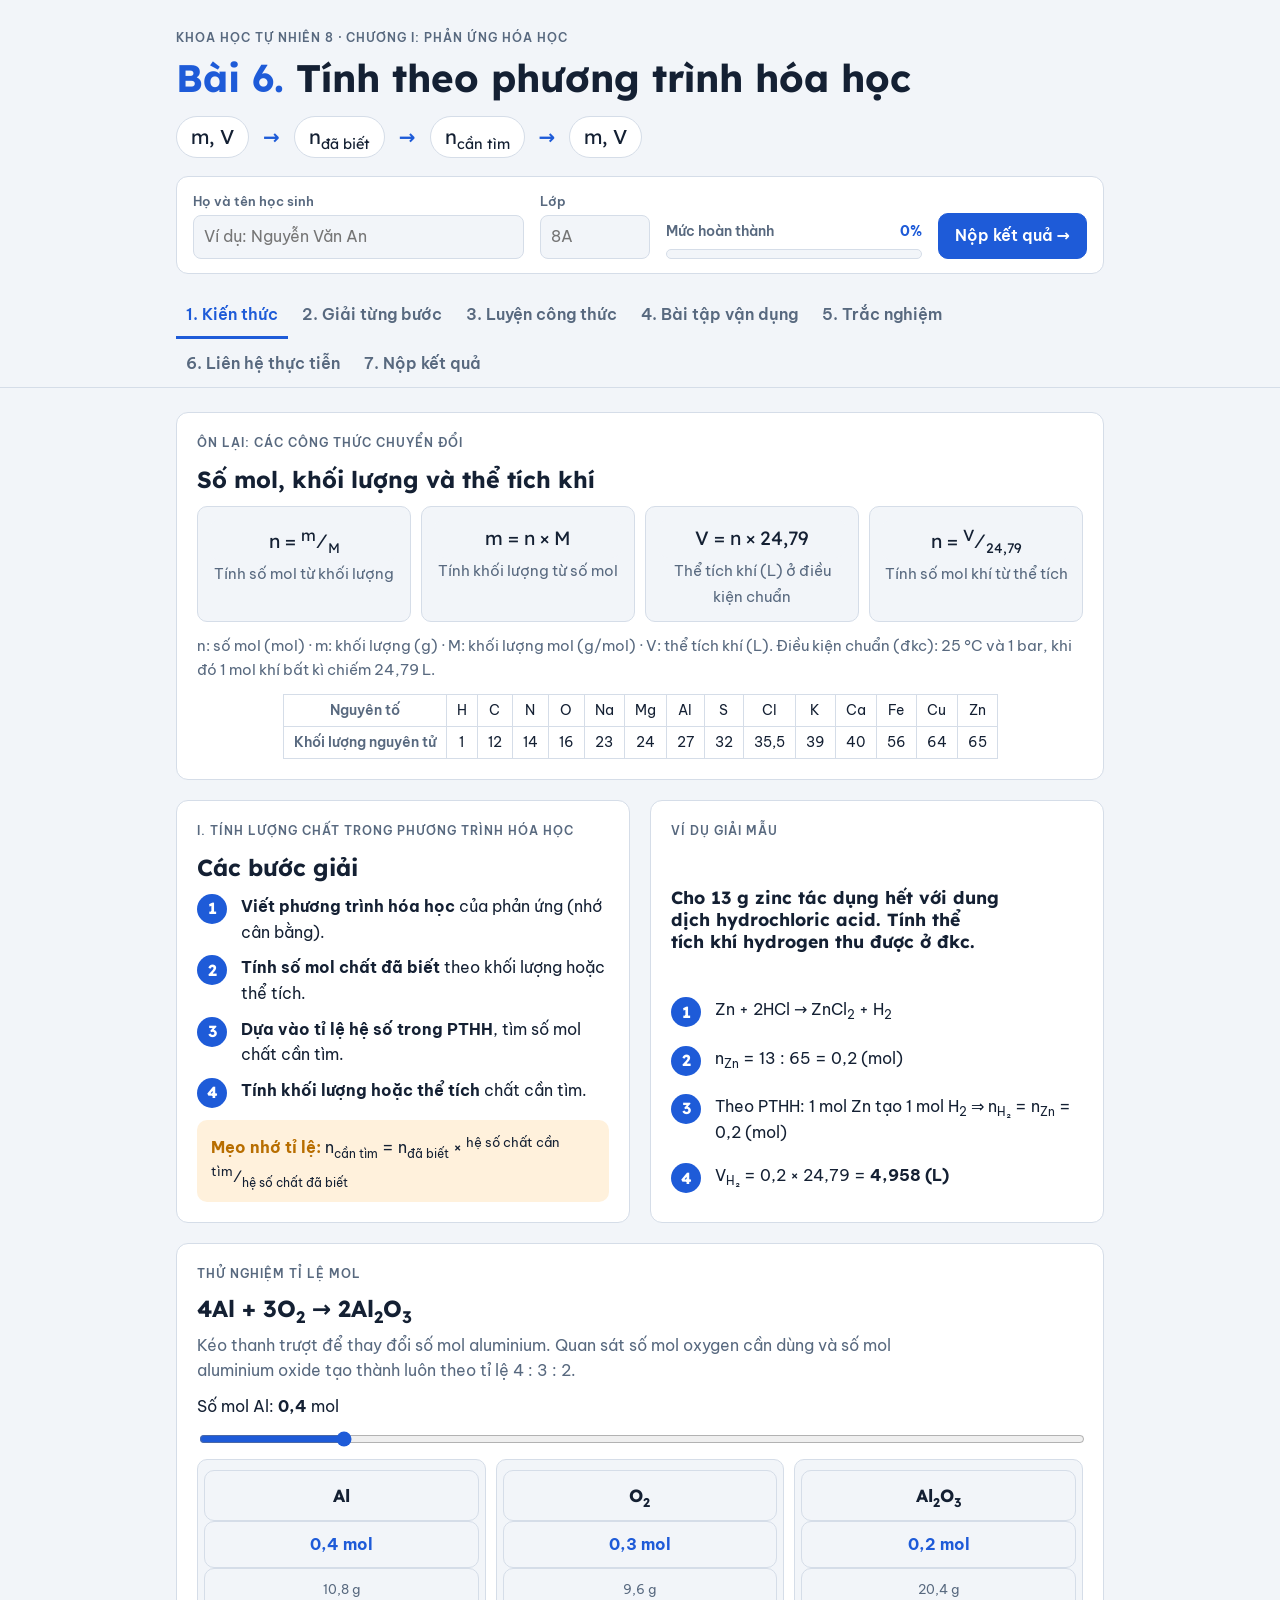
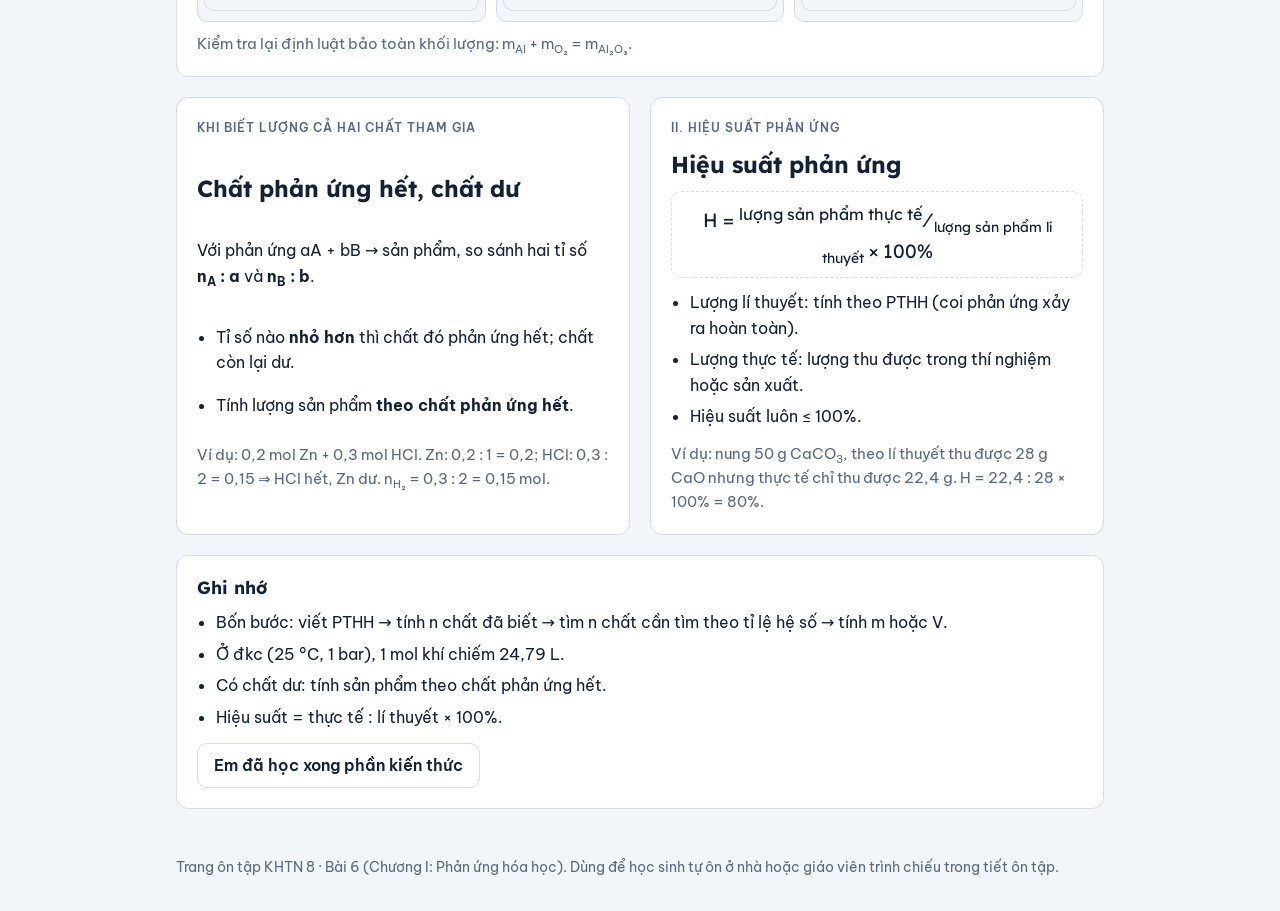
==== index.html @ cc3c2bf4 "Create index.html" ====
<!doctype html><html><head><meta charset=utf8><meta name=viewport content="width=device-width,initial-scale=1,viewport-fit=cover"><style>:root{color-scheme:light;box-sizing:border-box;padding-top:env(safe-area-inset-top,0px);padding-bottom:env(safe-area-inset-bottom,0px)}html{scroll-padding-top:env(safe-area-inset-top,0px)}body{margin:0;padding:0;font:14px -apple-system,BlinkMacSystemFont,sans-serif;background:#faf9f5;color:#141413}img{max-width:100%}[hidden]:not([hidden=until-found i]){display:none!important}</style></head><body>
<title>Bài 6 · Tính theo PTHH - Github by Khoi</title>
<link rel="preconnect" href="https://fonts.googleapis.com">
<link rel="preconnect" href="https://fonts.gstatic.com" crossorigin>
<link rel="stylesheet" href="https://fonts.googleapis.com/css2?family=Be+Vietnam+Pro:wght@400;500;600;700&family=Lexend:wght@500;600;700&display=swap">
<style>
/* Layout: sổ ôn tập dạng tab — đầu trang tên bài, thanh tab dính, mỗi tab một hoạt động */
:root{
  --bg:#F2F5F9; --surface:#FFFFFF; --ink:#142033; --muted:#58697F; --line:#D5DDE8;
  --accent:#1E5BD8; --accent-ink:#FFFFFF; --accent-soft:#E2EBFD;
  --amber:#B86E00; --amber-soft:#FFF1DC;
  --good:#1D7F4F; --good-soft:#E1F4EA; --bad:#BF3328; --bad-soft:#FBE6E3;
  --liquid:#CFE2F8; --liquid2:#D9F0E4; --ppt:#FFFFFF; --glass:#8FA2BB; --metal:#44546B; --screen:#0E2A1C; --digit:#6CF0A4;
  --h:#E8EEF7; --o:#E2463A; --hx:#142033;
  --font-display:"Lexend", "Be Vietnam Pro", system-ui, sans-serif;
  --font-body:"Be Vietnam Pro", system-ui, -apple-system, "Segoe UI", Roboto, sans-serif;
  --r:12px;
}
@media (prefers-color-scheme: dark){:root:not([data-theme="light"]){
  --bg:#0F1621; --surface:#172131; --ink:#E5ECF5; --muted:#94A4BA; --line:#2A3850;
  --accent:#7BA3FF; --accent-ink:#0F1621; --accent-soft:#1D2B48;
  --amber:#F2A93E; --amber-soft:#3A2C14;
  --good:#52CC8E; --good-soft:#15302A; --bad:#FF8073; --bad-soft:#3B1F20;
  --liquid:#2E4B73; --liquid2:#2D5546; --ppt:#E8EEF7; --glass:#6E83A0; --metal:#8193AD; --screen:#06140D; --digit:#6CF0A4;
  --h:#E8EEF7; --o:#FF6B5E; --hx:#0F1621; color-scheme:dark}}
:root[data-theme="dark"]{
  --bg:#0F1621; --surface:#172131; --ink:#E5ECF5; --muted:#94A4BA; --line:#2A3850;
  --accent:#7BA3FF; --accent-ink:#0F1621; --accent-soft:#1D2B48;
  --amber:#F2A93E; --amber-soft:#3A2C14;
  --good:#52CC8E; --good-soft:#15302A; --bad:#FF8073; --bad-soft:#3B1F20;
  --liquid:#2E4B73; --liquid2:#2D5546; --ppt:#E8EEF7; --glass:#6E83A0; --metal:#8193AD; --screen:#06140D; --digit:#6CF0A4;
  --h:#E8EEF7; --o:#FF6B5E; --hx:#0F1621; color-scheme:dark}

*{box-sizing:border-box}
body{background:var(--bg);color:var(--ink);font-family:var(--font-body);font-size:16px;line-height:1.6}
.wrap{max-width:960px;margin:0 auto;padding-inline:16px}
h1,h2,h3{font-family:var(--font-display);line-height:1.25;text-wrap:balance;margin:0}
h2{font-size:1.45rem}
h3{font-size:1.1rem}
p{margin:0}
sub{font-size:.72em;line-height:0}
button{font:inherit;cursor:pointer}
:focus-visible{outline:3px solid var(--accent);outline-offset:2px;border-radius:6px}

/* header */
header.top{padding-block:28px 18px}
.eyebrow{font-size:.78rem;letter-spacing:.08em;text-transform:uppercase;color:var(--muted);font-weight:600}
header.top h1{font-size:clamp(1.6rem,4.5vw,2.4rem);margin-top:6px}
header.top h1 .lesson{color:var(--accent)}
.law{margin-top:14px;display:flex;flex-wrap:wrap;align-items:center;gap:10px 14px;font-family:var(--font-display);font-size:clamp(1rem,3vw,1.25rem)}
.law .chip{background:var(--surface);border:1px solid var(--line);border-radius:999px;padding:4px 14px}
.law .eq{color:var(--accent);font-weight:700}

/* tabs */
nav.tabs{position:sticky;top:env(safe-area-inset-top,0px);z-index:5;background:var(--bg);border-bottom:1px solid var(--line)}
nav.tabs .wrap{display:flex;flex-wrap:wrap;gap:2px 4px}
nav.tabs button{flex:none;background:none;border:0;border-bottom:3px solid transparent;color:var(--muted);padding:10px 10px 8px;font-weight:600;white-space:nowrap}
nav.tabs button[aria-selected="true"]{color:var(--accent);border-bottom-color:var(--accent)}
main{padding-block:24px 48px}
section.panel{display:grid;gap:20px}
.card{background:var(--surface);border:1px solid var(--line);border-radius:var(--r);padding:20px;display:grid;gap:12px;min-width:0}
.lead{color:var(--muted);max-width:68ch}
.grid2{display:grid;grid-template-columns:repeat(auto-fit,minmax(min(100%,300px),1fr));gap:20px}
.statement{background:var(--accent-soft);border-radius:var(--r);padding:16px 18px;font-weight:600;font-size:1.05rem}
.formula{font-family:var(--font-display);font-size:1.2rem;text-align:center;padding:10px;border:1px dashed var(--line);border-radius:10px}
ol.steps{margin:0;padding:0;list-style:none;display:grid;gap:10px;counter-reset:s}
ol.steps li{counter-increment:s;display:grid;grid-template-columns:34px 1fr;gap:10px;align-items:start}
ol.steps li::before{content:counter(s);width:30px;height:30px;border-radius:50%;background:var(--accent);color:var(--accent-ink);display:grid;place-items:center;font-weight:700;font-family:var(--font-display)}
.note{background:var(--amber-soft);border-radius:10px;padding:12px 14px}
.note b{color:var(--amber)}
ul.clean{margin:0;padding-left:1.2em;display:grid;gap:6px}
.tag{display:inline-block;font-size:.72rem;font-weight:700;letter-spacing:.05em;text-transform:uppercase;padding:2px 8px;border-radius:999px;background:var(--accent-soft);color:var(--accent)}
.tag.th{background:var(--amber-soft);color:var(--amber)}
.tag.vd{background:var(--bad-soft);color:var(--bad)}

/* molecules */
.react{display:flex;flex-wrap:wrap;align-items:center;justify-content:center;gap:10px 14px;padding:8px 0}
.mol{display:inline-flex;align-items:center}
.atom{width:30px;height:30px;border-radius:50%;display:grid;place-items:center;font-weight:700;font-size:.8rem;border:2px solid var(--ink);margin-left:-6px}
.atom:first-child{margin-left:0}
.atom.H{background:var(--h);color:var(--hx)}
.atom.O{background:var(--o);color:#fff;width:38px;height:38px}
.op{font-family:var(--font-display);font-size:1.4rem;color:var(--muted)}
.counts{display:flex;justify-content:center;gap:24px;flex-wrap:wrap;font-size:.95rem;color:var(--muted)}
.counts b{color:var(--ink)}

/* buttons */
.btn{border:1px solid var(--line);background:var(--surface);color:var(--ink);border-radius:10px;padding:9px 16px;font-weight:600}
.btn:hover{border-color:var(--accent)}
.btn.primary{background:var(--accent);border-color:var(--accent);color:var(--accent-ink)}
.btn:disabled{opacity:.5;cursor:default}
.row{display:flex;flex-wrap:wrap;gap:10px;align-items:center}
.seg{display:flex;flex-wrap:wrap;gap:8px}
.seg button{border:1px solid var(--line);background:var(--surface);color:var(--ink);border-radius:999px;padding:7px 14px;font-weight:600;font-size:.92rem}
.seg button[aria-pressed="true"]{background:var(--accent);border-color:var(--accent);color:var(--accent-ink)}

/* lab */
.lab svg{width:100%;height:auto;max-width:560px;display:block;margin:0 auto}
.result{border-radius:10px;padding:12px 14px;background:var(--bg);border:1px solid var(--line)}
.result.show{background:var(--good-soft);border-color:transparent}
@keyframes rise{from{transform:translateY(0);opacity:.9}to{transform:translateY(-150px);opacity:0}}
@keyframes risein{from{transform:translateY(0);opacity:.9}to{transform:translateY(-62px);opacity:.2}}
.bub{animation:rise 1.6s ease-in infinite}
.bubin{animation:risein 1.4s ease-in infinite}

/* balancing */
.eqlist{display:flex;flex-wrap:wrap;gap:6px}
.eqlist button{min-width:40px;border:1px solid var(--line);background:var(--surface);color:var(--ink);border-radius:8px;padding:5px 10px;font-weight:600;font-variant-numeric:tabular-nums}
.eqlist button.cur{border-color:var(--accent);color:var(--accent);box-shadow:inset 0 0 0 1px var(--accent)}
.eqlist button.done{background:var(--good-soft);border-color:var(--good);color:var(--good)}
.equation{display:flex;flex-wrap:wrap;align-items:center;justify-content:center;gap:8px 10px;font-family:var(--font-display);font-size:clamp(1.15rem,3.6vw,1.6rem);padding:14px 0;overflow-x:auto}
.species{display:inline-flex;align-items:center;gap:4px}
.equation input{width:2.3em;height:1.9em;text-align:center;font:inherit;font-size:.9em;border:2px solid var(--line);border-radius:8px;background:var(--bg);color:var(--accent);font-weight:700}
.equation input:focus{border-color:var(--accent);outline:none}
.table-wrap{overflow-x:auto}
table.atoms{border-collapse:collapse;width:100%;max-width:440px;margin:0 auto;font-variant-numeric:tabular-nums}
table.atoms th,table.atoms td{border-bottom:1px solid var(--line);padding:6px 10px;text-align:center}
table.atoms th{font-size:.8rem;text-transform:uppercase;letter-spacing:.05em;color:var(--muted)}
td.ok{color:var(--good);font-weight:700}
td.no{color:var(--bad);font-weight:700}
.msg{border-radius:10px;padding:10px 14px;font-weight:500}
.msg.good{background:var(--good-soft);color:var(--good)}
.msg.bad{background:var(--bad-soft);color:var(--bad)}
.msg.info{background:var(--amber-soft);color:var(--amber)}

/* problems & quiz */
.prob{display:grid;gap:10px;padding-block:14px;border-top:1px solid var(--line)}
.prob:first-of-type{border-top:0;padding-top:0}
.prob input{width:7em;padding:8px 10px;border:1px solid var(--line);border-radius:8px;background:var(--bg);color:var(--ink);font:inherit}
.q{display:grid;gap:10px;padding-block:16px;border-top:1px solid var(--line)}
.q:first-child{border-top:0;padding-top:0}
.q .qh{display:flex;gap:10px;align-items:baseline;flex-wrap:wrap}
.q .num{font-family:var(--font-display);font-weight:700;color:var(--accent)}
.opts{display:grid;gap:8px}
.opts label{display:flex;gap:10px;align-items:flex-start;border:1px solid var(--line);border-radius:10px;padding:9px 12px;cursor:pointer;background:var(--bg)}
.opts label:hover{border-color:var(--accent)}
.opts input{margin-top:5px;accent-color:var(--accent)}
.opts label.right{border-color:var(--good);background:var(--good-soft)}
.opts label.wrong{border-color:var(--bad);background:var(--bad-soft)}
.explain{font-size:.94rem;color:var(--muted)}
.score{display:flex;align-items:center;gap:16px;flex-wrap:wrap}
.score .big{font-family:var(--font-display);font-size:2.4rem;font-weight:700;color:var(--accent);font-variant-numeric:tabular-nums}
details{border:1px solid var(--line);border-radius:10px;background:var(--surface);padding:12px 16px}
details summary{cursor:pointer;font-weight:600}
details p{margin-top:8px;color:var(--muted)}
footer{color:var(--muted);font-size:.85rem;padding-block:0 32px}

/* student bar */
.student{margin-top:18px;display:flex;flex-wrap:wrap;gap:12px 16px;align-items:end;background:var(--surface);border:1px solid var(--line);border-radius:var(--r);padding:14px 16px}
.field{display:grid;gap:4px;min-width:0}
.field label{font-size:.8rem;font-weight:600;color:var(--muted)}
.field input,.field select,textarea{font:inherit;padding:8px 10px;border:1px solid var(--line);border-radius:8px;background:var(--bg);color:var(--ink)}
.field.name{flex:2 1 220px}.field.name input{width:100%}
.field.cls{flex:0 1 110px}.field.cls input{width:100%}
.meter{flex:1 1 200px;display:grid;gap:6px}
.meter .lbl{display:flex;justify-content:space-between;font-size:.85rem;color:var(--muted);font-weight:600}
.meter .lbl b{color:var(--accent);font-variant-numeric:tabular-nums}
.bar{height:10px;border-radius:999px;background:var(--bg);border:1px solid var(--line);overflow:hidden}
.bar i{display:block;height:100%;width:0;background:var(--accent);border-radius:999px;transition:width .4s}
.prog{display:grid;gap:8px}
.prog .it{display:grid;grid-template-columns:minmax(0,1fr) auto;gap:4px 12px;align-items:center}
.prog .it .bar{grid-column:1/-1;height:7px}
.prog .it span:last-of-type{font-variant-numeric:tabular-nums;color:var(--muted);font-weight:600}
.codebox{font-family:ui-monospace,Menlo,Consolas,monospace;font-size:.85rem;word-break:break-all;background:var(--bg);border:1px dashed var(--accent);border-radius:10px;padding:12px}
.donebtn{justify-self:start}
.donebtn.on{background:var(--good-soft);border-color:var(--good);color:var(--good)}

/* teacher */
.tiles{display:grid;grid-template-columns:repeat(auto-fit,minmax(140px,1fr));gap:12px}
.tile{border:1px solid var(--line);border-radius:10px;padding:12px 14px;background:var(--bg)}
.tile .v{font-family:var(--font-display);font-size:1.6rem;font-weight:700;font-variant-numeric:tabular-nums}
.tile .k{font-size:.8rem;color:var(--muted);font-weight:600}
table.res{border-collapse:collapse;width:100%;min-width:760px;font-variant-numeric:tabular-nums;font-size:.92rem}
table.res th,table.res td{border-bottom:1px solid var(--line);padding:8px 8px;text-align:left;vertical-align:middle}
table.res th{font-size:.75rem;text-transform:uppercase;letter-spacing:.05em;color:var(--muted)}
table.res td.n{text-align:right}
.pill{display:inline-block;border-radius:999px;padding:1px 9px;font-size:.8rem;font-weight:700}
.pill.g{background:var(--good-soft);color:var(--good)}
.pill.m{background:var(--amber-soft);color:var(--amber)}
.pill.b{background:var(--bad-soft);color:var(--bad)}
.minibar{display:inline-block;width:60px;height:6px;border-radius:999px;background:var(--line);vertical-align:middle;margin-right:6px;overflow:hidden}
.minibar i{display:block;height:100%;background:var(--accent)}
textarea{width:100%;min-height:110px;resize:vertical}
.linkbtn{background:none;border:0;color:var(--bad);font-weight:600;padding:2px 4px}

.bonusrows{display:grid;gap:8px}
.bonusrows input{width:5em;padding:7px 10px;border:1px solid var(--line);border-radius:8px;background:var(--bg);color:var(--ink);font:inherit;text-align:center}
nav.tabs button.teacher{color:var(--amber)}
@media (prefers-reduced-motion:reduce){.bub,.bubin{animation-duration:4s}}
</style>
<style>
.ratio{display:grid;gap:10px}
.ratio input[type=range]{width:100%;accent-color:var(--accent)}
.rgrid{display:grid;grid-template-columns:repeat(3,minmax(0,1fr));gap:10px;text-align:center}
.rgrid div{border:1px solid var(--line);border-radius:10px;padding:10px 6px;background:var(--bg)}
.rgrid .f{font-family:var(--font-display);font-weight:700;font-size:1.1rem}
.rgrid .v{font-variant-numeric:tabular-nums;color:var(--accent);font-weight:700}
.rgrid .s{font-size:.82rem;color:var(--muted)}
.ftable{display:grid;grid-template-columns:repeat(auto-fit,minmax(min(100%,190px),1fr));gap:10px}
.ftable div{border:1px solid var(--line);border-radius:10px;padding:12px;text-align:center;background:var(--bg)}
.ftable .formula{border:0;padding:4px}
.gsteps{display:grid;gap:10px}
.gstep{display:grid;gap:8px;border:1px solid var(--line);border-radius:10px;padding:12px 14px;background:var(--bg)}
.gstep.ok{border-color:var(--good);background:var(--good-soft)}
.gstep .lbl{font-weight:600}
.gstep input{width:7em;padding:7px 10px;border:1px solid var(--line);border-radius:8px;background:var(--surface);color:var(--ink);font:inherit}
.drill{font-family:var(--font-display);font-size:clamp(1.05rem,3vw,1.3rem);text-align:center;padding:10px 0}
.drill input{width:7em;padding:8px 10px;border:2px solid var(--line);border-radius:8px;background:var(--bg);color:var(--accent);font:inherit;font-weight:700;text-align:center}
.mtable{border-collapse:collapse;font-variant-numeric:tabular-nums;font-size:.9rem;margin:0 auto}
.mtable td,.mtable th{border:1px solid var(--line);padding:4px 10px;text-align:center}
.mtable th{color:var(--muted);font-weight:600}
</style>

<header class="top wrap">
  <div class="eyebrow">Khoa học tự nhiên 8 · Chương I: Phản ứng hóa học</div>
  <h1><span class="lesson">Bài 6.</span> Tính theo phương trình hóa học</h1>
  <div class="law"><span class="chip">m, V</span><span class="eq">→</span><span class="chip">n<sub>đã biết</sub></span><span class="eq">→</span><span class="chip">n<sub>cần tìm</sub></span><span class="eq">→</span><span class="chip">m, V</span></div>
  <div class="student" id="studentBar">
    <div class="field name"><label for="stName">Họ và tên học sinh</label><input id="stName" autocomplete="off" placeholder="Ví dụ: Nguyễn Văn An" maxlength="60"></div>
    <div class="field cls"><label for="stClass">Lớp</label><input id="stClass" autocomplete="off" placeholder="8A" maxlength="10"></div>
    <div class="meter"><div class="lbl"><span>Mức hoàn thành</span><b id="pctTop">0%</b></div><div class="bar"><i id="barTop"></i></div></div>
    <button class="btn primary" id="goSubmit">Nộp kết quả →</button>
  </div>
</header>

<nav class="tabs" aria-label="Các phần ôn tập">
  <div class="wrap" role="tablist">
    <button role="tab" data-tab="kienthuc" aria-selected="true">1. Kiến thức</button>
    <button role="tab" data-tab="tungbuoc" aria-selected="false">2. Giải từng bước</button>
    <button role="tab" data-tab="congthuc" aria-selected="false">3. Luyện công thức</button>
    <button role="tab" data-tab="baitap" aria-selected="false">4. Bài tập vận dụng</button>
    <button role="tab" data-tab="tracnghiem" aria-selected="false">5. Trắc nghiệm</button>
    <button role="tab" data-tab="thuctien" aria-selected="false">6. Liên hệ thực tiễn</button>
    <button role="tab" data-tab="nopbai" aria-selected="false">7. Nộp kết quả</button>
    <button role="tab" data-tab="giaovien" aria-selected="false" class="teacher" id="teacherTab" hidden>Giáo viên</button>
  </div>
</nav>

<main class="wrap">

<!-- 1. KIẾN THỨC -->
<section class="panel" id="p-kienthuc">
  <div class="card">
    <span class="eyebrow">Ôn lại: các công thức chuyển đổi</span>
    <h2>Số mol, khối lượng và thể tích khí</h2>
    <div class="ftable">
      <div><div class="formula">n = <sup>m</sup>⁄<sub>M</sub></div><span class="explain">Tính số mol từ khối lượng</span></div>
      <div><div class="formula">m = n × M</div><span class="explain">Tính khối lượng từ số mol</span></div>
      <div><div class="formula">V = n × 24,79</div><span class="explain">Thể tích khí (L) ở điều kiện chuẩn</span></div>
      <div><div class="formula">n = <sup>V</sup>⁄<sub>24,79</sub></div><span class="explain">Tính số mol khí từ thể tích</span></div>
    </div>
    <p class="explain">n: số mol (mol) · m: khối lượng (g) · M: khối lượng mol (g/mol) · V: thể tích khí (L). Điều kiện chuẩn (đkc): 25 °C và 1 bar, khi đó 1 mol khí bất kì chiếm 24,79 L.</p>
    <div class="table-wrap"><table class="mtable"><tr><th>Nguyên tố</th><td>H</td><td>C</td><td>N</td><td>O</td><td>Na</td><td>Mg</td><td>Al</td><td>S</td><td>Cl</td><td>K</td><td>Ca</td><td>Fe</td><td>Cu</td><td>Zn</td></tr><tr><th>Khối lượng nguyên tử</th><td>1</td><td>12</td><td>14</td><td>16</td><td>23</td><td>24</td><td>27</td><td>32</td><td>35,5</td><td>39</td><td>40</td><td>56</td><td>64</td><td>65</td></tr></table></div>
  </div>

  <div class="grid2">
    <div class="card">
      <span class="eyebrow">I. Tính lượng chất trong phương trình hóa học</span>
      <h2>Các bước giải</h2>
      <ol class="steps">
        <li><div><b>Viết phương trình hóa học</b> của phản ứng (nhớ cân bằng).</div></li>
        <li><div><b>Tính số mol chất đã biết</b> theo khối lượng hoặc thể tích.</div></li>
        <li><div><b>Dựa vào tỉ lệ hệ số trong PTHH</b>, tìm số mol chất cần tìm.</div></li>
        <li><div><b>Tính khối lượng hoặc thể tích</b> chất cần tìm.</div></li>
      </ol>
      <div class="note"><b>Mẹo nhớ tỉ lệ:</b> n<sub>cần tìm</sub> = n<sub>đã biết</sub> × <sup>hệ số chất cần tìm</sup>⁄<sub>hệ số chất đã biết</sub></div>
    </div>
    <div class="card">
      <span class="eyebrow">Ví dụ giải mẫu</span>
      <h3>Cho 13 g zinc tác dụng hết với dung dịch hydrochloric acid. Tính thể tích khí hydrogen thu được ở đkc.</h3>
      <ol class="steps">
        <li><div>Zn + 2HCl → ZnCl<sub>2</sub> + H<sub>2</sub></div></li>
        <li><div>n<sub>Zn</sub> = 13 : 65 = 0,2 (mol)</div></li>
        <li><div>Theo PTHH: 1 mol Zn tạo 1 mol H<sub>2</sub> ⇒ n<sub>H₂</sub> = n<sub>Zn</sub> = 0,2 (mol)</div></li>
        <li><div>V<sub>H₂</sub> = 0,2 × 24,79 = <b>4,958 (L)</b></div></li>
      </ol>
    </div>
  </div>

  <div class="card ratio">
    <span class="eyebrow">Thử nghiệm tỉ lệ mol</span>
    <h2>4Al + 3O<sub>2</sub> → 2Al<sub>2</sub>O<sub>3</sub></h2>
    <p class="lead">Kéo thanh trượt để thay đổi số mol aluminium. Quan sát số mol oxygen cần dùng và số mol aluminium oxide tạo thành luôn theo tỉ lệ 4 : 3 : 2.</p>
    <label for="alRange">Số mol Al: <b id="alVal">0,4</b> mol</label>
    <input type="range" id="alRange" min="1" max="20" value="4">
    <div class="rgrid">
      <div><div class="f">Al</div><div class="v" id="rAl"></div><div class="s" id="mAl"></div></div>
      <div><div class="f">O<sub>2</sub></div><div class="v" id="rO2"></div><div class="s" id="mO2"></div></div>
      <div><div class="f">Al<sub>2</sub>O<sub>3</sub></div><div class="v" id="rAl2O3"></div><div class="s" id="mAl2O3"></div></div>
    </div>
    <p class="explain">Kiểm tra lại định luật bảo toàn khối lượng: m<sub>Al</sub> + m<sub>O₂</sub> = m<sub>Al₂O₃</sub>.</p>
  </div>

  <div class="grid2">
    <div class="card">
      <span class="eyebrow">Khi biết lượng cả hai chất tham gia</span>
      <h2>Chất phản ứng hết, chất dư</h2>
      <p>Với phản ứng aA + bB → sản phẩm, so sánh hai tỉ số <b>n<sub>A</sub> : a</b> và <b>n<sub>B</sub> : b</b>.</p>
      <ul class="clean">
        <li>Tỉ số nào <b>nhỏ hơn</b> thì chất đó phản ứng hết; chất còn lại dư.</li>
        <li>Tính lượng sản phẩm <b>theo chất phản ứng hết</b>.</li>
      </ul>
      <p class="explain">Ví dụ: 0,2 mol Zn + 0,3 mol HCl. Zn: 0,2 : 1 = 0,2; HCl: 0,3 : 2 = 0,15 ⇒ HCl hết, Zn dư. n<sub>H₂</sub> = 0,3 : 2 = 0,15 mol.</p>
    </div>
    <div class="card">
      <span class="eyebrow">II. Hiệu suất phản ứng</span>
      <h2>Hiệu suất phản ứng</h2>
      <div class="formula">H = <sup>lượng sản phẩm thực tế</sup>⁄<sub>lượng sản phẩm lí thuyết</sub> × 100%</div>
      <ul class="clean">
        <li>Lượng lí thuyết: tính theo PTHH (coi phản ứng xảy ra hoàn toàn).</li>
        <li>Lượng thực tế: lượng thu được trong thí nghiệm hoặc sản xuất.</li>
        <li>Hiệu suất luôn ≤ 100%.</li>
      </ul>
      <p class="explain">Ví dụ: nung 50 g CaCO<sub>3</sub>, theo lí thuyết thu được 28 g CaO nhưng thực tế chỉ thu được 22,4 g. H = 22,4 : 28 × 100% = 80%.</p>
    </div>
  </div>

  <div class="card">
    <h3>Ghi nhớ</h3>
    <ul class="clean">
      <li>Bốn bước: viết PTHH → tính n chất đã biết → tìm n chất cần tìm theo tỉ lệ hệ số → tính m hoặc V.</li>
      <li>Ở đkc (25 °C, 1 bar), 1 mol khí chiếm 24,79 L.</li>
      <li>Có chất dư: tính sản phẩm theo chất phản ứng hết.</li>
      <li>Hiệu suất = thực tế : lí thuyết × 100%.</li>
    </ul>
    <button class="btn donebtn" id="ktDone">Em đã học xong phần kiến thức</button>
  </div>
</section>

<!-- 2. GIẢI TỪNG BƯỚC -->
<section class="panel" id="p-tungbuoc" hidden>
  <div class="card">
    <h2>Giải từng bước có hướng dẫn</h2>
    <p class="lead">Làm lần lượt từng bước. Mỗi bước đúng thì bước tiếp theo mới mở ra. Làm đúng hết các bước là hoàn thành bài.</p>
    <div class="eqlist" id="gList"></div>
  </div>
  <div class="card">
    <div class="row" style="justify-content:space-between"><b id="gTitle"></b><span class="explain" id="gPos"></span></div>
    <p id="gText"></p>
    <div class="formula" id="gEq"></div>
    <div class="gsteps" id="gSteps"></div>
    <div class="row"><button class="btn" id="gNext">Bài tiếp →</button></div>
  </div>
</section>

<!-- 3. LUYỆN CÔNG THỨC -->
<section class="panel" id="p-congthuc" hidden>
  <div class="card">
    <h2>Luyện công thức n, m, V</h2>
    <p class="lead">Mỗi lượt máy ra một câu ngẫu nhiên. Làm đúng 10 câu là hoàn thành phần này. Dùng bảng khối lượng nguyên tử ở phần Kiến thức để tính khối lượng mol.</p>
    <div class="row"><span class="tag" id="drillCount">Đúng 0/10</span></div>
    <div class="drill" id="drillQ"></div>
    <div class="row" style="justify-content:center"><input id="drillA" inputmode="decimal" autocomplete="off" aria-label="Đáp số" style="width:8em;padding:8px 10px;border:2px solid var(--line);border-radius:8px;background:var(--bg);color:var(--accent);font:inherit;font-weight:700;text-align:center"><span id="drillU"></span></div>
    <div class="row" style="justify-content:center"><button class="btn primary" id="drillCheck">Kiểm tra</button><button class="btn" id="drillHint">Gợi ý</button><button class="btn" id="drillNew">Câu khác</button></div>
    <div id="drillMsg" hidden></div>
  </div>
</section>

<!-- 4. BÀI TẬP -->
<section class="panel" id="p-baitap" hidden>
  <div class="card">
    <h2>Bài tập vận dụng</h2>
    <p class="lead">Giải ra giấy theo bốn bước rồi nhập đáp số (dùng dấu phẩy hoặc dấu chấm đều được). Kết quả thể tích làm tròn đến 2 chữ số thập phân.</p>
    <p class="note"><b>Lưu ý:</b> bài nào em bấm "Xem lời giải" trước khi tự làm đúng sẽ không được tính điểm.</p>
    <div id="probs"></div>
  </div>
</section>

<!-- 5. TRẮC NGHIỆM -->
<section class="panel" id="p-tracnghiem" hidden>
  <div class="card">
    <h2>Trắc nghiệm</h2>
    <p class="lead">13 câu theo ba mức: <span class="tag">Nhận biết</span> <span class="tag th">Thông hiểu</span> <span class="tag vd">Vận dụng</span>. Chọn đáp án rồi bấm <b>Nộp bài</b> ở cuối. <b>Chỉ lần nộp đầu tiên được tính điểm</b>, sau đó em có thể luyện lại thoải mái.</p>
  </div>
  <div class="card" id="quiz"></div>
  <div class="card">
    <div class="score"><button class="btn primary" id="submitQuiz">Nộp bài</button><button class="btn" id="resetQuiz" hidden>Luyện lại (không tính điểm)</button><span id="scoreOut" class="explain">Chưa nộp bài.</span></div>
  </div>
</section>

<!-- 6. THỰC TIỄN -->
<section class="panel" id="p-thuctien" hidden>
  <div class="card">
    <h2>Liên hệ thực tiễn</h2>
    <p class="lead">Suy nghĩ câu trả lời trước, rồi bấm vào từng câu hỏi để xem giải thích.</p>
  </div>
  <details><summary>Vì sao các nhà máy phải tính theo phương trình hóa học trước khi sản xuất?</summary><p>Để biết cần bao nhiêu nguyên liệu cho một lượng sản phẩm mong muốn. Ví dụ lò vôi tính được: muốn có 56 tấn vôi sống CaO thì cần nung 100 tấn đá vôi CaCO<sub>3</sub> (theo lí thuyết). Tính trước giúp tiết kiệm nguyên liệu, chi phí và hạn chế chất thải.</p></details>
  <details><summary>Vì sao trong thực tế hiệu suất phản ứng thường nhỏ hơn 100%?</summary><p>Phản ứng có thể xảy ra không hoàn toàn, nguyên liệu có lẫn tạp chất, có phản ứng phụ tạo chất khác, và sản phẩm bị hao hụt khi thu gom, lọc, chuyển bình.</p></details>
  <details><summary>Túi khí ô tô bung ra trong tích tắc nhờ phản ứng nào? Người ta tính lượng hóa chất thế nào?</summary><p>Túi khí chứa sodium azide, khi va chạm bị phân hủy rất nhanh: 2NaN<sub>3</sub> → 2Na + 3N<sub>2</sub>. Khí nitrogen làm phồng túi. Nhà sản xuất tính theo PTHH để có lượng NaN<sub>3</sub> vừa đủ tạo ra thể tích khí cần thiết: quá ít túi không đủ căng, quá nhiều túi có thể bị nổ.</p></details>
  <details><summary>Khi đun bếp, nếu thiếu không khí thì ngọn lửa có màu vàng, nhiều muội. Vì sao?</summary><p>Theo PTHH, nhiên liệu cần một lượng oxygen nhất định để cháy hoàn toàn thành carbon dioxide và nước. Thiếu oxygen thì nhiên liệu cháy không hoàn toàn, sinh muội than (carbon) và có thể sinh khí carbon monoxide rất độc. Vì vậy cần đun bếp ở nơi thoáng khí.</p></details>
  <details><summary>Vì sao khi đốt than trong lò công nghiệp, người ta thường thổi dư không khí?</summary><p>Để than (chất cần sử dụng hết) phản ứng hết, cháy hoàn toàn, tỏa nhiều nhiệt và ít tạo khí carbon monoxide. Oxygen trong không khí là chất dư, có sẵn và không tốn tiền mua.</p></details>
</section>

<!-- 7. NỘP KẾT QUẢ -->
<section class="panel" id="p-nopbai" hidden>
  <div class="grid2">
    <div class="card">
      <h2>Mức hoàn thành của em</h2>
      <p class="lead">Chỉ tính phần em <b>tự làm đúng</b>: không tính câu đã xem đáp án hoặc lời giải trước, trắc nghiệm tính lần nộp đầu. Kết quả được lưu trên máy em đang dùng. Hãy dùng cùng một máy và trình duyệt cho đến khi nộp kết quả.</p>
      <div class="prog" id="progList"></div>
    </div>
    <div class="card">
      <h2>Gửi kết quả cho giáo viên</h2>
      <ol class="steps">
        <li><div>Điền <b>họ tên</b> và <b>lớp</b> ở đầu trang.</div></li>
        <li><div>Bấm <b>Tạo mã kết quả</b>.</div></li>
        <li><div>Bấm <b>Sao chép mã</b> rồi gửi mã cho giáo viên qua nhóm lớp hoặc theo cách thầy cô hướng dẫn.</div></li>
      </ol>
      <div class="row"><button class="btn primary" id="makeCode">Tạo mã kết quả</button><button class="btn" id="copyCode" hidden>Sao chép mã</button></div>
      <div id="codeMsg" hidden></div>
      <div class="codebox" id="codeBox" hidden></div>
      <p class="explain">Lưu ý: nếu em xóa tiến độ để làm lại, giáo viên sẽ thấy điều đó trong bảng kết quả. Mã chứa họ tên, lớp và kết quả các phần. Em có thể làm thêm rồi tạo mã mới; giáo viên sẽ giữ lại lần gửi mới nhất.</p>
      <div class="row"><button class="btn" id="resetAll">Xóa tiến độ trên máy này</button></div>
    </div>
  </div>
</section>

<!-- GIÁO VIÊN -->
<section class="panel" id="p-giaovien" hidden>
  <div class="card">
    <h2>Bảng theo dõi của giáo viên</h2>
    <p class="lead">Mục này chỉ hiện với giáo viên (chủ trang). Dán các mã học sinh gửi vào ô dưới (dán nguyên đoạn tin nhắn cũng được, trang tự lọc ra các mã), rồi bấm <b>Thêm kết quả</b>.</p>
    <textarea id="pasteBox" aria-label="Dán mã kết quả của học sinh" placeholder="Dán mã dạng KHTN8B6-…"></textarea>
    <div class="row"><button class="btn primary" id="addCodes">Thêm kết quả</button><span class="explain" id="addMsg"></span></div>
    <p class="explain" id="dbNote"></p>
  </div>
  <div class="card">
    <h3>Quy đổi điểm cộng</h3>
    <p class="explain">Học sinh đạt từ mức phần trăm nào thì được cộng bao nhiêu điểm. Dòng nào để trống sẽ được bỏ qua. Học sinh không đạt mức nào thì điểm cộng là 0.</p>
    <div class="bonusrows">
      <div class="row"><label for="bm0">Từ</label><input id="bm0" inputmode="numeric" autocomplete="off"><span>% trở lên → cộng</span><input id="bp0" inputmode="decimal" autocomplete="off" aria-label="Điểm cộng mức 1"><span>điểm</span></div>
      <div class="row"><label for="bm1">Từ</label><input id="bm1" inputmode="numeric" autocomplete="off"><span>% trở lên → cộng</span><input id="bp1" inputmode="decimal" autocomplete="off" aria-label="Điểm cộng mức 2"><span>điểm</span></div>
      <div class="row"><label for="bm2">Từ</label><input id="bm2" inputmode="numeric" autocomplete="off"><span>% trở lên → cộng</span><input id="bp2" inputmode="decimal" autocomplete="off" aria-label="Điểm cộng mức 3"><span>điểm</span></div>
    </div>
    <div class="row"><button class="btn primary" id="saveBonus">Lưu mức quy đổi</button><span class="explain" id="bonusMsg"></span></div>
  </div>
  <div class="card">
    <div class="row" style="justify-content:space-between">
      <div class="field"><label for="clsFilter">Lọc theo lớp</label><select id="clsFilter"><option value="">Tất cả các lớp</option></select></div>
      <button class="btn" id="exportCsv">Tải bảng điểm (CSV)</button>
    </div>
    <div class="tiles" id="tiles"></div>
    <div class="table-wrap"><table class="res" id="resTable"></table></div>
    <span class="explain" id="exportMsg"></span>
  </div>
</section>

</main>
<footer class="wrap">Trang ôn tập KHTN 8 · Bài 6 (Chương I: Phản ứng hóa học). Dùng để học sinh tự ôn ở nhà hoặc giáo viên trình chiếu trong tiết ôn tập.</footer>

<script>
(function(){
const $=s=>document.querySelector(s);
const reduce=window.matchMedia&&matchMedia('(prefers-reduced-motion: reduce)').matches;
const esc=s=>String(s).replace(/[&<>"']/g,c=>({'&':'&amp;','<':'&lt;','>':'&gt;','"':'&quot;',"'":'&#39;'}[c]));
const vn=(x,d)=>{let s=(Math.round(x*Math.pow(10,d))/Math.pow(10,d)).toString();return s.replace('.',',');};
const num=s=>parseFloat(String(s).trim().replace(',','.'));
const near=(v,a)=>Math.abs(v-a)<=Math.max(0.006,Math.abs(a)*0.005);

/* ---------- tiến độ ---------- */
const KEY='khtn8-b6-progress-v1';
const blank=()=>({name:'',cls:'',kt:false,guided:[],drill:0,probs:[],quizBest:-1,quizTries:0,quizFirst:-1,probsSeen:[],real:[],min:0,dev:'',rs:0});
let S=blank();
try{const raw=localStorage.getItem(KEY);if(raw)S=Object.assign(blank(),JSON.parse(raw));}catch(e){}
if(!S.dev)S.dev=Math.random().toString(36).slice(2,10);
if(S.quizTries>0&&S.quizFirst<0)S.quizFirst=S.quizBest;
const N_G=4,N_D=10,N_PROB=6,N_Q=13,N_REAL=5;
function parts(){return [
  {k:'Kiến thức và thực tiễn',v:(S.kt?1:0)+S.real.length,t:1+N_REAL,w:5,txt:(S.kt?'Đã học · ':'')+S.real.length+'/'+N_REAL+' câu thực tiễn'},
  {k:'Giải từng bước',v:S.guided.length,t:N_G,w:20,txt:S.guided.length+'/'+N_G+' bài'},
  {k:'Luyện công thức',v:Math.min(S.drill,N_D),t:N_D,w:10,txt:S.drill+'/'+N_D+' câu đúng'},
  {k:'Bài tập vận dụng (tự làm đúng)',v:S.probs.length,t:N_PROB,w:25,txt:S.probs.length+'/'+N_PROB+' bài'},
  {k:'Trắc nghiệm (lần nộp đầu)',v:Math.max(0,S.quizFirst),t:N_Q,w:40,txt:S.quizFirst<0?'Chưa làm':S.quizFirst+'/'+N_Q+' câu đúng'}
];}
const pctOf=p=>Math.round(p.reduce((a,x)=>a+x.w*Math.min(1,x.v/x.t),0));
function renderProg(){
  $('#progList').innerHTML=parts().map(p=>`<div class="it"><span>${p.k}</span><span>${p.txt}</span><div class="bar"><i style="width:${Math.round(100*Math.min(1,p.v/p.t))}%"></i></div></div>`).join('')+
   `<div class="it"><span>Thời gian ôn tập</span><span>${Math.round(S.min)} phút</span></div>`;
}
function save(){
  try{localStorage.setItem(KEY,JSON.stringify(S));}catch(e){}
  const pc=pctOf(parts());$('#pctTop').textContent=pc+'%';$('#barTop').style.width=pc+'%';renderProg();
}
const addOnce=(arr,v)=>{if(!arr.includes(v)){arr.push(v);return true}return false};
let lastAct=Date.now();
['click','keydown','input','scroll','touchstart'].forEach(ev=>addEventListener(ev,()=>{lastAct=Date.now()},{passive:true}));
setInterval(()=>{if(document.visibilityState==='visible'&&Date.now()-lastAct<120000){S.min+=0.5;save();}},30000);

/* ---------- tabs ---------- */
const tabs=[...document.querySelectorAll('[role=tab]')];
function show(id){
  if(!document.getElementById('p-'+id)||(id==='giaovien'&&$('#teacherTab').hidden)) id='kienthuc';
  tabs.forEach(t=>t.setAttribute('aria-selected',t.dataset.tab===id));
  document.querySelectorAll('section.panel').forEach(p=>p.hidden=p.id!=='p-'+id);
  try{history.replaceState(null,'','#'+id)}catch(e){}
}
tabs.forEach(t=>t.addEventListener('click',()=>{show(t.dataset.tab);window.scrollTo({top:0})}));
show((location.hash||'').slice(1)||'kienthuc');
$('#goSubmit').addEventListener('click',()=>{show('nopbai');document.querySelector('nav.tabs').scrollIntoView({behavior:reduce?'auto':'smooth'});});

/* ---------- tỉ lệ mol ---------- */
function ratio(){const n=+$('#alRange').value/10;
  $('#alVal').textContent=vn(n,1);
  const o=n*3/4,p=n/2;
  $('#rAl').textContent=vn(n,3)+' mol';$('#mAl').textContent=vn(n*27,3)+' g';
  $('#rO2').textContent=vn(o,3)+' mol';$('#mO2').textContent=vn(o*32,3)+' g';
  $('#rAl2O3').textContent=vn(p,3)+' mol';$('#mAl2O3').textContent=vn(p*102,3)+' g';}
$('#alRange').addEventListener('input',ratio);ratio();

/* ---------- giải từng bước ---------- */
const G=[
  {t:'Cho 6,5 g zinc (Zn) tác dụng hết với dung dịch hydrochloric acid. Tính khối lượng zinc chloride (ZnCl₂) tạo thành.',eq:'Zn + 2HCl → ZnCl<sub>2</sub> + H<sub>2</sub>',
   s:[{l:'Bước 2: Tính số mol Zn.',a:0.1,u:'mol',h:'n = m : M = 6,5 : 65'},
      {l:'Bước 3: Theo PTHH, tính số mol ZnCl₂.',a:0.1,u:'mol',h:'Hệ số của Zn và ZnCl₂ đều bằng 1, nên số mol bằng nhau.'},
      {l:'Bước 4: Tính khối lượng ZnCl₂.',a:13.6,u:'g',h:'M(ZnCl₂) = 65 + 2 × 35,5 = 136 g/mol; m = n × M'}]},
  {t:'Đốt cháy hoàn toàn 4,8 g magnesium (Mg) trong oxygen. Tính khối lượng magnesium oxide (MgO) thu được.',eq:'2Mg + O<sub>2</sub> → 2MgO',
   s:[{l:'Bước 2: Tính số mol Mg.',a:0.2,u:'mol',h:'n = 4,8 : 24'},
      {l:'Bước 3: Theo PTHH, tính số mol MgO.',a:0.2,u:'mol',h:'Tỉ lệ Mg : MgO = 2 : 2 = 1 : 1'},
      {l:'Bước 4: Tính khối lượng MgO.',a:8,u:'g',h:'M(MgO) = 24 + 16 = 40 g/mol'}]},
  {t:'Nung 25 g đá vôi (CaCO₃) đến khi phản ứng hoàn toàn. Tính thể tích khí carbon dioxide (CO₂) sinh ra ở đkc.',eq:'CaCO<sub>3</sub> → CaO + CO<sub>2</sub>',
   s:[{l:'Bước 2: Tính số mol CaCO₃.',a:0.25,u:'mol',h:'M(CaCO₃) = 40 + 12 + 3 × 16 = 100 g/mol'},
      {l:'Bước 3: Theo PTHH, tính số mol CO₂.',a:0.25,u:'mol',h:'Tỉ lệ CaCO₃ : CO₂ = 1 : 1'},
      {l:'Bước 4: Tính thể tích CO₂ ở đkc.',a:6.1975,u:'L',h:'V = n × 24,79 (làm tròn 2 chữ số thập phân: 6,20 L)'}]},
  {t:'Đốt cháy hoàn toàn 5,4 g aluminium (Al) trong oxygen. Tính khối lượng aluminium oxide (Al₂O₃) tạo thành.',eq:'4Al + 3O<sub>2</sub> → 2Al<sub>2</sub>O<sub>3</sub>',
   s:[{l:'Bước 2: Tính số mol Al.',a:0.2,u:'mol',h:'n = 5,4 : 27'},
      {l:'Bước 3: Theo PTHH, tính số mol Al₂O₃.',a:0.1,u:'mol',h:'Tỉ lệ Al : Al₂O₃ = 4 : 2, nên n(Al₂O₃) = n(Al) × 2 : 4'},
      {l:'Bước 4: Tính khối lượng Al₂O₃.',a:10.2,u:'g',h:'M(Al₂O₃) = 2 × 27 + 3 × 16 = 102 g/mol'}]}
];
let gi=0,gstep=0;
function renderGList(){
  $('#gList').innerHTML=G.map((g,i)=>`<button data-i="${i}" class="${i===gi?'cur':''} ${S.guided.includes(i)?'done':''}" aria-label="Bài ${i+1}">${i+1}</button>`).join('');
  $('#gList').querySelectorAll('button').forEach(b=>b.onclick=()=>{gi=+b.dataset.i;gstep=0;renderG();});
}
function renderG(){
  renderGList();const g=G[gi];
  $('#gTitle').textContent='Bài '+(gi+1);$('#gPos').textContent=`Hoàn thành ${S.guided.length}/${N_G} bài`;
  $('#gText').textContent=g.t;$('#gEq').innerHTML='Bước 1: '+g.eq;
  $('#gSteps').innerHTML=g.s.map((s,k)=>`<div class="gstep ${k<gstep?'ok':''}" ${k>gstep?'hidden':''}>
    <span class="lbl">${s.l}</span>
    <div class="row"><input id="gs${k}" inputmode="decimal" autocomplete="off" aria-label="${s.l}" ${k<gstep?`value="${vn(s.a,4)}" disabled`:''}><span>${s.u}</span>
    ${k<gstep?'<span class="pill g">Đúng</span>':`<button class="btn primary" data-k="${k}" data-a="chk">Kiểm tra</button><button class="btn" data-k="${k}" data-a="hint">Gợi ý</button>`}</div>
    <div id="gm${k}" hidden></div></div>`).join('')+(gstep>=g.s.length?'<div class="msg good">Hoàn thành bài này. Em đã giải đúng cả 4 bước.</div>':'');
  const inp=$('#gs'+gstep);if(inp&&document.activeElement&&document.activeElement.closest&&document.activeElement.closest('#gSteps'))inp.focus();
}
$('#gSteps').addEventListener('click',ev=>{
  const b=ev.target.closest('button[data-a]');if(!b)return;const k=+b.dataset.k,s=G[gi].s[k],m=$('#gm'+k);m.hidden=false;
  if(b.dataset.a==='hint'){m.className='msg info';m.textContent='Gợi ý: '+s.h;return;}
  const v=num($('#gs'+k).value);
  if(isNaN(v)){m.className='msg bad';m.textContent='Em hãy nhập một số.';return;}
  if(near(v,s.a)){gstep=k+1;if(gstep>=G[gi].s.length&&addOnce(S.guided,gi))save();renderG();const nx=$('#gs'+gstep);if(nx)nx.focus();}
  else{m.className='msg bad';m.textContent='Chưa đúng. Em kiểm tra lại phép tính hoặc bấm Gợi ý.';}
});
$('#gNext').onclick=()=>{gi=(gi+1)%G.length;gstep=0;renderG();};
renderG();

/* ---------- luyện công thức ---------- */
const SUB=f=>f.replace(/(\d+)/g,'<sub>$1</sub>');
const SOLIDS=[['H2O',18,'nước'],['NaCl',58.5,'sodium chloride'],['CaCO3',100,'calcium carbonate'],['Fe',56,'iron'],['Cu',64,'copper'],['Al',27,'aluminium'],['Mg',24,'magnesium'],['Zn',65,'zinc'],['NaOH',40,'sodium hydroxide'],['H2SO4',98,'sulfuric acid'],['CuO',80,'copper(II) oxide'],['MgO',40,'magnesium oxide']];
const GASES=[['O2',32,'oxygen'],['H2',2,'hydrogen'],['CO2',44,'carbon dioxide'],['N2',28,'nitrogen'],['CH4',16,'methane']];
const NS=[0.05,0.1,0.15,0.2,0.25,0.3,0.4,0.5,0.6,0.75,1.5,2];
const pick=a=>a[Math.floor(Math.random()*a.length)];
let D=null;
function newDrill(){
  const type=Math.floor(Math.random()*5),n=pick(NS);
  if(type<=1){const [f,M,nm]=pick(SOLIDS);
    if(type===0)D={q:`Tính số mol của <b>${vn(n*M,3)} g</b> ${SUB(f)} (${nm}).`,a:n,u:'mol',h:`n = m : M; M(${f}) = ${vn(M,1)} g/mol`};
    else D={q:`Tính khối lượng của <b>${vn(n,2)} mol</b> ${SUB(f)} (${nm}).`,a:n*M,u:'g',h:`m = n × M; M(${f}) = ${vn(M,1)} g/mol`};}
  else if(type===2){const [f,M,nm]=pick(GASES);D={q:`Tính thể tích của <b>${vn(n,2)} mol</b> khí ${SUB(f)} (${nm}) ở đkc.`,a:n*24.79,u:'L',h:'V = n × 24,79'};}
  else if(type===3){const [f,M,nm]=pick(GASES);D={q:`Tính số mol của <b>${vn(n*24.79,4)} L</b> khí ${SUB(f)} (${nm}) ở đkc.`,a:n,u:'mol',h:'n = V : 24,79'};}
  else{const [f,M,nm]=pick(GASES);D={q:`Tính thể tích ở đkc của <b>${vn(n*M,3)} g</b> khí ${SUB(f)} (${nm}).`,a:n*24.79,u:'L',h:`Tính n = m : M trước (M(${f}) = ${M} g/mol), rồi V = n × 24,79`};}
  $('#drillQ').innerHTML=D.q;$('#drillU').textContent=D.u;$('#drillA').value='';$('#drillMsg').hidden=true;D.done=false;
}
function drillMsg(t,c){const m=$('#drillMsg');m.hidden=false;m.className='msg '+c;m.innerHTML=t;}
const paintDrill=()=>$('#drillCount').textContent=`Đúng ${S.drill}/${N_D}`+(S.drill>=N_D?' · Hoàn thành':'');
$('#drillCheck').onclick=()=>{
  const v=num($('#drillA').value);if(isNaN(v)){drillMsg('Em hãy nhập một số.','bad');return;}
  if(near(v,D.a)){if(!D.done){D.done=true;S.drill++;save();paintDrill();}drillMsg(`Đúng rồi! Đáp số: ${vn(D.a,4)} ${D.u}. Bấm <b>Câu khác</b> để làm tiếp.`,'good');}
  else drillMsg('Chưa đúng. Em thử lại hoặc bấm Gợi ý.','bad');
};
$('#drillA').addEventListener('keydown',e=>{if(e.key==='Enter')$('#drillCheck').click();});
$('#drillHint').onclick=()=>drillMsg('Gợi ý: '+D.h,'info');
$('#drillNew').onclick=newDrill;
newDrill();paintDrill();

/* ---------- bài tập vận dụng ---------- */
const PROBS=[
  {lv:'th',q:'Cho 2,7 g aluminium tác dụng với dung dịch hydrochloric acid dư: 2Al + 6HCl → 2AlCl₃ + 3H₂. Tính thể tích khí hydrogen thu được ở đkc.',u:'L',a:3.7185,s:'n<sub>Al</sub> = 2,7 : 27 = 0,1 mol ⇒ n<sub>H₂</sub> = 0,1 × 3 : 2 = 0,15 mol ⇒ V = 0,15 × 24,79 = <b>3,72 L</b>.'},
  {lv:'th',q:'Đốt cháy hoàn toàn 3,2 g sulfur trong oxygen: S + O₂ → SO₂. Tính khối lượng sulfur dioxide tạo thành.',u:'g',a:6.4,s:'n<sub>S</sub> = 3,2 : 32 = 0,1 mol ⇒ n<sub>SO₂</sub> = 0,1 mol ⇒ m = 0,1 × 64 = <b>6,4 g</b>.'},
  {lv:'vd',q:'Nhiệt phân potassium chlorate: 2KClO₃ → 2KCl + 3O₂. Tính khối lượng KClO₃ cần dùng để điều chế 7,437 L khí oxygen ở đkc.',u:'g',a:24.5,s:'n<sub>O₂</sub> = 7,437 : 24,79 = 0,3 mol ⇒ n<sub>KClO₃</sub> = 0,3 × 2 : 3 = 0,2 mol. M(KClO₃) = 39 + 35,5 + 48 = 122,5 g/mol ⇒ m = <b>24,5 g</b>.'},
  {lv:'vd',q:'Cho 0,2 mol zinc tác dụng với dung dịch chứa 0,3 mol HCl: Zn + 2HCl → ZnCl₂ + H₂. Tính số mol khí hydrogen thu được.',u:'mol',a:0.15,s:'So sánh: Zn: 0,2 : 1 = 0,2; HCl: 0,3 : 2 = 0,15 ⇒ HCl phản ứng hết, Zn dư. Tính theo HCl: n<sub>H₂</sub> = 0,3 : 2 = <b>0,15 mol</b>.'},
  {lv:'vd',q:'Nung 50 g CaCO₃ thu được 22,4 g CaO: CaCO₃ → CaO + CO₂. Tính hiệu suất của phản ứng (nhập số phần trăm).',u:'%',a:80,s:'n<sub>CaCO₃</sub> = 0,5 mol ⇒ CaO lí thuyết = 0,5 × 56 = 28 g. H = 22,4 : 28 × 100% = <b>80%</b>.'},
  {lv:'vd',q:'Đốt 4,8 g magnesium trong oxygen với hiệu suất 90%: 2Mg + O₂ → 2MgO. Tính khối lượng MgO thực tế thu được.',u:'g',a:7.2,s:'n<sub>Mg</sub> = 0,2 mol ⇒ MgO lí thuyết = 0,2 × 40 = 8 g. Thực tế = 8 × 90% = <b>7,2 g</b>.'}
];
$('#probs').innerHTML=PROBS.map((p,i)=>`<div class="prob">
  <div class="row"><span class="tag ${p.lv}">${p.lv==='th'?'Thông hiểu':'Vận dụng'}</span><b>Bài ${i+1}</b></div>
  <p>${p.q}</p>
  <div class="row"><label for="pa${i}">Đáp số:</label><input id="pa${i}" inputmode="decimal" autocomplete="off"><span>${p.u}</span><button class="btn primary" data-i="${i}" data-act="check">Kiểm tra</button><button class="btn" data-i="${i}" data-act="sol">Xem lời giải</button></div>
  <div id="pm${i}" hidden></div></div>`).join('');
$('#probs').addEventListener('click',ev=>{
  const b=ev.target.closest('button');if(!b)return;const i=+b.dataset.i,p=PROBS[i],out=$('#pm'+i);out.hidden=false;
  if(b.dataset.act==='sol'){if(!S.probs.includes(i)&&addOnce(S.probsSeen,i))save();out.className='msg info';out.innerHTML=p.s+(S.probs.includes(i)?'':'<br><i>Em đã xem lời giải nên bài này không được tính điểm.</i>');return;}
  const v=num($('#pa'+i).value);
  if(isNaN(v)){out.className='msg bad';out.textContent='Em hãy nhập một số.';return;}
  if(near(v,p.a)){if(S.probsSeen.includes(i)&&!S.probs.includes(i)){out.className='msg info';out.textContent='Đúng rồi, nhưng em đã xem lời giải trước nên bài này không được tính điểm.';return;}if(addOnce(S.probs,i))save();out.className='msg good';out.innerHTML='Đúng rồi! '+p.s;}
  else{out.className='msg bad';out.textContent='Chưa đúng. Gợi ý: làm theo 4 bước, chú ý tỉ lệ hệ số trong PTHH.';}
});

/* ---------- trắc nghiệm ---------- */
const Q=[
  {lv:'nb',q:'Công thức tính số mol chất khi biết khối lượng là:',o:['n = m × M','n = M : m','n = m : M','n = m + M'],a:2,e:'n = m : M, trong đó m là khối lượng (g), M là khối lượng mol (g/mol).'},
  {lv:'nb',q:'Ở điều kiện chuẩn (25 °C, 1 bar), 1 mol khí bất kì chiếm thể tích là:',o:['22,4 L','24,79 L','24 L','1 L'],a:1,e:'Thể tích mol khí ở đkc là 24,79 L/mol.'},
  {lv:'nb',q:'Bước đầu tiên khi giải bài toán tính theo phương trình hóa học là:',o:['Tính số mol chất đã biết.','Viết phương trình hóa học.','Tính khối lượng chất cần tìm.','Tính hiệu suất.'],a:1,e:'Phải có PTHH đã cân bằng mới biết tỉ lệ số mol giữa các chất.'},
  {lv:'nb',q:'Công thức tính hiệu suất phản ứng là:',o:['H = lí thuyết : thực tế × 100%','H = thực tế : lí thuyết × 100%','H = thực tế × lí thuyết','H = thực tế − lí thuyết'],a:1,e:'H = lượng sản phẩm thực tế : lượng sản phẩm lí thuyết × 100%.'},
  {lv:'th',q:'Theo PTHH 2H<sub>2</sub> + O<sub>2</sub> → 2H<sub>2</sub>O, để đốt cháy hết 0,4 mol H<sub>2</sub> cần bao nhiêu mol O<sub>2</sub>?',o:['0,4 mol','0,8 mol','0,2 mol','0,1 mol'],a:2,e:'Tỉ lệ H₂ : O₂ = 2 : 1 ⇒ n(O₂) = 0,4 : 2 = 0,2 mol.'},
  {lv:'th',q:'Khối lượng của 0,25 mol CaCO<sub>3</sub> là:',o:['25 g','40 g','2,5 g','100 g'],a:0,e:'M(CaCO₃) = 100 g/mol ⇒ m = 0,25 × 100 = 25 g.'},
  {lv:'th',q:'Thể tích của 0,5 mol khí CO<sub>2</sub> ở đkc là:',o:['11,2 L','12,395 L','24,79 L','22 L'],a:1,e:'V = 0,5 × 24,79 = 12,395 L.'},
  {lv:'th',q:'Nhận định nào sau đây về hiệu suất phản ứng là đúng?',o:['Luôn lớn hơn 100%.','Luôn bằng 100%.','Luôn nhỏ hơn hoặc bằng 100%.','Có thể là số âm.'],a:2,e:'Lượng thực tế không thể vượt lượng lí thuyết nên H ≤ 100%.'},
  {lv:'th',q:'Khi một chất tham gia còn dư sau phản ứng, lượng sản phẩm được tính theo:',o:['Chất dư.','Chất phản ứng hết.','Chất có khối lượng lớn hơn.','Trung bình của hai chất.'],a:1,e:'Chất phản ứng hết quyết định lượng sản phẩm tạo thành.'},
  {lv:'vd',q:'Cho 5,6 g iron tác dụng với dung dịch HCl dư: Fe + 2HCl → FeCl<sub>2</sub> + H<sub>2</sub>. Thể tích H<sub>2</sub> thu được ở đkc là:',o:['4,958 L','2,479 L','1,2395 L','24,79 L'],a:1,e:'n(Fe) = 5,6 : 56 = 0,1 mol = n(H₂) ⇒ V = 0,1 × 24,79 = 2,479 L.'},
  {lv:'vd',q:'Đốt cháy hoàn toàn 2,4 g carbon: C + O<sub>2</sub> → CO<sub>2</sub>. Khối lượng CO<sub>2</sub> tạo thành là:',o:['4,4 g','8,8 g','2,4 g','6,4 g'],a:1,e:'n(C) = 2,4 : 12 = 0,2 mol = n(CO₂) ⇒ m = 0,2 × 44 = 8,8 g.'},
  {lv:'vd',q:'Cho 0,3 mol Mg phản ứng với 0,2 mol O<sub>2</sub>: 2Mg + O<sub>2</sub> → 2MgO. Sau phản ứng:',o:['Mg dư 0,1 mol.','O<sub>2</sub> dư 0,05 mol.','O<sub>2</sub> dư 0,1 mol.','Hai chất phản ứng vừa đủ.'],a:1,e:'Mg: 0,3 : 2 = 0,15 < O₂: 0,2 : 1 = 0,2 ⇒ Mg hết. O₂ phản ứng 0,15 mol, dư 0,2 − 0,15 = 0,05 mol.'},
  {lv:'vd',q:'Theo lí thuyết một phản ứng tạo ra 20 g sản phẩm, thực tế thu được 15 g. Hiệu suất phản ứng là:',o:['75%','80%','133%','25%'],a:0,e:'H = 15 : 20 × 100% = 75%.'}
];
const LV={nb:['Nhận biết',''],th:['Thông hiểu','th'],vd:['Vận dụng','vd']};
function renderQuiz(){
  $('#quiz').innerHTML=Q.map((q,i)=>`<div class="q" id="q${i}">
    <div class="qh"><span class="num">Câu ${i+1}.</span><span class="tag ${LV[q.lv][1]}">${LV[q.lv][0]}</span></div>
    <p>${q.q}</p>
    <div class="opts">${q.o.map((o,j)=>`<label><input type="radio" name="q${i}" id="q${i}o${j}" value="${j}"><span><b>${'ABCD'[j]}.</b> ${o}</span></label>`).join('')}</div>
    <p class="explain" hidden></p></div>`).join('');
  const so=$('#scoreOut');so.className='explain';so.innerHTML=S.quizFirst<0?'Chưa nộp bài. Chỉ lần nộp đầu tiên được tính điểm.':`Điểm được tính (lần đầu): <b>${S.quizFirst}/${N_Q}</b>. Lần làm này là luyện lại, không tính điểm.`;
  const sb=$('#submitQuiz');sb.disabled=false;sb.dataset.done='';$('#resetQuiz').hidden=true;submitArm=0;
}
function lockQuiz(lock){document.querySelectorAll('#quiz input').forEach(x=>x.disabled=lock);}
let submitArm=0;
$('#submitQuiz').onclick=()=>{
  const btn=$('#submitQuiz');if(btn.dataset.done==='1')return;
  const first=S.quizFirst<0,out=$('#scoreOut');
  const blankN=Q.filter((q,i)=>!$('#q'+i).querySelector('input:checked')).length;
  if(first&&Date.now()-submitArm>6000){submitArm=Date.now();out.className='msg info';out.innerHTML=(blankN?`Em còn <b>${blankN}</b> câu chưa chọn. `:'')+'Chỉ <b>lần nộp đầu tiên</b> được tính điểm. Bấm <b>Nộp bài</b> lần nữa để xác nhận.';return;}
  let right=0;
  Q.forEach((q,i)=>{const box=$('#q'+i);const sel=box.querySelector('input:checked');
    box.querySelectorAll('label').forEach((l,j)=>{l.classList.remove('right','wrong');if(j===q.a)l.classList.add('right');});
    if(sel){if(+sel.value===q.a)right++;else sel.closest('label').classList.add('wrong');}
    const ex=box.querySelector('.explain');ex.hidden=false;ex.innerHTML='Giải thích: '+q.e;});
  lockQuiz(true);btn.dataset.done='1';btn.disabled=true;$('#resetQuiz').hidden=false;
  S.quizTries++;S.quizBest=Math.max(S.quizBest,right);if(first)S.quizFirst=right;save();
  const d=x=>(x/Q.length*10).toFixed(1).replace('.',',');
  out.className='';
  out.innerHTML=first?`<span class="big">${right}/${Q.length}</span> câu đúng · Điểm: <b>${d(right)}</b> · Đã ghi nhận điểm lần đầu.`
    :`Lần luyện lại: <b>${right}/${Q.length}</b> câu đúng (không tính điểm). Điểm được tính vẫn là lần đầu: <b>${S.quizFirst}/${Q.length}</b>.`;
};
$('#resetQuiz').onclick=()=>{renderQuiz();$('#quiz').scrollIntoView({behavior:reduce?'auto':'smooth'});};
renderQuiz();

/* ---------- mốc tiến độ khác ---------- */
const ktBtn=$('#ktDone');
const paintKt=()=>{ktBtn.classList.toggle('on',S.kt);ktBtn.textContent=S.kt?'✓ Đã học xong phần kiến thức':'Em đã học xong phần kiến thức';};
ktBtn.onclick=()=>{S.kt=!S.kt;save();paintKt();};paintKt();
document.querySelectorAll('#p-thuctien details').forEach((d,i)=>d.addEventListener('toggle',()=>{if(d.open&&addOnce(S.real,i))save();}));
const nameIn=$('#stName'),clsIn=$('#stClass');
nameIn.value=S.name;clsIn.value=S.cls;
nameIn.addEventListener('input',()=>{S.name=nameIn.value;save();});
clsIn.addEventListener('input',()=>{S.cls=clsIn.value.toUpperCase().replace(/\s+/g,'');clsIn.value=S.cls;save();});

/* ---------- mã kết quả ---------- */
const PREFIX='KHTN8B6',SALT='khtn8|bai6|tinh-theo-pthh';
function fnv(str){let h=0x811c9dc5;for(let i=0;i<str.length;i++){h^=str.charCodeAt(i);h=Math.imul(h,0x01000193)>>>0;}return h.toString(16).padStart(8,'0');}
const b64e=s=>btoa(unescape(encodeURIComponent(s))).replace(/\+/g,'-').replace(/\//g,'_').replace(/=+$/,'');
const b64d=s=>{s=s.replace(/-/g,'+').replace(/_/g,'/');while(s.length%4)s+='=';return decodeURIComponent(escape(atob(s)));};
function makeCode(){
  const p={v:2,z:S.rs||0,f:S.quizFirst,s:S.probsSeen.length,x:S.dev,n:S.name.trim().replace(/\s+/g,' '),l:S.cls.trim(),k:S.kt?1:0,g:S.guided.length,w:S.drill,p:S.probs.length,q:S.quizBest,t:S.quizTries,r:S.real.length,m:Math.round(S.min),d:Math.floor(Date.now()/60000)};
  const body=b64e(JSON.stringify(p));return PREFIX+'-'+body+'.'+fnv(SALT+body);
}
function readCode(code){
  const m=new RegExp('^'+PREFIX+'-([A-Za-z0-9_-]+)\\.([0-9a-f]{8})$').exec(code);if(!m)return null;
  if(fnv(SALT+m[1])!==m[2])return null;
  try{const p=JSON.parse(b64d(m[1]));if(!p||typeof p.n!=='string'||typeof p.l!=='string')return null;return p;}catch(e){return null;}
}
function cmsg(t,cls){const m=$('#codeMsg');m.hidden=false;m.className='msg '+cls;m.textContent=t;}
let lastCode='';
$('#makeCode').onclick=()=>{
  if(S.name.trim().length<3){cmsg('Em hãy điền họ và tên ở đầu trang trước khi tạo mã.','bad');nameIn.focus();return;}
  if(!S.cls.trim()){cmsg('Em hãy điền lớp ở đầu trang trước khi tạo mã.','bad');clsIn.focus();return;}
  lastCode=makeCode();$('#codeBox').hidden=false;$('#codeBox').textContent=lastCode;$('#copyCode').hidden=false;
  cmsg(`Đã tạo mã cho ${S.name.trim()} – lớp ${S.cls}. Mức hoàn thành: ${pctOf(parts())}%.`,'good');
};
$('#copyCode').onclick=()=>{
  const sel=()=>{const r=document.createRange();r.selectNodeContents($('#codeBox'));const s=getSelection();s.removeAllRanges();s.addRange(r);};
  try{navigator.clipboard.writeText(lastCode).then(()=>cmsg('Đã sao chép mã. Em dán vào tin nhắn gửi giáo viên nhé.','good'),()=>{sel();cmsg('Mã đã được bôi đen, em nhấn giữ hoặc Ctrl+C để sao chép.','info');});}
  catch(e){sel();cmsg('Mã đã được bôi đen, em nhấn giữ hoặc Ctrl+C để sao chép.','info');}
};
let resetArm=0;
$('#resetAll').onclick=()=>{
  const b=$('#resetAll');
  if(Date.now()-resetArm>4000){resetArm=Date.now();b.textContent='Bấm lần nữa để xác nhận xóa';setTimeout(()=>{b.textContent='Xóa tiến độ trên máy này'},4000);return;}
  const dv=S.dev,rs=(S.rs||0)+1;S=blank();S.dev=dv;S.rs=rs;save();nameIn.value='';clsIn.value='';paintKt();gstep=0;renderG();paintDrill();renderQuiz();$('#codeBox').hidden=true;$('#copyCode').hidden=true;
  b.textContent='Xóa tiến độ trên máy này';cmsg('Đã xóa tiến độ. Em có thể bắt đầu lại từ đầu.','info');
};
save();

/* ---------- bảng giáo viên (điểm cộng ở dưới) */
/* ---------- quy đổi điểm cộng ---------- */
let bonusRules=[{min:90,pts:1},{min:70,pts:0.5}];
const bonusOf=pc=>{for(const r of [...bonusRules].sort((a,b)=>b.min-a.min))if(pc>=r.min)return r.pts;return 0;};
const fmtPts=x=>String(Math.round(x*100)/100).replace('.',',');
function paintBonusInputs(){const rs=[...bonusRules].sort((a,b)=>b.min-a.min);for(let i=0;i<3;i++){$('#bm'+i).value=rs[i]?rs[i].min:'';$('#bp'+i).value=rs[i]?fmtPts(rs[i].pts):'';}}
$('#saveBonus').onclick=async()=>{
  const out=[];
  for(let i=0;i<3;i++){const a=$('#bm'+i).value.trim(),b=$('#bp'+i).value.trim();if(!a&&!b)continue;
    const m=num(a),p=num(b);
    if(isNaN(m)||m<0||m>100){$('#bonusMsg').textContent=`Dòng ${i+1}: mức phần trăm phải từ 0 đến 100.`;return;}
    if(isNaN(p)||p<0||p>10){$('#bonusMsg').textContent=`Dòng ${i+1}: điểm cộng phải là số từ 0 đến 10.`;return;}
    out.push({min:m,pts:p});}
  bonusRules=out;
  if(db){try{await db.doc('config/bonus').set({rules:out});}catch(e){$('#bonusMsg').textContent='Chưa lưu được, hãy thử lại.';return;}}
  paintBonusInputs();renderTeacher();$('#bonusMsg').textContent=db?'Đã lưu. Bảng và file tải về dùng mức mới.':'Đã áp dụng cho lần mở này.';
};
/* ---------- bảng giáo viên ---------- */
const fqOf=r=>(typeof r.f==='number'&&r.f>=0)?r.f:(r.t>0?r.q:-1);
const pctFromPayload=p=>pctOf([{v:p.k+p.r,t:1+N_REAL,w:5},{v:p.g,t:N_G,w:20},{v:Math.min(p.w,N_D),t:N_D,w:10},{v:p.p,t:N_PROB,w:25},{v:Math.max(0,fqOf(p)),t:N_Q,w:40}]);
const slug=s=>s.normalize('NFD').replace(/[̀-ͯ]/g,'').replace(/đ/g,'d').replace(/Đ/g,'D').toLowerCase().replace(/[^a-z0-9]+/g,'-').replace(/^-|-$/g,'')||'hs';
let rows=new Map(),db=null,downloads=null;
const fmtTime=d=>{const t=new Date(d*60000);return t.toLocaleDateString('vi-VN',{day:'2-digit',month:'2-digit'})+' '+t.toLocaleTimeString('vi-VN',{hour:'2-digit',minute:'2-digit'});};
function viewRows(){const f=$('#clsFilter').value;return [...rows.values()].filter(r=>!f||r.l===f).sort((a,b)=>a.l.localeCompare(b.l,'vi')||a.n.split(' ').pop().localeCompare(b.n.split(' ').pop(),'vi')||a.n.localeCompare(b.n,'vi'));}
function renderTeacher(){
  const sel=$('#clsFilter'),keep=sel.value,classes=[...new Set([...rows.values()].map(r=>r.l))].sort((a,b)=>a.localeCompare(b,'vi'));
  sel.innerHTML='<option value="">Tất cả các lớp</option>'+classes.map(c=>`<option value="${esc(c)}">${esc(c)}</option>`).join('');
  sel.value=classes.includes(keep)?keep:'';
  const v=viewRows(),n=v.length;
  const quizzed=v.filter(r=>fqOf(r)>=0);
  const qAvg=quizzed.length?quizzed.reduce((a,r)=>a+fqOf(r),0)/quizzed.length/N_Q*10:0;
  $('#tiles').innerHTML=[
    ['Học sinh đã gửi',n],['Mức hoàn thành TB',(n?Math.round(v.reduce((a,r)=>a+pctFromPayload(r),0)/n):0)+'%'],
    ['Được cộng điểm',v.filter(r=>bonusOf(pctFromPayload(r))>0).length],['Điểm TN trung bình',quizzed.length?qAvg.toFixed(1).replace('.',','):'–']
  ].map(([k,val])=>`<div class="tile"><div class="k">${k}</div><div class="v">${val}</div></div>`).join('');
  if(!n){$('#resTable').innerHTML='<tr><td class="explain">Chưa có kết quả nào. Dán mã học sinh gửi vào ô phía trên để bắt đầu.</td></tr>';return;}
  $('#resTable').innerHTML='<tr><th>#</th><th>Họ và tên</th><th>Lớp</th><th>Mức hoàn thành</th><th>Điểm cộng</th><th>Từng bước</th><th>Công thức</th><th>Bài tập</th><th>TN lần đầu</th><th>Thời gian</th><th>Gửi lúc</th><th></th></tr>'+
    v.map((r,i)=>{const pc=pctFromPayload(r),cls=pc>=80?'g':pc>=40?'m':'b';
      const fq=fqOf(r),qd=fq>=0?`${fq}/${N_Q} <span class="explain">(${(fq/N_Q*10).toFixed(1).replace('.',',')}đ${r.t>1?' · luyện thêm '+(r.t-1)+' lần':''})</span>`:'<span class="explain">chưa làm</span>';
      return `<tr><td>${i+1}</td><td><b>${esc(r.n)}</b>${(r.devs||[]).length>1?` <span class="pill m" title="Gửi mã từ nhiều máy khác nhau, có thể đã làm lại trắc nghiệm">${r.devs.length} máy</span>`:''}${r.z>0?` <span class="pill m" title="Học sinh đã bấm xóa tiến độ rồi làm lại">xóa làm lại ${r.z} lần</span>`:''}</td><td>${esc(r.l)}</td><td><span class="minibar"><i style="width:${pc}%"></i></span><span class="pill ${cls}">${pc}%</span></td><td class="n"><b>+${fmtPts(bonusOf(pc))}</b></td><td class="n">${r.g}/${N_G}</td><td class="n">${r.w}/${N_D}</td><td class="n">${r.p}/${N_PROB}</td><td>${qd}</td><td class="n">${r.m} ph</td><td>${fmtTime(r.d)}</td><td><button class="linkbtn" data-del="${esc(r.id)}">Xóa</button></td></tr>`;}).join('');
}
$('#clsFilter').addEventListener('change',renderTeacher);
$('#resTable').addEventListener('click',async ev=>{
  const b=ev.target.closest('[data-del]');if(!b)return;
  if(b.dataset.arm!=='1'){b.dataset.arm='1';b.textContent='Xác nhận?';setTimeout(()=>{b.dataset.arm='';b.textContent='Xóa'},4000);return;}
  const id=b.dataset.del;
  if(db){try{await db.collection('results').doc(id).delete();}catch(e){$('#addMsg').textContent='Chưa xóa được, hãy thử lại sau.';return;}}
  rows.delete(id);renderTeacher();
});
$('#addCodes').onclick=async()=>{
  const txt=$('#pasteBox').value,found=txt.match(new RegExp(PREFIX+'-[A-Za-z0-9_-]+\\.[0-9a-f]{8}','g'))||[];
  if(!found.length){$('#addMsg').textContent=/KHTN8B\d+-/.test(txt)?'Các mã này thuộc bài khác. Hãy dán vào trang của bài tương ứng.':'Không tìm thấy mã nào. Mã của bài này bắt đầu bằng '+PREFIX+'-';return;}
  let added=0,bad=0,older=0;
  for(const code of found){
    const p=readCode(code);if(!p){bad++;continue;}
    p.id=slug(p.l)+'_'+slug(p.n);
    const old=rows.get(p.id);
    const devs=[...new Set([...((old&&old.devs)||[]),...(p.x?[p.x]:[])])];
    if(old&&old.d>p.d){if(devs.length>(old.devs||[]).length){const o2=Object.assign({},old,{devs});if(db){try{await db.collection('results').doc(p.id).set(o2);}catch(e){}}rows.set(p.id,o2);}older++;continue;}
    p.devs=devs;
    if(old&&(old.z||0)>(p.z||0))p.z=old.z;
    if(old&&fqOf(old)>=0)p.f=fqOf(old);
    if(db){try{await db.collection('results').doc(p.id).set(p);}catch(e){bad++;continue;}}
    rows.set(p.id,p);added++;
  }
  $('#addMsg').textContent=`Đã thêm hoặc cập nhật ${added} kết quả`+(older?`, bỏ qua ${older} mã cũ hơn`:'')+(bad?`, ${bad} mã không hợp lệ (bị sửa hoặc thiếu ký tự)`:'')+'.';
  if(added)$('#pasteBox').value='';
  renderTeacher();
};
$('#exportCsv').onclick=async()=>{
  const v=viewRows();if(!v.length){$('#exportMsg').textContent='Chưa có dữ liệu để tải.';return;}
  const q=s=>'"'+String(s).replace(/"/g,'""')+'"';
  const head=['STT','Họ và tên','Lớp','Mức hoàn thành (%)','Điểm cộng','Kiến thức','Giải từng bước (/4)','Luyện công thức (câu đúng)','Bài tập vận dụng (/6)','Trắc nghiệm lần đầu (/13)','Điểm trắc nghiệm lần đầu (/10)','Số lần làm trắc nghiệm','Liên hệ thực tiễn (/5)','Thời gian (phút)','Gửi lúc','Số máy đã gửi'];
  const lines=[head.map(q).join(',')].concat(v.map((r,i)=>[i+1,r.n,r.l,pctFromPayload(r),bonusOf(pctFromPayload(r)),r.k?'Đã học':'Chưa',r.g,r.w,r.p,fqOf(r)>=0?fqOf(r):'',fqOf(r)>=0?(fqOf(r)/N_Q*10).toFixed(1):'',r.t,r.r,r.m,fmtTime(r.d),(r.devs||[]).length||1].map(q).join(',')));
  if(!downloads){$('#exportMsg').textContent='Trình xem này không cho tải tệp.';return;}
  try{await downloads.save({filename:'ket-qua-bai6-khtn8'+($('#clsFilter').value?'-'+$('#clsFilter').value:'')+'.csv',data:'﻿'+lines.join('\r\n')});$('#exportMsg').textContent='';}
  catch(e){$('#exportMsg').textContent=e&&e.code==='declined'?'Đã hủy tải.':'Chưa tải được tệp.';}
};
(async()=>{
  if(!window.claude||!claude.use)return;
  const user=await claude.use('user');
  if(!(user&&await user.isOwner()))return;
  $('#teacherTab').hidden=false;paintBonusInputs();
  if((location.hash||'').slice(1)==='giaovien')show('giaovien');
  downloads=await claude.use('downloads');
  if(!downloads)$('#exportCsv').hidden=true;
  db=await claude.use('db');
  if(!db){$('#dbNote').textContent='Lưu ý: lần mở này không kết nối được kho lưu trữ, kết quả chỉ giữ đến khi đóng trang.';renderTeacher();return;}
  db.doc('config/bonus').onSnapshot(sn=>{const d=sn.exists&&sn.data();if(d&&Array.isArray(d.rules)){bonusRules=d.rules.map(r=>({min:+r.min,pts:+r.pts}));paintBonusInputs();renderTeacher();}},()=>{});
  $('#dbNote').textContent='Kết quả được lưu lại cho lần mở sau và chỉ giáo viên xem được.';
  db.collection('results').onSnapshot(snap=>{rows=new Map(snap.docs.map(d=>[d.id,Object.assign({},d.data(),{id:d.id})]));renderTeacher();},()=>{$('#dbNote').textContent='Mất kết nối kho lưu trữ. Hãy tải lại trang để xem dữ liệu mới nhất.';});
  renderTeacher();
})();
})();
</script>

</body></html>
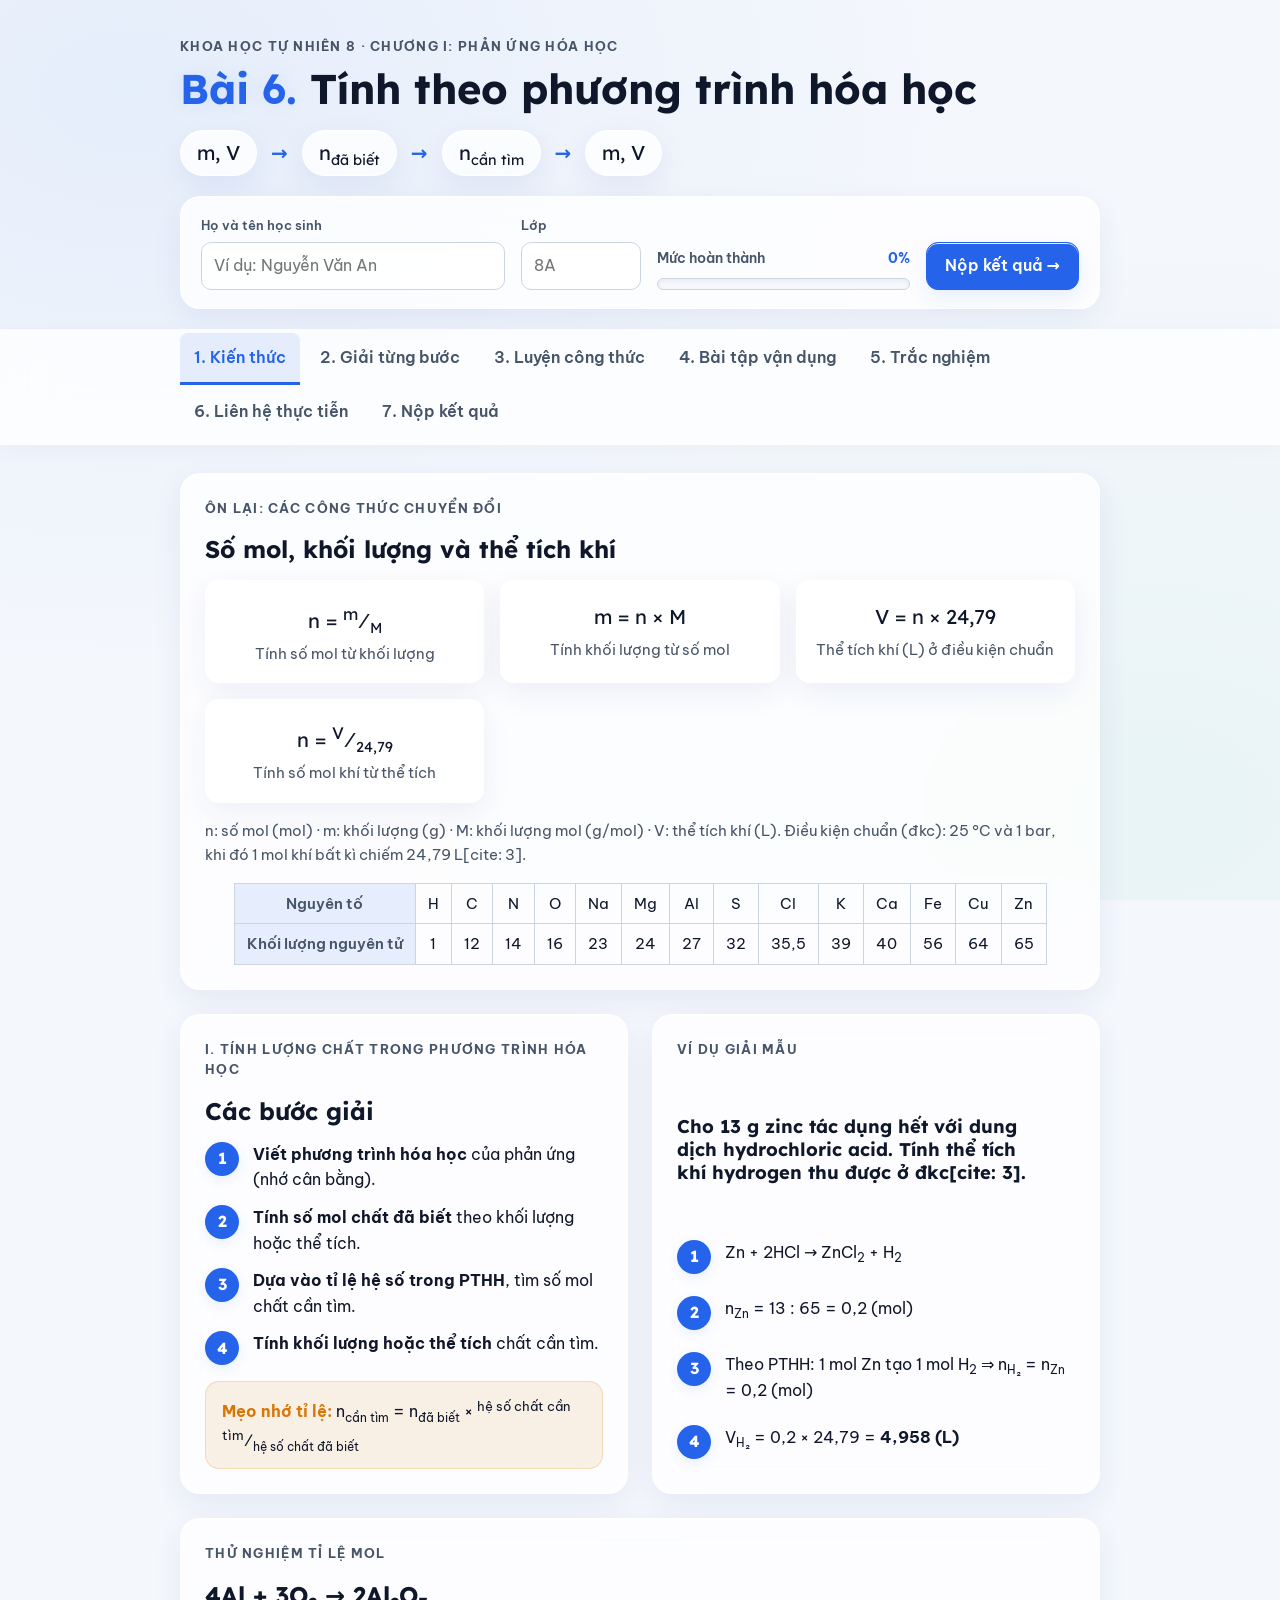
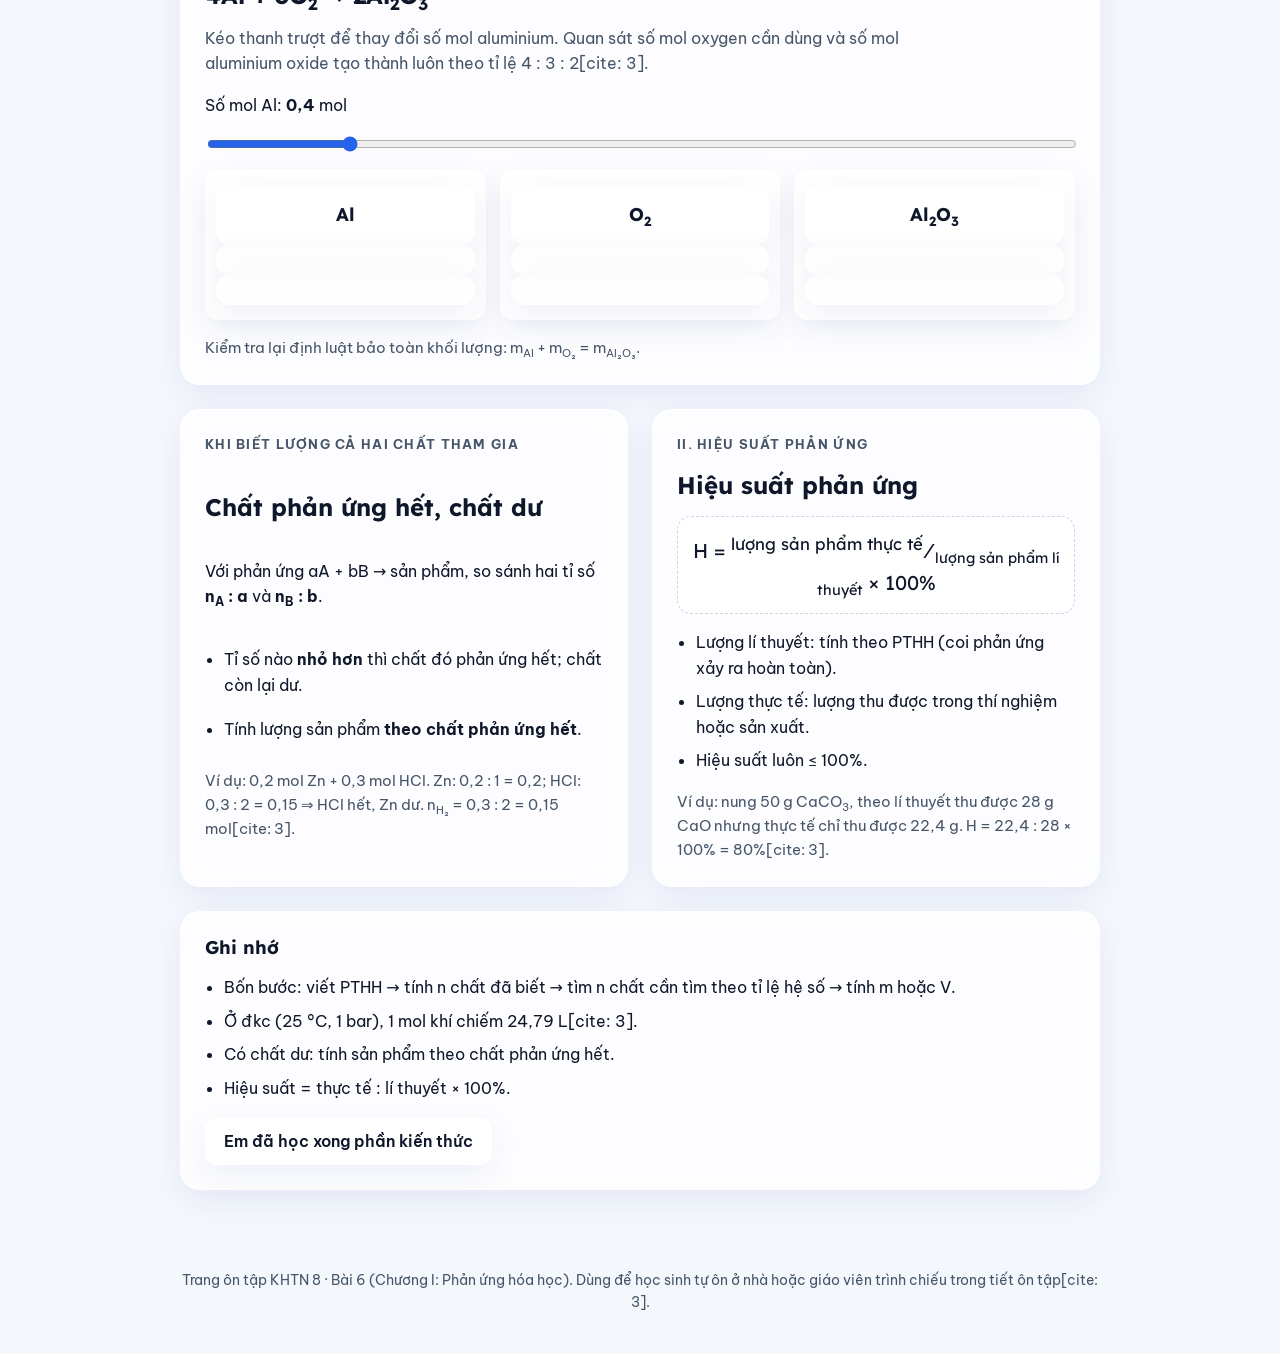
==== commit bbacae67: "Update index.html" ====
--- a/index.html
+++ b/index.html
@@ -1,215 +1,406 @@
-<!doctype html><html><head><meta charset=utf8><meta name=viewport content="width=device-width,initial-scale=1,viewport-fit=cover"><style>:root{color-scheme:light;box-sizing:border-box;padding-top:env(safe-area-inset-top,0px);padding-bottom:env(safe-area-inset-bottom,0px)}html{scroll-padding-top:env(safe-area-inset-top,0px)}body{margin:0;padding:0;font:14px -apple-system,BlinkMacSystemFont,sans-serif;background:#faf9f5;color:#141413}img{max-width:100%}[hidden]:not([hidden=until-found i]){display:none!important}</style></head><body>
-<title>Bài 6 · Tính theo PTHH - Github by Khoi</title>
+<!doctype html>
+<html lang="vi">
+<head>
+<meta charset="utf-8">
+<meta name="viewport" content="width=device-width,initial-scale=1,viewport-fit=cover">
+<title>Bài 6 · Tính theo PTHH - Github by chisaki167</title>
 <link rel="preconnect" href="https://fonts.googleapis.com">
 <link rel="preconnect" href="https://fonts.gstatic.com" crossorigin>
 <link rel="stylesheet" href="https://fonts.googleapis.com/css2?family=Be+Vietnam+Pro:wght@400;500;600;700&family=Lexend:wght@500;600;700&display=swap">
 <style>
-/* Layout: sổ ôn tập dạng tab — đầu trang tên bài, thanh tab dính, mỗi tab một hoạt động */
-:root{
-  --bg:#F2F5F9; --surface:#FFFFFF; --ink:#142033; --muted:#58697F; --line:#D5DDE8;
-  --accent:#1E5BD8; --accent-ink:#FFFFFF; --accent-soft:#E2EBFD;
-  --amber:#B86E00; --amber-soft:#FFF1DC;
-  --good:#1D7F4F; --good-soft:#E1F4EA; --bad:#BF3328; --bad-soft:#FBE6E3;
-  --liquid:#CFE2F8; --liquid2:#D9F0E4; --ppt:#FFFFFF; --glass:#8FA2BB; --metal:#44546B; --screen:#0E2A1C; --digit:#6CF0A4;
-  --h:#E8EEF7; --o:#E2463A; --hx:#142033;
-  --font-display:"Lexend", "Be Vietnam Pro", system-ui, sans-serif;
-  --font-body:"Be Vietnam Pro", system-ui, -apple-system, "Segoe UI", Roboto, sans-serif;
-  --r:12px;
-}
-@media (prefers-color-scheme: dark){:root:not([data-theme="light"]){
-  --bg:#0F1621; --surface:#172131; --ink:#E5ECF5; --muted:#94A4BA; --line:#2A3850;
-  --accent:#7BA3FF; --accent-ink:#0F1621; --accent-soft:#1D2B48;
-  --amber:#F2A93E; --amber-soft:#3A2C14;
-  --good:#52CC8E; --good-soft:#15302A; --bad:#FF8073; --bad-soft:#3B1F20;
-  --liquid:#2E4B73; --liquid2:#2D5546; --ppt:#E8EEF7; --glass:#6E83A0; --metal:#8193AD; --screen:#06140D; --digit:#6CF0A4;
-  --h:#E8EEF7; --o:#FF6B5E; --hx:#0F1621; color-scheme:dark}}
-:root[data-theme="dark"]{
-  --bg:#0F1621; --surface:#172131; --ink:#E5ECF5; --muted:#94A4BA; --line:#2A3850;
-  --accent:#7BA3FF; --accent-ink:#0F1621; --accent-soft:#1D2B48;
-  --amber:#F2A93E; --amber-soft:#3A2C14;
-  --good:#52CC8E; --good-soft:#15302A; --bad:#FF8073; --bad-soft:#3B1F20;
-  --liquid:#2E4B73; --liquid2:#2D5546; --ppt:#E8EEF7; --glass:#6E83A0; --metal:#8193AD; --screen:#06140D; --digit:#6CF0A4;
-  --h:#E8EEF7; --o:#FF6B5E; --hx:#0F1621; color-scheme:dark}
-
-*{box-sizing:border-box}
-body{background:var(--bg);color:var(--ink);font-family:var(--font-body);font-size:16px;line-height:1.6}
-.wrap{max-width:960px;margin:0 auto;padding-inline:16px}
-h1,h2,h3{font-family:var(--font-display);line-height:1.25;text-wrap:balance;margin:0}
-h2{font-size:1.45rem}
-h3{font-size:1.1rem}
-p{margin:0}
-sub{font-size:.72em;line-height:0}
-button{font:inherit;cursor:pointer}
-:focus-visible{outline:3px solid var(--accent);outline-offset:2px;border-radius:6px}
-
-/* header */
-header.top{padding-block:28px 18px}
-.eyebrow{font-size:.78rem;letter-spacing:.08em;text-transform:uppercase;color:var(--muted);font-weight:600}
-header.top h1{font-size:clamp(1.6rem,4.5vw,2.4rem);margin-top:6px}
-header.top h1 .lesson{color:var(--accent)}
-.law{margin-top:14px;display:flex;flex-wrap:wrap;align-items:center;gap:10px 14px;font-family:var(--font-display);font-size:clamp(1rem,3vw,1.25rem)}
-.law .chip{background:var(--surface);border:1px solid var(--line);border-radius:999px;padding:4px 14px}
-.law .eq{color:var(--accent);font-weight:700}
-
-/* tabs */
-nav.tabs{position:sticky;top:env(safe-area-inset-top,0px);z-index:5;background:var(--bg);border-bottom:1px solid var(--line)}
-nav.tabs .wrap{display:flex;flex-wrap:wrap;gap:2px 4px}
-nav.tabs button{flex:none;background:none;border:0;border-bottom:3px solid transparent;color:var(--muted);padding:10px 10px 8px;font-weight:600;white-space:nowrap}
-nav.tabs button[aria-selected="true"]{color:var(--accent);border-bottom-color:var(--accent)}
-main{padding-block:24px 48px}
-section.panel{display:grid;gap:20px}
-.card{background:var(--surface);border:1px solid var(--line);border-radius:var(--r);padding:20px;display:grid;gap:12px;min-width:0}
-.lead{color:var(--muted);max-width:68ch}
-.grid2{display:grid;grid-template-columns:repeat(auto-fit,minmax(min(100%,300px),1fr));gap:20px}
-.statement{background:var(--accent-soft);border-radius:var(--r);padding:16px 18px;font-weight:600;font-size:1.05rem}
-.formula{font-family:var(--font-display);font-size:1.2rem;text-align:center;padding:10px;border:1px dashed var(--line);border-radius:10px}
-ol.steps{margin:0;padding:0;list-style:none;display:grid;gap:10px;counter-reset:s}
-ol.steps li{counter-increment:s;display:grid;grid-template-columns:34px 1fr;gap:10px;align-items:start}
-ol.steps li::before{content:counter(s);width:30px;height:30px;border-radius:50%;background:var(--accent);color:var(--accent-ink);display:grid;place-items:center;font-weight:700;font-family:var(--font-display)}
-.note{background:var(--amber-soft);border-radius:10px;padding:12px 14px}
-.note b{color:var(--amber)}
-ul.clean{margin:0;padding-left:1.2em;display:grid;gap:6px}
-.tag{display:inline-block;font-size:.72rem;font-weight:700;letter-spacing:.05em;text-transform:uppercase;padding:2px 8px;border-radius:999px;background:var(--accent-soft);color:var(--accent)}
-.tag.th{background:var(--amber-soft);color:var(--amber)}
-.tag.vd{background:var(--bad-soft);color:var(--bad)}
-
-/* molecules */
-.react{display:flex;flex-wrap:wrap;align-items:center;justify-content:center;gap:10px 14px;padding:8px 0}
-.mol{display:inline-flex;align-items:center}
-.atom{width:30px;height:30px;border-radius:50%;display:grid;place-items:center;font-weight:700;font-size:.8rem;border:2px solid var(--ink);margin-left:-6px}
-.atom:first-child{margin-left:0}
-.atom.H{background:var(--h);color:var(--hx)}
-.atom.O{background:var(--o);color:#fff;width:38px;height:38px}
-.op{font-family:var(--font-display);font-size:1.4rem;color:var(--muted)}
-.counts{display:flex;justify-content:center;gap:24px;flex-wrap:wrap;font-size:.95rem;color:var(--muted)}
-.counts b{color:var(--ink)}
-
-/* buttons */
-.btn{border:1px solid var(--line);background:var(--surface);color:var(--ink);border-radius:10px;padding:9px 16px;font-weight:600}
-.btn:hover{border-color:var(--accent)}
-.btn.primary{background:var(--accent);border-color:var(--accent);color:var(--accent-ink)}
-.btn:disabled{opacity:.5;cursor:default}
-.row{display:flex;flex-wrap:wrap;gap:10px;align-items:center}
-.seg{display:flex;flex-wrap:wrap;gap:8px}
-.seg button{border:1px solid var(--line);background:var(--surface);color:var(--ink);border-radius:999px;padding:7px 14px;font-weight:600;font-size:.92rem}
-.seg button[aria-pressed="true"]{background:var(--accent);border-color:var(--accent);color:var(--accent-ink)}
-
-/* lab */
-.lab svg{width:100%;height:auto;max-width:560px;display:block;margin:0 auto}
-.result{border-radius:10px;padding:12px 14px;background:var(--bg);border:1px solid var(--line)}
-.result.show{background:var(--good-soft);border-color:transparent}
-@keyframes rise{from{transform:translateY(0);opacity:.9}to{transform:translateY(-150px);opacity:0}}
-@keyframes risein{from{transform:translateY(0);opacity:.9}to{transform:translateY(-62px);opacity:.2}}
-.bub{animation:rise 1.6s ease-in infinite}
-.bubin{animation:risein 1.4s ease-in infinite}
-
-/* balancing */
-.eqlist{display:flex;flex-wrap:wrap;gap:6px}
-.eqlist button{min-width:40px;border:1px solid var(--line);background:var(--surface);color:var(--ink);border-radius:8px;padding:5px 10px;font-weight:600;font-variant-numeric:tabular-nums}
-.eqlist button.cur{border-color:var(--accent);color:var(--accent);box-shadow:inset 0 0 0 1px var(--accent)}
-.eqlist button.done{background:var(--good-soft);border-color:var(--good);color:var(--good)}
-.equation{display:flex;flex-wrap:wrap;align-items:center;justify-content:center;gap:8px 10px;font-family:var(--font-display);font-size:clamp(1.15rem,3.6vw,1.6rem);padding:14px 0;overflow-x:auto}
-.species{display:inline-flex;align-items:center;gap:4px}
-.equation input{width:2.3em;height:1.9em;text-align:center;font:inherit;font-size:.9em;border:2px solid var(--line);border-radius:8px;background:var(--bg);color:var(--accent);font-weight:700}
-.equation input:focus{border-color:var(--accent);outline:none}
-.table-wrap{overflow-x:auto}
-table.atoms{border-collapse:collapse;width:100%;max-width:440px;margin:0 auto;font-variant-numeric:tabular-nums}
-table.atoms th,table.atoms td{border-bottom:1px solid var(--line);padding:6px 10px;text-align:center}
-table.atoms th{font-size:.8rem;text-transform:uppercase;letter-spacing:.05em;color:var(--muted)}
-td.ok{color:var(--good);font-weight:700}
-td.no{color:var(--bad);font-weight:700}
-.msg{border-radius:10px;padding:10px 14px;font-weight:500}
-.msg.good{background:var(--good-soft);color:var(--good)}
-.msg.bad{background:var(--bad-soft);color:var(--bad)}
-.msg.info{background:var(--amber-soft);color:var(--amber)}
-
-/* problems & quiz */
-.prob{display:grid;gap:10px;padding-block:14px;border-top:1px solid var(--line)}
-.prob:first-of-type{border-top:0;padding-top:0}
-.prob input{width:7em;padding:8px 10px;border:1px solid var(--line);border-radius:8px;background:var(--bg);color:var(--ink);font:inherit}
-.q{display:grid;gap:10px;padding-block:16px;border-top:1px solid var(--line)}
-.q:first-child{border-top:0;padding-top:0}
-.q .qh{display:flex;gap:10px;align-items:baseline;flex-wrap:wrap}
-.q .num{font-family:var(--font-display);font-weight:700;color:var(--accent)}
-.opts{display:grid;gap:8px}
-.opts label{display:flex;gap:10px;align-items:flex-start;border:1px solid var(--line);border-radius:10px;padding:9px 12px;cursor:pointer;background:var(--bg)}
-.opts label:hover{border-color:var(--accent)}
-.opts input{margin-top:5px;accent-color:var(--accent)}
-.opts label.right{border-color:var(--good);background:var(--good-soft)}
-.opts label.wrong{border-color:var(--bad);background:var(--bad-soft)}
-.explain{font-size:.94rem;color:var(--muted)}
-.score{display:flex;align-items:center;gap:16px;flex-wrap:wrap}
-.score .big{font-family:var(--font-display);font-size:2.4rem;font-weight:700;color:var(--accent);font-variant-numeric:tabular-nums}
-details{border:1px solid var(--line);border-radius:10px;background:var(--surface);padding:12px 16px}
-details summary{cursor:pointer;font-weight:600}
-details p{margin-top:8px;color:var(--muted)}
-footer{color:var(--muted);font-size:.85rem;padding-block:0 32px}
-
-/* student bar */
-.student{margin-top:18px;display:flex;flex-wrap:wrap;gap:12px 16px;align-items:end;background:var(--surface);border:1px solid var(--line);border-radius:var(--r);padding:14px 16px}
-.field{display:grid;gap:4px;min-width:0}
-.field label{font-size:.8rem;font-weight:600;color:var(--muted)}
-.field input,.field select,textarea{font:inherit;padding:8px 10px;border:1px solid var(--line);border-radius:8px;background:var(--bg);color:var(--ink)}
-.field.name{flex:2 1 220px}.field.name input{width:100%}
-.field.cls{flex:0 1 110px}.field.cls input{width:100%}
-.meter{flex:1 1 200px;display:grid;gap:6px}
-.meter .lbl{display:flex;justify-content:space-between;font-size:.85rem;color:var(--muted);font-weight:600}
-.meter .lbl b{color:var(--accent);font-variant-numeric:tabular-nums}
-.bar{height:10px;border-radius:999px;background:var(--bg);border:1px solid var(--line);overflow:hidden}
-.bar i{display:block;height:100%;width:0;background:var(--accent);border-radius:999px;transition:width .4s}
-.prog{display:grid;gap:8px}
-.prog .it{display:grid;grid-template-columns:minmax(0,1fr) auto;gap:4px 12px;align-items:center}
-.prog .it .bar{grid-column:1/-1;height:7px}
-.prog .it span:last-of-type{font-variant-numeric:tabular-nums;color:var(--muted);font-weight:600}
-.codebox{font-family:ui-monospace,Menlo,Consolas,monospace;font-size:.85rem;word-break:break-all;background:var(--bg);border:1px dashed var(--accent);border-radius:10px;padding:12px}
-.donebtn{justify-self:start}
-.donebtn.on{background:var(--good-soft);border-color:var(--good);color:var(--good)}
-
-/* teacher */
-.tiles{display:grid;grid-template-columns:repeat(auto-fit,minmax(140px,1fr));gap:12px}
-.tile{border:1px solid var(--line);border-radius:10px;padding:12px 14px;background:var(--bg)}
-.tile .v{font-family:var(--font-display);font-size:1.6rem;font-weight:700;font-variant-numeric:tabular-nums}
-.tile .k{font-size:.8rem;color:var(--muted);font-weight:600}
-table.res{border-collapse:collapse;width:100%;min-width:760px;font-variant-numeric:tabular-nums;font-size:.92rem}
-table.res th,table.res td{border-bottom:1px solid var(--line);padding:8px 8px;text-align:left;vertical-align:middle}
-table.res th{font-size:.75rem;text-transform:uppercase;letter-spacing:.05em;color:var(--muted)}
-table.res td.n{text-align:right}
-.pill{display:inline-block;border-radius:999px;padding:1px 9px;font-size:.8rem;font-weight:700}
-.pill.g{background:var(--good-soft);color:var(--good)}
-.pill.m{background:var(--amber-soft);color:var(--amber)}
-.pill.b{background:var(--bad-soft);color:var(--bad)}
-.minibar{display:inline-block;width:60px;height:6px;border-radius:999px;background:var(--line);vertical-align:middle;margin-right:6px;overflow:hidden}
-.minibar i{display:block;height:100%;background:var(--accent)}
-textarea{width:100%;min-height:110px;resize:vertical}
-.linkbtn{background:none;border:0;color:var(--bad);font-weight:600;padding:2px 4px}
-
-.bonusrows{display:grid;gap:8px}
-.bonusrows input{width:5em;padding:7px 10px;border:1px solid var(--line);border-radius:8px;background:var(--bg);color:var(--ink);font:inherit;text-align:center}
-nav.tabs button.teacher{color:var(--amber)}
-@media (prefers-reduced-motion:reduce){.bub,.bubin{animation-duration:4s}}
+/* ==========================================
+   LIQUID GLASS DESIGN SYSTEM (macOS/iOS Style)
+   ========================================== */
+:root {
+  color-scheme: light;
+  --bg: #F4F7FC;
+  --surface: rgba(255, 255, 255, 0.78);
+  --surface-solid: #FFFFFF;
+  --ink: #0F172A;
+  --muted: #475569;
+  --line: rgba(255, 255, 255, 0.6);
+  --line-solid: #CBD5E1;
+  --accent: #2563EB;
+  --accent-ink: #FFFFFF;
+  --accent-soft: rgba(37, 99, 235, 0.1);
+  --amber: #D97706;
+  --amber-soft: rgba(217, 119, 6, 0.1);
+  --good: #059669;
+  --good-soft: rgba(5, 150, 105, 0.1);
+  --bad: #DC2626;
+  --bad-soft: rgba(220, 38, 38, 0.1);
+  --liquid: rgba(59, 130, 246, 0.15);
+  --liquid2: rgba(16, 185, 129, 0.15);
+  --ppt: #FFFFFF;
+  --glass: rgba(148, 163, 184, 0.3);
+  --metal: #64748B;
+  --screen: #0F172A;
+  --digit: #34D399;
+  --h: #3B82F6;
+  --o: #EF4444;
+  --hx: #0F172A;
+  --glass-border: 1px solid rgba(255, 255, 255, 0.8);
+  --shadow-glass: 0 10px 30px 0 rgba(31, 38, 135, 0.07);
+  --shadow-hover: 0 20px 40px 0 rgba(31, 38, 135, 0.12);
+  --inner-glow: inset 0 1px 0 0 rgba(255, 255, 255, 0.9);
+  --font-display: "Lexend", "Be Vietnam Pro", system-ui, sans-serif;
+  --font-body: "Be Vietnam Pro", system-ui, -apple-system, sans-serif;
+  --r: 20px;
+}
+
+@media (prefers-color-scheme: dark) {
+  :root:not([data-theme="light"]) {
+    color-scheme: dark;
+    --bg: #030712;
+    --surface: rgba(17, 24, 39, 0.65);
+    --surface-solid: #111827;
+    --ink: #F9FAFB;
+    --muted: #9CA3AF;
+    --line: rgba(255, 255, 255, 0.08);
+    --line-solid: #374151;
+    --accent: #3B82F6;
+    --accent-ink: #030712;
+    --accent-soft: rgba(59, 130, 246, 0.2);
+    --amber: #F59E0B;
+    --amber-soft: rgba(245, 158, 11, 0.2);
+    --good: #10B981;
+    --good-soft: rgba(16, 185, 129, 0.2);
+    --bad: #EF4444;
+    --bad-soft: rgba(239, 68, 68, 0.2);
+    --liquid: rgba(59, 130, 246, 0.25);
+    --liquid2: rgba(16, 185, 129, 0.25);
+    --ppt: #F9FAFB;
+    --glass: rgba(75, 85, 99, 0.4);
+    --metal: #9CA3AF;
+    --screen: #020617;
+    --digit: #34D399;
+    --h: #60A5FA;
+    --o: #F87171;
+    --hx: #030712;
+    --glass-border: 1px solid rgba(255, 255, 255, 0.1);
+    --shadow-glass: 0 10px 30px 0 rgba(0, 0, 0, 0.5);
+    --shadow-hover: 0 20px 40px 0 rgba(0, 0, 0, 0.7);
+    --inner-glow: inset 0 1px 0 0 rgba(255, 255, 255, 0.15);
+  }
+}
+
+:root[data-theme="dark"] {
+  color-scheme: dark;
+  --bg: #030712;
+  --surface: rgba(17, 24, 39, 0.65);
+  --surface-solid: #111827;
+  --ink: #F9FAFB;
+  --muted: #9CA3AF;
+  --line: rgba(255, 255, 255, 0.08);
+  --line-solid: #374151;
+  --accent: #3B82F6;
+  --accent-ink: #030712;
+  --accent-soft: rgba(59, 130, 246, 0.2);
+  --amber: #F59E0B;
+  --amber-soft: rgba(245, 158, 11, 0.2);
+  --good: #10B981;
+  --good-soft: rgba(16, 185, 129, 0.2);
+  --bad: #EF4444;
+  --bad-soft: rgba(239, 68, 68, 0.2);
+  --liquid: rgba(59, 130, 246, 0.25);
+  --liquid2: rgba(16, 185, 129, 0.25);
+  --ppt: #F9FAFB;
+  --glass: rgba(75, 85, 99, 0.4);
+  --metal: #9CA3AF;
+  --screen: #020617;
+  --digit: #34D399;
+  --h: #60A5FA;
+  --o: #F87171;
+  --hx: #030712;
+  --glass-border: 1px solid rgba(255, 255, 255, 0.1);
+  --shadow-glass: 0 10px 30px 0 rgba(0, 0, 0, 0.5);
+  --shadow-hover: 0 20px 40px 0 rgba(0, 0, 0, 0.7);
+  --inner-glow: inset 0 1px 0 0 rgba(255, 255, 255, 0.15);
+}
+
+*, *::before, *::after { box-sizing: border-box; }
+html { scroll-padding-top: env(safe-area-inset-top, 0px); }
+body {
+  margin: 0; padding: 0;
+  font-family: var(--font-body); font-size: 16px; line-height: 1.6;
+  background-color: var(--bg);
+  background-image: 
+    radial-gradient(at 10% 10%, rgba(59, 130, 246, 0.08) 0px, transparent 50%),
+    radial-gradient(at 90% 90%, rgba(16, 185, 129, 0.05) 0px, transparent 50%);
+  background-attachment: fixed;
+  color: var(--ink);
+}
+img { max-width: 100%; }
+[hidden]:not([hidden=until-found i]) { display: none !important; }
+
+.wrap { max-width: 960px; margin: 0 auto; padding-inline: 20px; }
+h1, h2, h3 { font-family: var(--font-display); line-height: 1.25; text-wrap: balance; margin: 0; }
+h2 { font-size: 1.5rem; }
+h3 { font-size: 1.15rem; }
+p { margin: 0; }
+sub { font-size: .72em; line-height: 0; }
+button { font: inherit; cursor: pointer; }
+:focus-visible { outline: 3px solid var(--accent); outline-offset: 2px; border-radius: 8px; }
+
+/* Header & Top Bar */
+header.top { padding-block: 36px 20px; }
+.eyebrow { font-size: .8rem; letter-spacing: .1em; text-transform: uppercase; color: var(--muted); font-weight: 700; }
+header.top h1 { font-size: clamp(1.8rem, 4.5vw, 2.6rem); margin-top: 6px; }
+header.top h1 .lesson { color: var(--accent); text-shadow: 0 0 20px var(--accent-soft); }
+.law { margin-top: 16px; display: flex; flex-wrap: wrap; align-items: center; gap: 10px 14px; font-family: var(--font-display); font-size: clamp(1rem, 3vw, 1.25rem); }
+.law .chip {
+  background: var(--surface);
+  backdrop-filter: blur(16px); -webkit-backdrop-filter: blur(16px);
+  border: var(--glass-border); border-radius: 999px; padding: 6px 16px;
+  box-shadow: var(--shadow-glass), var(--inner-glow);
+}
+.law .eq { color: var(--accent); font-weight: 700; }
+
+/* Tabs */
+nav.tabs {
+  position: sticky; top: env(safe-area-inset-top, 0px); z-index: 10;
+  background: var(--surface);
+  backdrop-filter: blur(20px); -webkit-backdrop-filter: blur(20px);
+  border-bottom: 1px solid var(--line);
+  box-shadow: 0 4px 20px rgba(0,0,0,0.03);
+}
+nav.tabs .wrap { display: flex; flex-wrap: wrap; gap: 2px 6px; padding-block: 4px; }
+nav.tabs button {
+  flex: none; background: none; border: 0; border-bottom: 3px solid transparent;
+  color: var(--muted); padding: 12px 14px; font-weight: 600; white-space: nowrap;
+  transition: all 0.3s cubic-bezier(0.4, 0, 0.2, 1);
+  border-radius: 8px 8px 0 0;
+}
+nav.tabs button:hover { color: var(--ink); background: var(--accent-soft); }
+nav.tabs button[aria-selected="true"] { color: var(--accent); border-bottom-color: var(--accent); background: var(--accent-soft); }
+
+main { padding-block: 28px 60px; }
+section.panel { display: grid; gap: 24px; }
+
+/* Cards (Liquid Glass Effect) */
+.card {
+  background: var(--surface);
+  backdrop-filter: blur(20px); -webkit-backdrop-filter: blur(20px);
+  border: var(--glass-border);
+  box-shadow: var(--shadow-glass), var(--inner-glow);
+  border-radius: var(--r);
+  padding: 24px; display: grid; gap: 16px; min-width: 0;
+  transition: transform 0.3s cubic-bezier(0.4, 0, 0.2, 1), box-shadow 0.3s cubic-bezier(0.4, 0, 0.2, 1);
+}
+.card:hover {
+  transform: translateY(-2px);
+  box-shadow: var(--shadow-hover), var(--inner-glow);
+}
+.lead { color: var(--muted); max-width: 68ch; }
+.grid2 { display: grid; grid-template-columns: repeat(auto-fit, minmax(min(100%, 320px), 1fr)); gap: 24px; }
+
+.statement {
+  background: var(--accent-soft);
+  backdrop-filter: blur(12px); -webkit-backdrop-filter: blur(12px);
+  border: 1px solid var(--accent);
+  border-radius: var(--r); padding: 18px 20px; font-weight: 600; font-size: 1.05rem;
+}
+.formula {
+  font-family: var(--font-display); font-size: 1.25rem; text-align: center;
+  padding: 14px; background: var(--surface);
+  border: 1px dashed var(--line-solid); border-radius: 14px;
+  box-shadow: var(--inner-glow);
+}
+ol.steps { margin: 0; padding: 0; list-style: none; display: grid; gap: 12px; counter-reset: s; }
+ol.steps li { counter-increment: s; display: grid; grid-template-columns: 36px 1fr; gap: 12px; align-items: start; }
+ol.steps li::before {
+  content: counter(s); width: 34px; height: 34px; border-radius: 50%;
+  background: var(--accent); color: var(--accent-ink);
+  display: grid; place-items: center; font-weight: 700; font-family: var(--font-display);
+  box-shadow: 0 4px 12px var(--accent-soft);
+}
+.note {
+  background: var(--amber-soft); border: 1px solid rgba(217, 119, 6, 0.2);
+  border-radius: 14px; padding: 14px 16px;
+}
+.note b { color: var(--amber); }
+ul.clean { margin: 0; padding-left: 1.2em; display: grid; gap: 8px; }
+.tag {
+  display: inline-block; font-size: .75rem; font-weight: 700; letter-spacing: .05em; text-transform: uppercase;
+  padding: 4px 10px; border-radius: 999px; background: var(--accent-soft); color: var(--accent);
+}
+.tag.th { background: var(--amber-soft); color: var(--amber); }
+.tag.vd { background: var(--bad-soft); color: var(--bad); }
+
+/* Buttons */
+.btn {
+  border: var(--glass-border);
+  background: var(--surface);
+  backdrop-filter: blur(16px); -webkit-backdrop-filter: blur(16px);
+  color: var(--ink); border-radius: 12px; padding: 10px 18px; font-weight: 600;
+  box-shadow: var(--shadow-glass), var(--inner-glow);
+  transition: all 0.3s cubic-bezier(0.4, 0, 0.2, 1);
+}
+.btn:hover {
+  border-color: var(--accent);
+  transform: translateY(-2px);
+  box-shadow: var(--shadow-hover), var(--inner-glow);
+}
+.btn.primary {
+  background: var(--accent); border-color: var(--accent); color: var(--accent-ink);
+  box-shadow: 0 8px 20px var(--accent-soft), var(--inner-glow);
+}
+.btn.primary:hover {
+  filter: brightness(1.1);
+  box-shadow: 0 12px 25px var(--accent-soft), var(--inner-glow);
+}
+.btn:disabled { opacity: .5; cursor: default; transform: none !important; box-shadow: none !important; }
+.row { display: flex; flex-wrap: wrap; gap: 12px; align-items: center; }
+
+/* Lesson specific styles */
+.ratio { display: grid; gap: 16px; }
+.ratio input[type=range] { width: 100%; accent-color: var(--accent); }
+.rgrid { display: grid; grid-template-columns: repeat(3, minmax(0, 1fr)); gap: 14px; text-align: center; }
+.rgrid div {
+  border: var(--glass-border); border-radius: 14px; padding: 14px 10px;
+  background: var(--surface); backdrop-filter: blur(12px);
+  box-shadow: var(--shadow-glass);
+}
+.rgrid .f { font-family: var(--font-display); font-weight: 700; font-size: 1.15rem; }
+.rgrid .v { font-variant-numeric: tabular-nums; color: var(--accent); font-weight: 700; }
+.rgrid .s { font-size: .85rem; color: var(--muted); }
+
+.ftable { display: grid; grid-template-columns: repeat(auto-fit, minmax(min(100%, 210px), 1fr)); gap: 16px; }
+.ftable div {
+  border: var(--glass-border); border-radius: 14px; padding: 16px; text-align: center;
+  background: var(--surface); backdrop-filter: blur(12px); box-shadow: var(--shadow-glass);
+}
+.ftable .formula { border: 0; padding: 4px; background: none; box-shadow: none; }
+
+.gsteps { display: grid; gap: 14px; }
+.gstep {
+  display: grid; gap: 10px; border: var(--glass-border); border-radius: 14px; padding: 16px;
+  background: var(--surface); backdrop-filter: blur(12px); box-shadow: var(--shadow-glass);
+}
+.gstep.ok { border-color: var(--good); background: var(--good-soft); }
+.gstep .lbl { font-weight: 600; }
+.gstep input {
+  width: 8em; padding: 10px 12px; border: 1px solid var(--line-solid); border-radius: 10px;
+  background: var(--surface); color: var(--ink); font: inherit;
+}
+
+.drill { font-family: var(--font-display); font-size: clamp(1.1rem, 3.2vw, 1.4rem); text-align: center; padding: 14px 0; }
+.mtable { border-collapse: collapse; font-variant-numeric: tabular-nums; font-size: .92rem; margin: 0 auto; }
+.mtable td, .mtable th { border: 1px solid var(--line-solid); padding: 8px 12px; text-align: center; }
+.mtable th { color: var(--muted); font-weight: 600; background: var(--accent-soft); }
+
+/* Balancing & Lists */
+.eqlist { display: flex; flex-wrap: wrap; gap: 8px; }
+.eqlist button {
+  min-width: 44px; border: var(--glass-border); background: var(--surface); color: var(--ink);
+  border-radius: 10px; padding: 6px 12px; font-weight: 600; font-variant-numeric: tabular-nums;
+  backdrop-filter: blur(10px); -webkit-backdrop-filter: blur(10px);
+}
+.eqlist button.cur { border-color: var(--accent); color: var(--accent); box-shadow: inset 0 0 0 1px var(--accent), var(--shadow-glass); }
+.eqlist button.done { background: var(--good-soft); border-color: var(--good); color: var(--good); }
+
+.msg { border-radius: 12px; padding: 12px 16px; font-weight: 500; backdrop-filter: blur(10px); }
+.msg.good { background: var(--good-soft); color: var(--good); border: 1px solid var(--good); }
+.msg.bad { background: var(--bad-soft); color: var(--bad); border: 1px solid var(--bad); }
+.msg.info { background: var(--amber-soft); color: var(--amber); border: 1px solid var(--amber); }
+
+/* Problems & Quiz */
+.prob { display: grid; gap: 12px; padding-block: 16px; border-top: 1px solid var(--line-solid); }
+.prob:first-of-type { border-top: 0; padding-top: 0; }
+.prob input { width: 8em; padding: 10px 12px; border: 1px solid var(--line-solid); border-radius: 10px; background: var(--surface); color: var(--ink); font: inherit; }
+
+.q { display: grid; gap: 12px; padding-block: 18px; border-top: 1px solid var(--line-solid); }
+.q:first-child { border-top: 0; padding-top: 0; }
+.q .qh { display: flex; gap: 12px; align-items: baseline; flex-wrap: wrap; }
+.q .num { font-family: var(--font-display); font-weight: 700; color: var(--accent); }
+.opts { display: grid; gap: 10px; }
+.opts label {
+  display: flex; gap: 12px; align-items: flex-start;
+  border: var(--glass-border); border-radius: 12px; padding: 12px 14px; cursor: pointer;
+  background: var(--surface); backdrop-filter: blur(12px); -webkit-backdrop-filter: blur(12px);
+  box-shadow: var(--shadow-glass); transition: all 0.2s;
+}
+.opts label:hover { border-color: var(--accent); transform: translateX(4px); }
+.opts input { margin-top: 5px; accent-color: var(--accent); }
+.opts label.right { border-color: var(--good); background: var(--good-soft); }
+.opts label.wrong { border-color: var(--bad); background: var(--bad-soft); }
+.explain { font-size: .94rem; color: var(--muted); }
+.score { display: flex; align-items: center; gap: 16px; flex-wrap: wrap; }
+.score .big { font-family: var(--font-display); font-size: 2.6rem; font-weight: 700; color: var(--accent); font-variant-numeric: tabular-nums; text-shadow: 0 0 20px var(--accent-soft); }
+
+details {
+  border: var(--glass-border); border-radius: 14px; background: var(--surface);
+  backdrop-filter: blur(16px); -webkit-backdrop-filter: blur(16px);
+  padding: 14px 18px; box-shadow: var(--shadow-glass);
+  transition: all 0.3s;
+}
+details[open] { border-color: var(--accent); box-shadow: var(--shadow-hover); }
+details summary { cursor: pointer; font-weight: 600; }
+details p { margin-top: 10px; color: var(--muted); }
+footer { color: var(--muted); font-size: .85rem; padding-block: 20px 40px; text-align: center; }
+
+/* Student Bar */
+.student {
+  margin-top: 20px; display: flex; flex-wrap: wrap; gap: 16px; align-items: end;
+  background: var(--surface);
+  backdrop-filter: blur(20px); -webkit-backdrop-filter: blur(20px);
+  border: var(--glass-border); border-radius: var(--r); padding: 18px 20px;
+  box-shadow: var(--shadow-glass), var(--inner-glow);
+}
+.field { display: grid; gap: 6px; min-width: 0; }
+.field label { font-size: .8rem; font-weight: 600; color: var(--muted); }
+.field input, .field select, textarea {
+  font: inherit; padding: 10px 12px; border: 1px solid var(--line-solid); border-radius: 10px; background: var(--surface); color: var(--ink);
+  box-shadow: var(--inner-glow);
+}
+.field.name { flex: 2 1 240px; } .field.name input { width: 100%; }
+.field.cls { flex: 0 1 120px; } .field.cls input { width: 100%; }
+.meter { flex: 1 1 220px; display: grid; gap: 8px; }
+.meter .lbl { display: flex; justify-content: space-between; font-size: .85rem; color: var(--muted); font-weight: 600; }
+.meter .lbl b { color: var(--accent); font-variant-numeric: tabular-nums; }
+.bar { height: 12px; border-radius: 999px; background: var(--bg); border: 1px solid var(--line-solid); overflow: hidden; box-shadow: inset 0 2px 4px rgba(0,0,0,0.05); }
+.bar i { display: block; height: 100%; width: 0; background: linear-gradient(90deg, var(--accent), var(--good)); border-radius: 999px; transition: width .5s cubic-bezier(0.4, 0, 0.2, 1); }
+.prog { display: grid; gap: 10px; }
+.prog .it { display: grid; grid-template-columns: minmax(0, 1fr) auto; gap: 6px 14px; align-items: center; }
+.prog .it .bar { grid-column: 1 / -1; height: 8px; }
+.prog .it span:last-of-type { font-variant-numeric: tabular-nums; color: var(--muted); font-weight: 600; }
+.codebox {
+  font-family: ui-monospace, Menlo, Consolas, monospace; font-size: .85rem; word-break: break-all;
+  background: var(--screen); color: var(--digit); border: 1px dashed var(--accent); border-radius: 12px; padding: 14px;
+  box-shadow: inset 0 2px 8px rgba(0,0,0,0.5);
+}
+.donebtn { justify-self: start; }
+.donebtn.on { background: var(--good-soft); border-color: var(--good); color: var(--good); }
+
+/* Teacher Board */
+.tiles { display: grid; grid-template-columns: repeat(auto-fit, minmax(150px, 1fr)); gap: 14px; }
+.tile {
+  border: var(--glass-border); border-radius: 12px; padding: 14px 16px; background: var(--surface);
+  backdrop-filter: blur(12px); -webkit-backdrop-filter: blur(12px); box-shadow: var(--shadow-glass);
+}
+.tile .v { font-family: var(--font-display); font-size: 1.8rem; font-weight: 700; font-variant-numeric: tabular-nums; color: var(--accent); }
+.tile .k { font-size: .8rem; color: var(--muted); font-weight: 600; }
+table.res { border-collapse: collapse; width: 100%; min-width: 780px; font-variant-numeric: tabular-nums; font-size: .92rem; }
+table.res th, table.res td { border-bottom: 1px solid var(--line-solid); padding: 10px 10px; text-align: left; vertical-align: middle; }
+table.res th { font-size: .75rem; text-transform: uppercase; letter-spacing: .05em; color: var(--muted); }
+table.res td.n { text-align: right; }
+.pill { display: inline-block; border-radius: 999px; padding: 2px 10px; font-size: .8rem; font-weight: 700; }
+.pill.g { background: var(--good-soft); color: var(--good); }
+.pill.m { background: var(--amber-soft); color: var(--amber); }
+.pill.b { background: var(--bad-soft); color: var(--bad); }
+.minibar { display: inline-block; width: 60px; height: 8px; border-radius: 999px; background: var(--line-solid); vertical-align: middle; margin-right: 8px; overflow: hidden; }
+.minibar i { display: block; height: 100%; background: var(--accent); }
+textarea { width: 100%; min-height: 120px; resize: vertical; }
+.linkbtn { background: none; border: 0; color: var(--bad); font-weight: 600; padding: 2px 6px; cursor: pointer; }
+.linkbtn:hover { text-decoration: underline; }
+
+.bonusrows { display: grid; gap: 10px; }
+.bonusrows input { width: 5.5em; padding: 8px 10px; border: 1px solid var(--line-solid); border-radius: 8px; background: var(--surface); color: var(--ink); font: inherit; text-align: center; }
+nav.tabs button.teacher { color: var(--amber); }
+@media (prefers-reduced-motion: reduce) { .bub, .bubin { animation-duration: 4s; } }
 </style>
-<style>
-.ratio{display:grid;gap:10px}
-.ratio input[type=range]{width:100%;accent-color:var(--accent)}
-.rgrid{display:grid;grid-template-columns:repeat(3,minmax(0,1fr));gap:10px;text-align:center}
-.rgrid div{border:1px solid var(--line);border-radius:10px;padding:10px 6px;background:var(--bg)}
-.rgrid .f{font-family:var(--font-display);font-weight:700;font-size:1.1rem}
-.rgrid .v{font-variant-numeric:tabular-nums;color:var(--accent);font-weight:700}
-.rgrid .s{font-size:.82rem;color:var(--muted)}
-.ftable{display:grid;grid-template-columns:repeat(auto-fit,minmax(min(100%,190px),1fr));gap:10px}
-.ftable div{border:1px solid var(--line);border-radius:10px;padding:12px;text-align:center;background:var(--bg)}
-.ftable .formula{border:0;padding:4px}
-.gsteps{display:grid;gap:10px}
-.gstep{display:grid;gap:8px;border:1px solid var(--line);border-radius:10px;padding:12px 14px;background:var(--bg)}
-.gstep.ok{border-color:var(--good);background:var(--good-soft)}
-.gstep .lbl{font-weight:600}
-.gstep input{width:7em;padding:7px 10px;border:1px solid var(--line);border-radius:8px;background:var(--surface);color:var(--ink);font:inherit}
-.drill{font-family:var(--font-display);font-size:clamp(1.05rem,3vw,1.3rem);text-align:center;padding:10px 0}
-.drill input{width:7em;padding:8px 10px;border:2px solid var(--line);border-radius:8px;background:var(--bg);color:var(--accent);font:inherit;font-weight:700;text-align:center}
-.mtable{border-collapse:collapse;font-variant-numeric:tabular-nums;font-size:.9rem;margin:0 auto}
-.mtable td,.mtable th{border:1px solid var(--line);padding:4px 10px;text-align:center}
-.mtable th{color:var(--muted);font-weight:600}
-</style>
+</head>
+<body>
 
 <header class="top wrap">
   <div class="eyebrow">Khoa học tự nhiên 8 · Chương I: Phản ứng hóa học</div>
@@ -249,7 +440,7 @@
       <div><div class="formula">V = n × 24,79</div><span class="explain">Thể tích khí (L) ở điều kiện chuẩn</span></div>
       <div><div class="formula">n = <sup>V</sup>⁄<sub>24,79</sub></div><span class="explain">Tính số mol khí từ thể tích</span></div>
     </div>
-    <p class="explain">n: số mol (mol) · m: khối lượng (g) · M: khối lượng mol (g/mol) · V: thể tích khí (L). Điều kiện chuẩn (đkc): 25 °C và 1 bar, khi đó 1 mol khí bất kì chiếm 24,79 L.</p>
+    <p class="explain">n: số mol (mol) · m: khối lượng (g) · M: khối lượng mol (g/mol) · V: thể tích khí (L). Điều kiện chuẩn (đkc): 25 °C và 1 bar, khi đó 1 mol khí bất kì chiếm 24,79 L[cite: 3].</p>
     <div class="table-wrap"><table class="mtable"><tr><th>Nguyên tố</th><td>H</td><td>C</td><td>N</td><td>O</td><td>Na</td><td>Mg</td><td>Al</td><td>S</td><td>Cl</td><td>K</td><td>Ca</td><td>Fe</td><td>Cu</td><td>Zn</td></tr><tr><th>Khối lượng nguyên tử</th><td>1</td><td>12</td><td>14</td><td>16</td><td>23</td><td>24</td><td>27</td><td>32</td><td>35,5</td><td>39</td><td>40</td><td>56</td><td>64</td><td>65</td></tr></table></div>
   </div>
 
@@ -267,7 +458,7 @@
     </div>
     <div class="card">
       <span class="eyebrow">Ví dụ giải mẫu</span>
-      <h3>Cho 13 g zinc tác dụng hết với dung dịch hydrochloric acid. Tính thể tích khí hydrogen thu được ở đkc.</h3>
+      <h3>Cho 13 g zinc tác dụng hết với dung dịch hydrochloric acid. Tính thể tích khí hydrogen thu được ở đkc[cite: 3].</h3>
       <ol class="steps">
         <li><div>Zn + 2HCl → ZnCl<sub>2</sub> + H<sub>2</sub></div></li>
         <li><div>n<sub>Zn</sub> = 13 : 65 = 0,2 (mol)</div></li>
@@ -280,7 +471,7 @@
   <div class="card ratio">
     <span class="eyebrow">Thử nghiệm tỉ lệ mol</span>
     <h2>4Al + 3O<sub>2</sub> → 2Al<sub>2</sub>O<sub>3</sub></h2>
-    <p class="lead">Kéo thanh trượt để thay đổi số mol aluminium. Quan sát số mol oxygen cần dùng và số mol aluminium oxide tạo thành luôn theo tỉ lệ 4 : 3 : 2.</p>
+    <p class="lead">Kéo thanh trượt để thay đổi số mol aluminium. Quan sát số mol oxygen cần dùng và số mol aluminium oxide tạo thành luôn theo tỉ lệ 4 : 3 : 2[cite: 3].</p>
     <label for="alRange">Số mol Al: <b id="alVal">0,4</b> mol</label>
     <input type="range" id="alRange" min="1" max="20" value="4">
     <div class="rgrid">
@@ -300,7 +491,7 @@
         <li>Tỉ số nào <b>nhỏ hơn</b> thì chất đó phản ứng hết; chất còn lại dư.</li>
         <li>Tính lượng sản phẩm <b>theo chất phản ứng hết</b>.</li>
       </ul>
-      <p class="explain">Ví dụ: 0,2 mol Zn + 0,3 mol HCl. Zn: 0,2 : 1 = 0,2; HCl: 0,3 : 2 = 0,15 ⇒ HCl hết, Zn dư. n<sub>H₂</sub> = 0,3 : 2 = 0,15 mol.</p>
+      <p class="explain">Ví dụ: 0,2 mol Zn + 0,3 mol HCl. Zn: 0,2 : 1 = 0,2; HCl: 0,3 : 2 = 0,15 ⇒ HCl hết, Zn dư. n<sub>H₂</sub> = 0,3 : 2 = 0,15 mol[cite: 3].</p>
     </div>
     <div class="card">
       <span class="eyebrow">II. Hiệu suất phản ứng</span>
@@ -311,7 +502,7 @@
         <li>Lượng thực tế: lượng thu được trong thí nghiệm hoặc sản xuất.</li>
         <li>Hiệu suất luôn ≤ 100%.</li>
       </ul>
-      <p class="explain">Ví dụ: nung 50 g CaCO<sub>3</sub>, theo lí thuyết thu được 28 g CaO nhưng thực tế chỉ thu được 22,4 g. H = 22,4 : 28 × 100% = 80%.</p>
+      <p class="explain">Ví dụ: nung 50 g CaCO<sub>3</sub>, theo lí thuyết thu được 28 g CaO nhưng thực tế chỉ thu được 22,4 g. H = 22,4 : 28 × 100% = 80%[cite: 3].</p>
     </div>
   </div>
 
@@ -319,7 +510,7 @@
     <h3>Ghi nhớ</h3>
     <ul class="clean">
       <li>Bốn bước: viết PTHH → tính n chất đã biết → tìm n chất cần tìm theo tỉ lệ hệ số → tính m hoặc V.</li>
-      <li>Ở đkc (25 °C, 1 bar), 1 mol khí chiếm 24,79 L.</li>
+      <li>Ở đkc (25 °C, 1 bar), 1 mol khí chiếm 24,79 L[cite: 3].</li>
       <li>Có chất dư: tính sản phẩm theo chất phản ứng hết.</li>
       <li>Hiệu suất = thực tế : lí thuyết × 100%.</li>
     </ul>
@@ -347,10 +538,10 @@
 <section class="panel" id="p-congthuc" hidden>
   <div class="card">
     <h2>Luyện công thức n, m, V</h2>
-    <p class="lead">Mỗi lượt máy ra một câu ngẫu nhiên. Làm đúng 10 câu là hoàn thành phần này. Dùng bảng khối lượng nguyên tử ở phần Kiến thức để tính khối lượng mol.</p>
+    <p class="lead">Mỗi lượt máy ra một câu ngẫu nhiên. Làm đúng 10 câu là hoàn thành phần này. Dùng bảng khối lượng nguyên tử ở phần Kiến thức để tính khối lượng mol[cite: 3].</p>
     <div class="row"><span class="tag" id="drillCount">Đúng 0/10</span></div>
     <div class="drill" id="drillQ"></div>
-    <div class="row" style="justify-content:center"><input id="drillA" inputmode="decimal" autocomplete="off" aria-label="Đáp số" style="width:8em;padding:8px 10px;border:2px solid var(--line);border-radius:8px;background:var(--bg);color:var(--accent);font:inherit;font-weight:700;text-align:center"><span id="drillU"></span></div>
+    <div class="row" style="justify-content:center"><input id="drillA" inputmode="decimal" autocomplete="off" aria-label="Đáp số" style="width:8em;padding:10px 12px;border:2px solid var(--line-solid);border-radius:10px;background:var(--surface);color:var(--accent);font:inherit;font-weight:700;text-align:center"><span id="drillU"></span></div>
     <div class="row" style="justify-content:center"><button class="btn primary" id="drillCheck">Kiểm tra</button><button class="btn" id="drillHint">Gợi ý</button><button class="btn" id="drillNew">Câu khác</button></div>
     <div id="drillMsg" hidden></div>
   </div>
@@ -360,7 +551,7 @@
 <section class="panel" id="p-baitap" hidden>
   <div class="card">
     <h2>Bài tập vận dụng</h2>
-    <p class="lead">Giải ra giấy theo bốn bước rồi nhập đáp số (dùng dấu phẩy hoặc dấu chấm đều được). Kết quả thể tích làm tròn đến 2 chữ số thập phân.</p>
+    <p class="lead">Giải ra giấy theo bốn bước rồi nhập đáp số (dùng dấu phẩy hoặc dấu chấm đều được). Kết quả thể tích làm tròn đến 2 chữ số thập phân[cite: 3].</p>
     <p class="note"><b>Lưu ý:</b> bài nào em bấm "Xem lời giải" trước khi tự làm đúng sẽ không được tính điểm.</p>
     <div id="probs"></div>
   </div>
@@ -384,11 +575,11 @@
     <h2>Liên hệ thực tiễn</h2>
     <p class="lead">Suy nghĩ câu trả lời trước, rồi bấm vào từng câu hỏi để xem giải thích.</p>
   </div>
-  <details><summary>Vì sao các nhà máy phải tính theo phương trình hóa học trước khi sản xuất?</summary><p>Để biết cần bao nhiêu nguyên liệu cho một lượng sản phẩm mong muốn. Ví dụ lò vôi tính được: muốn có 56 tấn vôi sống CaO thì cần nung 100 tấn đá vôi CaCO<sub>3</sub> (theo lí thuyết). Tính trước giúp tiết kiệm nguyên liệu, chi phí và hạn chế chất thải.</p></details>
-  <details><summary>Vì sao trong thực tế hiệu suất phản ứng thường nhỏ hơn 100%?</summary><p>Phản ứng có thể xảy ra không hoàn toàn, nguyên liệu có lẫn tạp chất, có phản ứng phụ tạo chất khác, và sản phẩm bị hao hụt khi thu gom, lọc, chuyển bình.</p></details>
-  <details><summary>Túi khí ô tô bung ra trong tích tắc nhờ phản ứng nào? Người ta tính lượng hóa chất thế nào?</summary><p>Túi khí chứa sodium azide, khi va chạm bị phân hủy rất nhanh: 2NaN<sub>3</sub> → 2Na + 3N<sub>2</sub>. Khí nitrogen làm phồng túi. Nhà sản xuất tính theo PTHH để có lượng NaN<sub>3</sub> vừa đủ tạo ra thể tích khí cần thiết: quá ít túi không đủ căng, quá nhiều túi có thể bị nổ.</p></details>
-  <details><summary>Khi đun bếp, nếu thiếu không khí thì ngọn lửa có màu vàng, nhiều muội. Vì sao?</summary><p>Theo PTHH, nhiên liệu cần một lượng oxygen nhất định để cháy hoàn toàn thành carbon dioxide và nước. Thiếu oxygen thì nhiên liệu cháy không hoàn toàn, sinh muội than (carbon) và có thể sinh khí carbon monoxide rất độc. Vì vậy cần đun bếp ở nơi thoáng khí.</p></details>
-  <details><summary>Vì sao khi đốt than trong lò công nghiệp, người ta thường thổi dư không khí?</summary><p>Để than (chất cần sử dụng hết) phản ứng hết, cháy hoàn toàn, tỏa nhiều nhiệt và ít tạo khí carbon monoxide. Oxygen trong không khí là chất dư, có sẵn và không tốn tiền mua.</p></details>
+  <details><summary>Vì sao các nhà máy phải tính theo phương trình hóa học trước khi sản xuất?</summary><p>Để biết cần bao nhiêu nguyên liệu cho một lượng sản phẩm mong muốn. Ví dụ lò vôi tính được: muốn có 56 tấn vôi sống CaO thì cần nung 100 tấn đá vôi CaCO<sub>3</sub> (theo lí thuyết). Tính trước giúp tiết kiệm nguyên liệu, chi phí và hạn chế chất thải[cite: 3].</p></details>
+  <details><summary>Vì sao trong thực tế hiệu suất phản ứng thường nhỏ hơn 100%?</summary><p>Phản ứng có thể xảy ra không hoàn toàn, nguyên liệu có lẫn tạp chất, có phản ứng phụ tạo chất khác, và sản phẩm bị hao hụt khi thu gom, lọc, chuyển bình[cite: 3].</p></details>
+  <details><summary>Túi khí ô tô bung ra trong tích tắc nhờ phản ứng nào? Người ta tính lượng hóa chất thế nào?</summary><p>Túi khí chứa sodium azide, khi va chạm bị phân hủy rất nhanh: 2NaN<sub>3</sub> → 2Na + 3N<sub>2</sub>. Khí nitrogen làm phồng túi. Nhà sản xuất tính theo PTHH để có lượng NaN<sub>3</sub> vừa đủ tạo ra thể tích khí cần thiết: quá ít túi không đủ căng, quá nhiều túi có thể bị nổ[cite: 3].</p></details>
+  <details><summary>Khi đun bếp, nếu thiếu không khí thì ngọn lửa có màu vàng, nhiều muội. Vì sao?</summary><p>Theo PTHH, nhiên liệu cần một lượng oxygen nhất định để cháy hoàn toàn thành carbon dioxide và nước. Thiếu oxygen thì nhiên liệu cháy không hoàn toàn, sinh muội than (carbon) và có thể sinh khí carbon monoxide rất độc. Vì vậy cần đun bếp ở nơi thoáng khí[cite: 3].</p></details>
+  <details><summary>Vì sao khi đốt than trong lò công nghiệp, người ta thường thổi dư không khí?</summary><p>Để than (chất cần sử dụng hết) phản ứng hết, cháy hoàn toàn, tỏa nhiều nhiệt và ít tạo khí carbon monoxide. Oxygen trong không khí là chất dư, có sẵn và không tốn tiền mua[cite: 3].</p></details>
 </section>
 
 <!-- 7. NỘP KẾT QUẢ -->
@@ -409,7 +600,7 @@
       <div class="row"><button class="btn primary" id="makeCode">Tạo mã kết quả</button><button class="btn" id="copyCode" hidden>Sao chép mã</button></div>
       <div id="codeMsg" hidden></div>
       <div class="codebox" id="codeBox" hidden></div>
-      <p class="explain">Lưu ý: nếu em xóa tiến độ để làm lại, giáo viên sẽ thấy điều đó trong bảng kết quả. Mã chứa họ tên, lớp và kết quả các phần. Em có thể làm thêm rồi tạo mã mới; giáo viên sẽ giữ lại lần gửi mới nhất.</p>
+      <p class="explain">Lưu ý: nếu em xóa tiến độ để làm lại, giáo viên sẽ thấy điều đó trong bảng kết quả. Mã chứa họ tên, lớp và kết quả các phần. Em có thể làm thêm rồi tạo mã mới; giáo viên sẽ giữ lại lần gửi mới nhất[cite: 3].</p>
       <div class="row"><button class="btn" id="resetAll">Xóa tiến độ trên máy này</button></div>
     </div>
   </div>
@@ -419,14 +610,14 @@
 <section class="panel" id="p-giaovien" hidden>
   <div class="card">
     <h2>Bảng theo dõi của giáo viên</h2>
-    <p class="lead">Mục này chỉ hiện với giáo viên (chủ trang). Dán các mã học sinh gửi vào ô dưới (dán nguyên đoạn tin nhắn cũng được, trang tự lọc ra các mã), rồi bấm <b>Thêm kết quả</b>.</p>
+    <p class="lead">Mục này chỉ hiện với giáo viên (chủ trang). Dán các mã học sinh gửi vào ô dưới (dán nguyên đoạn tin nhắn cũng được, trang tự lọc ra các mã), rồi bấm <b>Thêm kết quả</b>[cite: 3].</p>
     <textarea id="pasteBox" aria-label="Dán mã kết quả của học sinh" placeholder="Dán mã dạng KHTN8B6-…"></textarea>
     <div class="row"><button class="btn primary" id="addCodes">Thêm kết quả</button><span class="explain" id="addMsg"></span></div>
     <p class="explain" id="dbNote"></p>
   </div>
   <div class="card">
     <h3>Quy đổi điểm cộng</h3>
-    <p class="explain">Học sinh đạt từ mức phần trăm nào thì được cộng bao nhiêu điểm. Dòng nào để trống sẽ được bỏ qua. Học sinh không đạt mức nào thì điểm cộng là 0.</p>
+    <p class="explain">Học sinh đạt từ mức phần trăm nào thì được cộng bao nhiêu điểm. Dòng nào để trống sẽ được bỏ qua. Học sinh không đạt mức nào thì điểm cộng là 0[cite: 3].</p>
     <div class="bonusrows">
       <div class="row"><label for="bm0">Từ</label><input id="bm0" inputmode="numeric" autocomplete="off"><span>% trở lên → cộng</span><input id="bp0" inputmode="decimal" autocomplete="off" aria-label="Điểm cộng mức 1"><span>điểm</span></div>
       <div class="row"><label for="bm1">Từ</label><input id="bm1" inputmode="numeric" autocomplete="off"><span>% trở lên → cộng</span><input id="bp1" inputmode="decimal" autocomplete="off" aria-label="Điểm cộng mức 2"><span>điểm</span></div>
@@ -446,7 +637,7 @@
 </section>
 
 </main>
-<footer class="wrap">Trang ôn tập KHTN 8 · Bài 6 (Chương I: Phản ứng hóa học). Dùng để học sinh tự ôn ở nhà hoặc giáo viên trình chiếu trong tiết ôn tập.</footer>
+<footer class="wrap">Trang ôn tập KHTN 8 · Bài 6 (Chương I: Phản ứng hóa học). Dùng để học sinh tự ôn ở nhà hoặc giáo viên trình chiếu trong tiết ôn tập[cite: 3].</footer>
 
 <script>
 (function(){
@@ -509,19 +700,19 @@
 
 /* ---------- giải từng bước ---------- */
 const G=[
-  {t:'Cho 6,5 g zinc (Zn) tác dụng hết với dung dịch hydrochloric acid. Tính khối lượng zinc chloride (ZnCl₂) tạo thành.',eq:'Zn + 2HCl → ZnCl<sub>2</sub> + H<sub>2</sub>',
+  {t:'Cho 6,5 g zinc (Zn) tác dụng hết với dung dịch hydrochloric acid. Tính khối lượng zinc chloride (ZnCl₂) tạo thành[cite: 3].',eq:'Zn + 2HCl → ZnCl<sub>2</sub> + H<sub>2</sub>',
    s:[{l:'Bước 2: Tính số mol Zn.',a:0.1,u:'mol',h:'n = m : M = 6,5 : 65'},
       {l:'Bước 3: Theo PTHH, tính số mol ZnCl₂.',a:0.1,u:'mol',h:'Hệ số của Zn và ZnCl₂ đều bằng 1, nên số mol bằng nhau.'},
       {l:'Bước 4: Tính khối lượng ZnCl₂.',a:13.6,u:'g',h:'M(ZnCl₂) = 65 + 2 × 35,5 = 136 g/mol; m = n × M'}]},
-  {t:'Đốt cháy hoàn toàn 4,8 g magnesium (Mg) trong oxygen. Tính khối lượng magnesium oxide (MgO) thu được.',eq:'2Mg + O<sub>2</sub> → 2MgO',
+  {t:'Đốt cháy hoàn toàn 4,8 g magnesium (Mg) trong oxygen. Tính khối lượng magnesium oxide (MgO) thu được[cite: 3].',eq:'2Mg + O<sub>2</sub> → 2MgO',
    s:[{l:'Bước 2: Tính số mol Mg.',a:0.2,u:'mol',h:'n = 4,8 : 24'},
       {l:'Bước 3: Theo PTHH, tính số mol MgO.',a:0.2,u:'mol',h:'Tỉ lệ Mg : MgO = 2 : 2 = 1 : 1'},
       {l:'Bước 4: Tính khối lượng MgO.',a:8,u:'g',h:'M(MgO) = 24 + 16 = 40 g/mol'}]},
-  {t:'Nung 25 g đá vôi (CaCO₃) đến khi phản ứng hoàn toàn. Tính thể tích khí carbon dioxide (CO₂) sinh ra ở đkc.',eq:'CaCO<sub>3</sub> → CaO + CO<sub>2</sub>',
+  {t:'Nung 25 g đá vôi (CaCO₃) đến khi phản ứng hoàn toàn. Tính thể tích khí carbon dioxide (CO₂) sinh ra ở đkc[cite: 3].',eq:'CaCO<sub>3</sub> → CaO + CO<sub>2</sub>',
    s:[{l:'Bước 2: Tính số mol CaCO₃.',a:0.25,u:'mol',h:'M(CaCO₃) = 40 + 12 + 3 × 16 = 100 g/mol'},
       {l:'Bước 3: Theo PTHH, tính số mol CO₂.',a:0.25,u:'mol',h:'Tỉ lệ CaCO₃ : CO₂ = 1 : 1'},
       {l:'Bước 4: Tính thể tích CO₂ ở đkc.',a:6.1975,u:'L',h:'V = n × 24,79 (làm tròn 2 chữ số thập phân: 6,20 L)'}]},
-  {t:'Đốt cháy hoàn toàn 5,4 g aluminium (Al) trong oxygen. Tính khối lượng aluminium oxide (Al₂O₃) tạo thành.',eq:'4Al + 3O<sub>2</sub> → 2Al<sub>2</sub>O<sub>3</sub>',
+  {t:'Đốt cháy hoàn toàn 5,4 g aluminium (Al) trong oxygen. Tính khối lượng aluminium oxide (Al₂O₃) tạo thành[cite: 3].',eq:'4Al + 3O<sub>2</sub> → 2Al<sub>2</sub>O<sub>3</sub>',
    s:[{l:'Bước 2: Tính số mol Al.',a:0.2,u:'mol',h:'n = 5,4 : 27'},
       {l:'Bước 3: Theo PTHH, tính số mol Al₂O₃.',a:0.1,u:'mol',h:'Tỉ lệ Al : Al₂O₃ = 4 : 2, nên n(Al₂O₃) = n(Al) × 2 : 4'},
       {l:'Bước 4: Tính khối lượng Al₂O₃.',a:10.2,u:'g',h:'M(Al₂O₃) = 2 × 27 + 3 × 16 = 102 g/mol'}]}
@@ -565,9 +756,9 @@
   if(type<=1){const [f,M,nm]=pick(SOLIDS);
     if(type===0)D={q:`Tính số mol của <b>${vn(n*M,3)} g</b> ${SUB(f)} (${nm}).`,a:n,u:'mol',h:`n = m : M; M(${f}) = ${vn(M,1)} g/mol`};
     else D={q:`Tính khối lượng của <b>${vn(n,2)} mol</b> ${SUB(f)} (${nm}).`,a:n*M,u:'g',h:`m = n × M; M(${f}) = ${vn(M,1)} g/mol`};}
-  else if(type===2){const [f,M,nm]=pick(GASES);D={q:`Tính thể tích của <b>${vn(n,2)} mol</b> khí ${SUB(f)} (${nm}) ở đkc.`,a:n*24.79,u:'L',h:'V = n × 24,79'};}
-  else if(type===3){const [f,M,nm]=pick(GASES);D={q:`Tính số mol của <b>${vn(n*24.79,4)} L</b> khí ${SUB(f)} (${nm}) ở đkc.`,a:n,u:'mol',h:'n = V : 24,79'};}
-  else{const [f,M,nm]=pick(GASES);D={q:`Tính thể tích ở đkc của <b>${vn(n*M,3)} g</b> khí ${SUB(f)} (${nm}).`,a:n*24.79,u:'L',h:`Tính n = m : M trước (M(${f}) = ${M} g/mol), rồi V = n × 24,79`};}
+  else if(type===2){const [f,M,nm]=pick(GASES);D={q:`Tính thể tích của <b>${vn(n,2)} mol</b> khí ${SUB(f)} (${nm}) ở đkc[cite: 3].`,a:n*24.79,u:'L',h:'V = n × 24,79'};}
+  else if(type===3){const [f,M,nm]=pick(GASES);D={q:`Tính số mol của <b>${vn(n*24.79,4)} L</b> khí ${SUB(f)} (${nm}) ở đkc[cite: 3].`,a:n,u:'mol',h:'n = V : 24,79'};}
+  else{const [f,M,nm]=pick(GASES);D={q:`Tính thể tích ở đkc của <b>${vn(n*M,3)} g</b> khí ${SUB(f)} (${nm})[cite: 3].`,a:n*24.79,u:'L',h:`Tính n = m : M trước (M(${f}) = ${M} g/mol), rồi V = n × 24,79`};}
   $('#drillQ').innerHTML=D.q;$('#drillU').textContent=D.u;$('#drillA').value='';$('#drillMsg').hidden=true;D.done=false;
 }
 function drillMsg(t,c){const m=$('#drillMsg');m.hidden=false;m.className='msg '+c;m.innerHTML=t;}
@@ -584,12 +775,12 @@
 
 /* ---------- bài tập vận dụng ---------- */
 const PROBS=[
-  {lv:'th',q:'Cho 2,7 g aluminium tác dụng với dung dịch hydrochloric acid dư: 2Al + 6HCl → 2AlCl₃ + 3H₂. Tính thể tích khí hydrogen thu được ở đkc.',u:'L',a:3.7185,s:'n<sub>Al</sub> = 2,7 : 27 = 0,1 mol ⇒ n<sub>H₂</sub> = 0,1 × 3 : 2 = 0,15 mol ⇒ V = 0,15 × 24,79 = <b>3,72 L</b>.'},
-  {lv:'th',q:'Đốt cháy hoàn toàn 3,2 g sulfur trong oxygen: S + O₂ → SO₂. Tính khối lượng sulfur dioxide tạo thành.',u:'g',a:6.4,s:'n<sub>S</sub> = 3,2 : 32 = 0,1 mol ⇒ n<sub>SO₂</sub> = 0,1 mol ⇒ m = 0,1 × 64 = <b>6,4 g</b>.'},
-  {lv:'vd',q:'Nhiệt phân potassium chlorate: 2KClO₃ → 2KCl + 3O₂. Tính khối lượng KClO₃ cần dùng để điều chế 7,437 L khí oxygen ở đkc.',u:'g',a:24.5,s:'n<sub>O₂</sub> = 7,437 : 24,79 = 0,3 mol ⇒ n<sub>KClO₃</sub> = 0,3 × 2 : 3 = 0,2 mol. M(KClO₃) = 39 + 35,5 + 48 = 122,5 g/mol ⇒ m = <b>24,5 g</b>.'},
-  {lv:'vd',q:'Cho 0,2 mol zinc tác dụng với dung dịch chứa 0,3 mol HCl: Zn + 2HCl → ZnCl₂ + H₂. Tính số mol khí hydrogen thu được.',u:'mol',a:0.15,s:'So sánh: Zn: 0,2 : 1 = 0,2; HCl: 0,3 : 2 = 0,15 ⇒ HCl phản ứng hết, Zn dư. Tính theo HCl: n<sub>H₂</sub> = 0,3 : 2 = <b>0,15 mol</b>.'},
-  {lv:'vd',q:'Nung 50 g CaCO₃ thu được 22,4 g CaO: CaCO₃ → CaO + CO₂. Tính hiệu suất của phản ứng (nhập số phần trăm).',u:'%',a:80,s:'n<sub>CaCO₃</sub> = 0,5 mol ⇒ CaO lí thuyết = 0,5 × 56 = 28 g. H = 22,4 : 28 × 100% = <b>80%</b>.'},
-  {lv:'vd',q:'Đốt 4,8 g magnesium trong oxygen với hiệu suất 90%: 2Mg + O₂ → 2MgO. Tính khối lượng MgO thực tế thu được.',u:'g',a:7.2,s:'n<sub>Mg</sub> = 0,2 mol ⇒ MgO lí thuyết = 0,2 × 40 = 8 g. Thực tế = 8 × 90% = <b>7,2 g</b>.'}
+  {lv:'th',q:'Cho 2,7 g aluminium tác dụng với dung dịch hydrochloric acid dư: 2Al + 6HCl → 2AlCl₃ + 3H₂. Tính thể tích khí hydrogen thu được ở đkc[cite: 3].',u:'L',a:3.7185,s:'n<sub>Al</sub> = 2,7 : 27 = 0,1 mol ⇒ n<sub>H₂</sub> = 0,1 × 3 : 2 = 0,15 mol ⇒ V = 0,15 × 24,79 = <b>3,72 L</b>.'},
+  {lv:'th',q:'Đốt cháy hoàn toàn 3,2 g sulfur trong oxygen: S + O₂ → SO₂. Tính khối lượng sulfur dioxide tạo thành[cite: 3].',u:'g',a:6.4,s:'n<sub>S</sub> = 3,2 : 32 = 0,1 mol ⇒ n<sub>SO₂</sub> = 0,1 mol ⇒ m = 0,1 × 64 = <b>6,4 g</b>.'},
+  {lv:'vd',q:'Nhiệt phân potassium chlorate: 2KClO₃ → 2KCl + 3O₂. Tính khối lượng KClO₃ cần dùng để điều chế 7,437 L khí oxygen ở đkc[cite: 3].',u:'g',a:24.5,s:'n<sub>O₂</sub> = 7,437 : 24,79 = 0,3 mol ⇒ n<sub>KClO₃</sub> = 0,3 × 2 : 3 = 0,2 mol. M(KClO₃) = 39 + 35,5 + 48 = 122,5 g/mol ⇒ m = <b>24,5 g</b>.'},
+  {lv:'vd',q:'Cho 0,2 mol zinc tác dụng với dung dịch chứa 0,3 mol HCl: Zn + 2HCl → ZnCl₂ + H₂. Tính số mol khí hydrogen thu được[cite: 3].',u:'mol',a:0.15,s:'So sánh: Zn: 0,2 : 1 = 0,2; HCl: 0,3 : 2 = 0,15 ⇒ HCl phản ứng hết, Zn dư. Tính theo HCl: n<sub>H₂</sub> = 0,3 : 2 = <b>0,15 mol</b>.'},
+  {lv:'vd',q:'Nung 50 g CaCO₃ thu được 22,4 g CaO: CaCO₃ → CaO + CO₂. Tính hiệu suất của phản ứng (nhập số phần trăm)[cite: 3].',u:'%',a:80,s:'n<sub>CaCO₃</sub> = 0,5 mol ⇒ CaO lí thuyết = 0,5 × 56 = 28 g. H = 22,4 : 28 × 100% = <b>80%</b>.'},
+  {lv:'vd',q:'Đốt 4,8 g magnesium trong oxygen với hiệu suất 90%: 2Mg + O₂ → 2MgO. Tính khối lượng MgO thực tế thu được[cite: 3].',u:'g',a:7.2,s:'n<sub>Mg</sub> = 0,2 mol ⇒ MgO lí thuyết = 0,2 × 40 = 8 g. Thực tế = 8 × 90% = <b>7,2 g</b>.'}
 ];
 $('#probs').innerHTML=PROBS.map((p,i)=>`<div class="prob">
   <div class="row"><span class="tag ${p.lv}">${p.lv==='th'?'Thông hiểu':'Vận dụng'}</span><b>Bài ${i+1}</b></div>
@@ -607,26 +798,26 @@
 
 /* ---------- trắc nghiệm ---------- */
 const Q=[
-  {lv:'nb',q:'Công thức tính số mol chất khi biết khối lượng là:',o:['n = m × M','n = M : m','n = m : M','n = m + M'],a:2,e:'n = m : M, trong đó m là khối lượng (g), M là khối lượng mol (g/mol).'},
-  {lv:'nb',q:'Ở điều kiện chuẩn (25 °C, 1 bar), 1 mol khí bất kì chiếm thể tích là:',o:['22,4 L','24,79 L','24 L','1 L'],a:1,e:'Thể tích mol khí ở đkc là 24,79 L/mol.'},
-  {lv:'nb',q:'Bước đầu tiên khi giải bài toán tính theo phương trình hóa học là:',o:['Tính số mol chất đã biết.','Viết phương trình hóa học.','Tính khối lượng chất cần tìm.','Tính hiệu suất.'],a:1,e:'Phải có PTHH đã cân bằng mới biết tỉ lệ số mol giữa các chất.'},
-  {lv:'nb',q:'Công thức tính hiệu suất phản ứng là:',o:['H = lí thuyết : thực tế × 100%','H = thực tế : lí thuyết × 100%','H = thực tế × lí thuyết','H = thực tế − lí thuyết'],a:1,e:'H = lượng sản phẩm thực tế : lượng sản phẩm lí thuyết × 100%.'},
-  {lv:'th',q:'Theo PTHH 2H<sub>2</sub> + O<sub>2</sub> → 2H<sub>2</sub>O, để đốt cháy hết 0,4 mol H<sub>2</sub> cần bao nhiêu mol O<sub>2</sub>?',o:['0,4 mol','0,8 mol','0,2 mol','0,1 mol'],a:2,e:'Tỉ lệ H₂ : O₂ = 2 : 1 ⇒ n(O₂) = 0,4 : 2 = 0,2 mol.'},
-  {lv:'th',q:'Khối lượng của 0,25 mol CaCO<sub>3</sub> là:',o:['25 g','40 g','2,5 g','100 g'],a:0,e:'M(CaCO₃) = 100 g/mol ⇒ m = 0,25 × 100 = 25 g.'},
-  {lv:'th',q:'Thể tích của 0,5 mol khí CO<sub>2</sub> ở đkc là:',o:['11,2 L','12,395 L','24,79 L','22 L'],a:1,e:'V = 0,5 × 24,79 = 12,395 L.'},
-  {lv:'th',q:'Nhận định nào sau đây về hiệu suất phản ứng là đúng?',o:['Luôn lớn hơn 100%.','Luôn bằng 100%.','Luôn nhỏ hơn hoặc bằng 100%.','Có thể là số âm.'],a:2,e:'Lượng thực tế không thể vượt lượng lí thuyết nên H ≤ 100%.'},
-  {lv:'th',q:'Khi một chất tham gia còn dư sau phản ứng, lượng sản phẩm được tính theo:',o:['Chất dư.','Chất phản ứng hết.','Chất có khối lượng lớn hơn.','Trung bình của hai chất.'],a:1,e:'Chất phản ứng hết quyết định lượng sản phẩm tạo thành.'},
-  {lv:'vd',q:'Cho 5,6 g iron tác dụng với dung dịch HCl dư: Fe + 2HCl → FeCl<sub>2</sub> + H<sub>2</sub>. Thể tích H<sub>2</sub> thu được ở đkc là:',o:['4,958 L','2,479 L','1,2395 L','24,79 L'],a:1,e:'n(Fe) = 5,6 : 56 = 0,1 mol = n(H₂) ⇒ V = 0,1 × 24,79 = 2,479 L.'},
-  {lv:'vd',q:'Đốt cháy hoàn toàn 2,4 g carbon: C + O<sub>2</sub> → CO<sub>2</sub>. Khối lượng CO<sub>2</sub> tạo thành là:',o:['4,4 g','8,8 g','2,4 g','6,4 g'],a:1,e:'n(C) = 2,4 : 12 = 0,2 mol = n(CO₂) ⇒ m = 0,2 × 44 = 8,8 g.'},
-  {lv:'vd',q:'Cho 0,3 mol Mg phản ứng với 0,2 mol O<sub>2</sub>: 2Mg + O<sub>2</sub> → 2MgO. Sau phản ứng:',o:['Mg dư 0,1 mol.','O<sub>2</sub> dư 0,05 mol.','O<sub>2</sub> dư 0,1 mol.','Hai chất phản ứng vừa đủ.'],a:1,e:'Mg: 0,3 : 2 = 0,15 < O₂: 0,2 : 1 = 0,2 ⇒ Mg hết. O₂ phản ứng 0,15 mol, dư 0,2 − 0,15 = 0,05 mol.'},
-  {lv:'vd',q:'Theo lí thuyết một phản ứng tạo ra 20 g sản phẩm, thực tế thu được 15 g. Hiệu suất phản ứng là:',o:['75%','80%','133%','25%'],a:0,e:'H = 15 : 20 × 100% = 75%.'}
+  {lv:'nb',q:'Công thức tính số mol chất khi biết khối lượng là:',o:['n = m × M','n = M : m','n = m : M','n = m + M'],a:2,e:'n = m : M, trong đó m là khối lượng (g), M là khối lượng mol (g/mol)[cite: 3].'},
+  {lv:'nb',q:'Ở điều kiện chuẩn (25 °C, 1 bar), 1 mol khí bất kì chiếm thể tích là[cite: 3]:',o:['22,4 L','24,79 L','24 L','1 L'],a:1,e:'Thể tích mol khí ở đkc là 24,79 L/mol[cite: 3].'},
+  {lv:'nb',q:'Bước đầu tiên khi giải bài toán tính theo phương trình hóa học là[cite: 3]:',o:['Tính số mol chất đã biết.','Viết phương trình hóa học.','Tính khối lượng chất cần tìm.','Tính hiệu suất.'],a:1,e:'Phải có PTHH đã cân bằng mới biết tỉ lệ số mol giữa các chất[cite: 3].'},
+  {lv:'nb',q:'Công thức tính hiệu suất phản ứng là[cite: 3]:',o:['H = lí thuyết : thực tế × 100%','H = thực tế : lí thuyết × 100%','H = thực tế × lí thuyết','H = thực tế − lí thuyết'],a:1,e:'H = lượng sản phẩm thực tế : lượng sản phẩm lí thuyết × 100%[cite: 3].'},
+  {lv:'th',q:'Theo PTHH 2H<sub>2</sub> + O<sub>2</sub> → 2H<sub>2</sub>O, để đốt cháy hết 0,4 mol H<sub>2</sub> cần bao nhiêu mol O<sub>2</sub>[cite: 3]?',o:['0,4 mol','0,8 mol','0,2 mol','0,1 mol'],a:2,e:'Tỉ lệ H₂ : O₂ = 2 : 1 ⇒ n(O₂) = 0,4 : 2 = 0,2 mol[cite: 3].'},
+  {lv:'th',q:'Khối lượng của 0,25 mol CaCO<sub>3</sub> là[cite: 3]:',o:['25 g','40 g','2,5 g','100 g'],a:0,e:'M(CaCO₃) = 100 g/mol ⇒ m = 0,25 × 100 = 25 g[cite: 3].'},
+  {lv:'th',q:'Thể tích của 0,5 mol khí CO<sub>2</sub> ở đkc là[cite: 3]:',o:['11,2 L','12,395 L','24,79 L','22 L'],a:1,e:'V = 0,5 × 24,79 = 12,395 L[cite: 3].'},
+  {lv:'th',q:'Nhận định nào sau đây về hiệu suất phản ứng là đúng[cite: 3]?',o:['Luôn lớn hơn 100%.','Luôn bằng 100%.','Luôn nhỏ hơn hoặc bằng 100%.','Có thể là số âm.'],a:2,e:'Lượng thực tế không thể vượt lượng lí thuyết nên H ≤ 100%[cite: 3].'},
+  {lv:'th',q:'Khi một chất tham gia còn dư sau phản ứng, lượng sản phẩm được tính theo[cite: 3]:',o:['Chất dư.','Chất phản ứng hết.','Chất có khối lượng lớn hơn.','Trung bình của hai chất.'],a:1,e:'Chất phản ứng hết quyết định lượng sản phẩm tạo thành[cite: 3].'},
+  {lv:'vd',q:'Cho 5,6 g iron tác dụng với dung dịch HCl dư: Fe + 2HCl → FeCl<sub>2</sub> + H<sub>2</sub>. Thể tích H<sub>2</sub> thu được ở đkc là[cite: 3]:',o:['4,958 L','2,479 L','1,2395 L','24,79 L'],a:1,e:'n(Fe) = 5,6 : 56 = 0,1 mol = n(H₂) ⇒ V = 0,1 × 24,79 = 2,479 L[cite: 3].'},
+  {lv:'vd',q:'Đốt cháy hoàn toàn 2,4 g carbon: C + O<sub>2</sub> → CO<sub>2</sub>. Khối lượng CO<sub>2</sub> tạo thành là[cite: 3]:',o:['4,4 g','8,8 g','2,4 g','6,4 g'],a:1,e:'n(C) = 2,4 : 12 = 0,2 mol = n(CO₂) ⇒ m = 0,2 × 44 = 8,8 g[cite: 3].'},
+  {lv:'vd',q:'Cho 0,3 mol Mg phản ứng với 0,2 mol O<sub>2</sub>: 2Mg + O<sub>2</sub> → 2MgO. Sau phản ứng[cite: 3]:',o:['Mg dư 0,1 mol.','O<sub>2</sub> dư 0,05 mol.','O<sub>2</sub> dư 0,1 mol.','Hai chất phản ứng vừa đủ.'],a:1,e:'Mg: 0,3 : 2 = 0,15 < O₂: 0,2 : 1 = 0,2 ⇒ Mg hết. O₂ phản ứng 0,15 mol, dư 0,2 − 0,15 = 0,05 mol[cite: 3].'},
+  {lv:'vd',q:'Theo lí thuyết một phản ứng tạo ra 20 g sản phẩm, thực tế thu được 15 g. Hiệu suất phản ứng là[cite: 3]:',o:['75%','80%','133%','25%'],a:0,e:'H = 15 : 20 × 100% = 75%[cite: 3].'}
 ];
 const LV={nb:['Nhận biết',''],th:['Thông hiểu','th'],vd:['Vận dụng','vd']};
 function renderQuiz(){
   $('#quiz').innerHTML=Q.map((q,i)=>`<div class="q" id="q${i}">
     <div class="qh"><span class="num">Câu ${i+1}.</span><span class="tag ${LV[q.lv][1]}">${LV[q.lv][0]}</span></div>
     <p>${q.q}</p>
-    <div class="opts">${q.o.map((o,j)=>`<label><input type="radio" name="q${i}" id="q${i}o${j}" value="${j}"><span><b>${'ABCD'[j]}.</b> ${o}</span></label>`).join('')}</div>
+    <div class="opts">${q.o.map((o,j)=>`<label><input type="radio" name="q${i}" id="q${i}o${j}" value="${j}"><span><b>${'ABCD'[j]}.</b>${o}</span></label>`).join('')}</div>
     <p class="explain" hidden></p></div>`).join('');
   const so=$('#scoreOut');so.className='explain';so.innerHTML=S.quizFirst<0?'Chưa nộp bài. Chỉ lần nộp đầu tiên được tính điểm.':`Điểm được tính (lần đầu): <b>${S.quizFirst}/${N_Q}</b>. Lần làm này là luyện lại, không tính điểm.`;
   const sb=$('#submitQuiz');sb.disabled=false;sb.dataset.done='';$('#resetQuiz').hidden=true;submitArm=0;
@@ -679,120 +870,4 @@
 }
 function cmsg(t,cls){const m=$('#codeMsg');m.hidden=false;m.className='msg '+cls;m.textContent=t;}
 let lastCode='';
-$('#makeCode').onclick=()=>{
-  if(S.name.trim().length<3){cmsg('Em hãy điền họ và tên ở đầu trang trước khi tạo mã.','bad');nameIn.focus();return;}
-  if(!S.cls.trim()){cmsg('Em hãy điền lớp ở đầu trang trước khi tạo mã.','bad');clsIn.focus();return;}
-  lastCode=makeCode();$('#codeBox').hidden=false;$('#codeBox').textContent=lastCode;$('#copyCode').hidden=false;
-  cmsg(`Đã tạo mã cho ${S.name.trim()} – lớp ${S.cls}. Mức hoàn thành: ${pctOf(parts())}%.`,'good');
-};
-$('#copyCode').onclick=()=>{
-  const sel=()=>{const r=document.createRange();r.selectNodeContents($('#codeBox'));const s=getSelection();s.removeAllRanges();s.addRange(r);};
-  try{navigator.clipboard.writeText(lastCode).then(()=>cmsg('Đã sao chép mã. Em dán vào tin nhắn gửi giáo viên nhé.','good'),()=>{sel();cmsg('Mã đã được bôi đen, em nhấn giữ hoặc Ctrl+C để sao chép.','info');});}
-  catch(e){sel();cmsg('Mã đã được bôi đen, em nhấn giữ hoặc Ctrl+C để sao chép.','info');}
-};
-let resetArm=0;
-$('#resetAll').onclick=()=>{
-  const b=$('#resetAll');
-  if(Date.now()-resetArm>4000){resetArm=Date.now();b.textContent='Bấm lần nữa để xác nhận xóa';setTimeout(()=>{b.textContent='Xóa tiến độ trên máy này'},4000);return;}
-  const dv=S.dev,rs=(S.rs||0)+1;S=blank();S.dev=dv;S.rs=rs;save();nameIn.value='';clsIn.value='';paintKt();gstep=0;renderG();paintDrill();renderQuiz();$('#codeBox').hidden=true;$('#copyCode').hidden=true;
-  b.textContent='Xóa tiến độ trên máy này';cmsg('Đã xóa tiến độ. Em có thể bắt đầu lại từ đầu.','info');
-};
-save();
-
-/* ---------- bảng giáo viên (điểm cộng ở dưới) */
-/* ---------- quy đổi điểm cộng ---------- */
-let bonusRules=[{min:90,pts:1},{min:70,pts:0.5}];
-const bonusOf=pc=>{for(const r of [...bonusRules].sort((a,b)=>b.min-a.min))if(pc>=r.min)return r.pts;return 0;};
-const fmtPts=x=>String(Math.round(x*100)/100).replace('.',',');
-function paintBonusInputs(){const rs=[...bonusRules].sort((a,b)=>b.min-a.min);for(let i=0;i<3;i++){$('#bm'+i).value=rs[i]?rs[i].min:'';$('#bp'+i).value=rs[i]?fmtPts(rs[i].pts):'';}}
-$('#saveBonus').onclick=async()=>{
-  const out=[];
-  for(let i=0;i<3;i++){const a=$('#bm'+i).value.trim(),b=$('#bp'+i).value.trim();if(!a&&!b)continue;
-    const m=num(a),p=num(b);
-    if(isNaN(m)||m<0||m>100){$('#bonusMsg').textContent=`Dòng ${i+1}: mức phần trăm phải từ 0 đến 100.`;return;}
-    if(isNaN(p)||p<0||p>10){$('#bonusMsg').textContent=`Dòng ${i+1}: điểm cộng phải là số từ 0 đến 10.`;return;}
-    out.push({min:m,pts:p});}
-  bonusRules=out;
-  if(db){try{await db.doc('config/bonus').set({rules:out});}catch(e){$('#bonusMsg').textContent='Chưa lưu được, hãy thử lại.';return;}}
-  paintBonusInputs();renderTeacher();$('#bonusMsg').textContent=db?'Đã lưu. Bảng và file tải về dùng mức mới.':'Đã áp dụng cho lần mở này.';
-};
-/* ---------- bảng giáo viên ---------- */
-const fqOf=r=>(typeof r.f==='number'&&r.f>=0)?r.f:(r.t>0?r.q:-1);
-const pctFromPayload=p=>pctOf([{v:p.k+p.r,t:1+N_REAL,w:5},{v:p.g,t:N_G,w:20},{v:Math.min(p.w,N_D),t:N_D,w:10},{v:p.p,t:N_PROB,w:25},{v:Math.max(0,fqOf(p)),t:N_Q,w:40}]);
-const slug=s=>s.normalize('NFD').replace(/[̀-ͯ]/g,'').replace(/đ/g,'d').replace(/Đ/g,'D').toLowerCase().replace(/[^a-z0-9]+/g,'-').replace(/^-|-$/g,'')||'hs';
-let rows=new Map(),db=null,downloads=null;
-const fmtTime=d=>{const t=new Date(d*60000);return t.toLocaleDateString('vi-VN',{day:'2-digit',month:'2-digit'})+' '+t.toLocaleTimeString('vi-VN',{hour:'2-digit',minute:'2-digit'});};
-function viewRows(){const f=$('#clsFilter').value;return [...rows.values()].filter(r=>!f||r.l===f).sort((a,b)=>a.l.localeCompare(b.l,'vi')||a.n.split(' ').pop().localeCompare(b.n.split(' ').pop(),'vi')||a.n.localeCompare(b.n,'vi'));}
-function renderTeacher(){
-  const sel=$('#clsFilter'),keep=sel.value,classes=[...new Set([...rows.values()].map(r=>r.l))].sort((a,b)=>a.localeCompare(b,'vi'));
-  sel.innerHTML='<option value="">Tất cả các lớp</option>'+classes.map(c=>`<option value="${esc(c)}">${esc(c)}</option>`).join('');
-  sel.value=classes.includes(keep)?keep:'';
-  const v=viewRows(),n=v.length;
-  const quizzed=v.filter(r=>fqOf(r)>=0);
-  const qAvg=quizzed.length?quizzed.reduce((a,r)=>a+fqOf(r),0)/quizzed.length/N_Q*10:0;
-  $('#tiles').innerHTML=[
-    ['Học sinh đã gửi',n],['Mức hoàn thành TB',(n?Math.round(v.reduce((a,r)=>a+pctFromPayload(r),0)/n):0)+'%'],
-    ['Được cộng điểm',v.filter(r=>bonusOf(pctFromPayload(r))>0).length],['Điểm TN trung bình',quizzed.length?qAvg.toFixed(1).replace('.',','):'–']
-  ].map(([k,val])=>`<div class="tile"><div class="k">${k}</div><div class="v">${val}</div></div>`).join('');
-  if(!n){$('#resTable').innerHTML='<tr><td class="explain">Chưa có kết quả nào. Dán mã học sinh gửi vào ô phía trên để bắt đầu.</td></tr>';return;}
-  $('#resTable').innerHTML='<tr><th>#</th><th>Họ và tên</th><th>Lớp</th><th>Mức hoàn thành</th><th>Điểm cộng</th><th>Từng bước</th><th>Công thức</th><th>Bài tập</th><th>TN lần đầu</th><th>Thời gian</th><th>Gửi lúc</th><th></th></tr>'+
-    v.map((r,i)=>{const pc=pctFromPayload(r),cls=pc>=80?'g':pc>=40?'m':'b';
-      const fq=fqOf(r),qd=fq>=0?`${fq}/${N_Q} <span class="explain">(${(fq/N_Q*10).toFixed(1).replace('.',',')}đ${r.t>1?' · luyện thêm '+(r.t-1)+' lần':''})</span>`:'<span class="explain">chưa làm</span>';
-      return `<tr><td>${i+1}</td><td><b>${esc(r.n)}</b>${(r.devs||[]).length>1?` <span class="pill m" title="Gửi mã từ nhiều máy khác nhau, có thể đã làm lại trắc nghiệm">${r.devs.length} máy</span>`:''}${r.z>0?` <span class="pill m" title="Học sinh đã bấm xóa tiến độ rồi làm lại">xóa làm lại ${r.z} lần</span>`:''}</td><td>${esc(r.l)}</td><td><span class="minibar"><i style="width:${pc}%"></i></span><span class="pill ${cls}">${pc}%</span></td><td class="n"><b>+${fmtPts(bonusOf(pc))}</b></td><td class="n">${r.g}/${N_G}</td><td class="n">${r.w}/${N_D}</td><td class="n">${r.p}/${N_PROB}</td><td>${qd}</td><td class="n">${r.m} ph</td><td>${fmtTime(r.d)}</td><td><button class="linkbtn" data-del="${esc(r.id)}">Xóa</button></td></tr>`;}).join('');
-}
-$('#clsFilter').addEventListener('change',renderTeacher);
-$('#resTable').addEventListener('click',async ev=>{
-  const b=ev.target.closest('[data-del]');if(!b)return;
-  if(b.dataset.arm!=='1'){b.dataset.arm='1';b.textContent='Xác nhận?';setTimeout(()=>{b.dataset.arm='';b.textContent='Xóa'},4000);return;}
-  const id=b.dataset.del;
-  if(db){try{await db.collection('results').doc(id).delete();}catch(e){$('#addMsg').textContent='Chưa xóa được, hãy thử lại sau.';return;}}
-  rows.delete(id);renderTeacher();
-});
-$('#addCodes').onclick=async()=>{
-  const txt=$('#pasteBox').value,found=txt.match(new RegExp(PREFIX+'-[A-Za-z0-9_-]+\\.[0-9a-f]{8}','g'))||[];
-  if(!found.length){$('#addMsg').textContent=/KHTN8B\d+-/.test(txt)?'Các mã này thuộc bài khác. Hãy dán vào trang của bài tương ứng.':'Không tìm thấy mã nào. Mã của bài này bắt đầu bằng '+PREFIX+'-';return;}
-  let added=0,bad=0,older=0;
-  for(const code of found){
-    const p=readCode(code);if(!p){bad++;continue;}
-    p.id=slug(p.l)+'_'+slug(p.n);
-    const old=rows.get(p.id);
-    const devs=[...new Set([...((old&&old.devs)||[]),...(p.x?[p.x]:[])])];
-    if(old&&old.d>p.d){if(devs.length>(old.devs||[]).length){const o2=Object.assign({},old,{devs});if(db){try{await db.collection('results').doc(p.id).set(o2);}catch(e){}}rows.set(p.id,o2);}older++;continue;}
-    p.devs=devs;
-    if(old&&(old.z||0)>(p.z||0))p.z=old.z;
-    if(old&&fqOf(old)>=0)p.f=fqOf(old);
-    if(db){try{await db.collection('results').doc(p.id).set(p);}catch(e){bad++;continue;}}
-    rows.set(p.id,p);added++;
-  }
-  $('#addMsg').textContent=`Đã thêm hoặc cập nhật ${added} kết quả`+(older?`, bỏ qua ${older} mã cũ hơn`:'')+(bad?`, ${bad} mã không hợp lệ (bị sửa hoặc thiếu ký tự)`:'')+'.';
-  if(added)$('#pasteBox').value='';
-  renderTeacher();
-};
-$('#exportCsv').onclick=async()=>{
-  const v=viewRows();if(!v.length){$('#exportMsg').textContent='Chưa có dữ liệu để tải.';return;}
-  const q=s=>'"'+String(s).replace(/"/g,'""')+'"';
-  const head=['STT','Họ và tên','Lớp','Mức hoàn thành (%)','Điểm cộng','Kiến thức','Giải từng bước (/4)','Luyện công thức (câu đúng)','Bài tập vận dụng (/6)','Trắc nghiệm lần đầu (/13)','Điểm trắc nghiệm lần đầu (/10)','Số lần làm trắc nghiệm','Liên hệ thực tiễn (/5)','Thời gian (phút)','Gửi lúc','Số máy đã gửi'];
-  const lines=[head.map(q).join(',')].concat(v.map((r,i)=>[i+1,r.n,r.l,pctFromPayload(r),bonusOf(pctFromPayload(r)),r.k?'Đã học':'Chưa',r.g,r.w,r.p,fqOf(r)>=0?fqOf(r):'',fqOf(r)>=0?(fqOf(r)/N_Q*10).toFixed(1):'',r.t,r.r,r.m,fmtTime(r.d),(r.devs||[]).length||1].map(q).join(',')));
-  if(!downloads){$('#exportMsg').textContent='Trình xem này không cho tải tệp.';return;}
-  try{await downloads.save({filename:'ket-qua-bai6-khtn8'+($('#clsFilter').value?'-'+$('#clsFilter').value:'')+'.csv',data:'﻿'+lines.join('\r\n')});$('#exportMsg').textContent='';}
-  catch(e){$('#exportMsg').textContent=e&&e.code==='declined'?'Đã hủy tải.':'Chưa tải được tệp.';}
-};
-(async()=>{
-  if(!window.claude||!claude.use)return;
-  const user=await claude.use('user');
-  if(!(user&&await user.isOwner()))return;
-  $('#teacherTab').hidden=false;paintBonusInputs();
-  if((location.hash||'').slice(1)==='giaovien')show('giaovien');
-  downloads=await claude.use('downloads');
-  if(!downloads)$('#exportCsv').hidden=true;
-  db=await claude.use('db');
-  if(!db){$('#dbNote').textContent='Lưu ý: lần mở này không kết nối được kho lưu trữ, kết quả chỉ giữ đến khi đóng trang.';renderTeacher();return;}
-  db.doc('config/bonus').onSnapshot(sn=>{const d=sn.exists&&sn.data();if(d&&Array.isArray(d.rules)){bonusRules=d.rules.map(r=>({min:+r.min,pts:+r.pts}));paintBonusInputs();renderTeacher();}},()=>{});
-  $('#dbNote').textContent='Kết quả được lưu lại cho lần mở sau và chỉ giáo viên xem được.';
-  db.collection('results').onSnapshot(snap=>{rows=new Map(snap.docs.map(d=>[d.id,Object.assign({},d.data(),{id:d.id})]));renderTeacher();},()=>{$('#dbNote').textContent='Mất kết nối kho lưu trữ. Hãy tải lại trang để xem dữ liệu mới nhất.';});
-  renderTeacher();
-})();
-})();
-</script>
-
-</body></html>
+$('#make
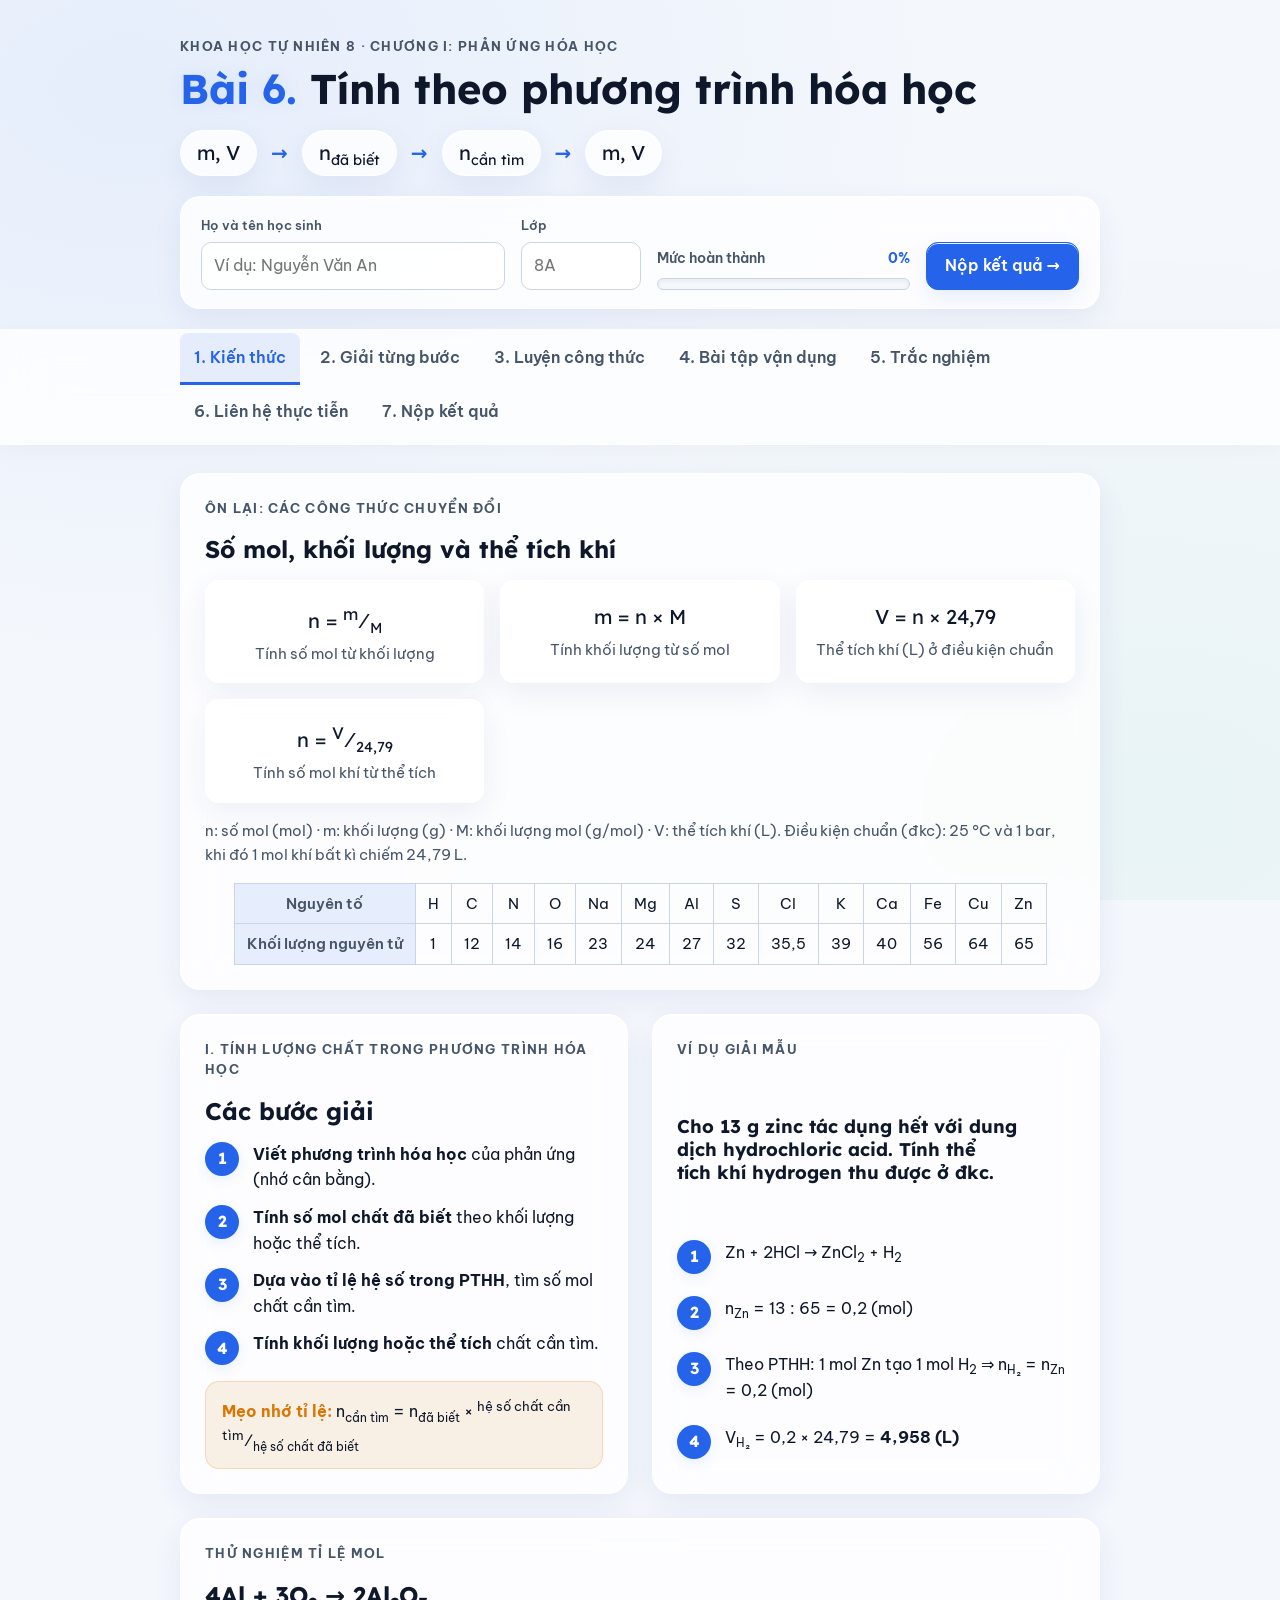
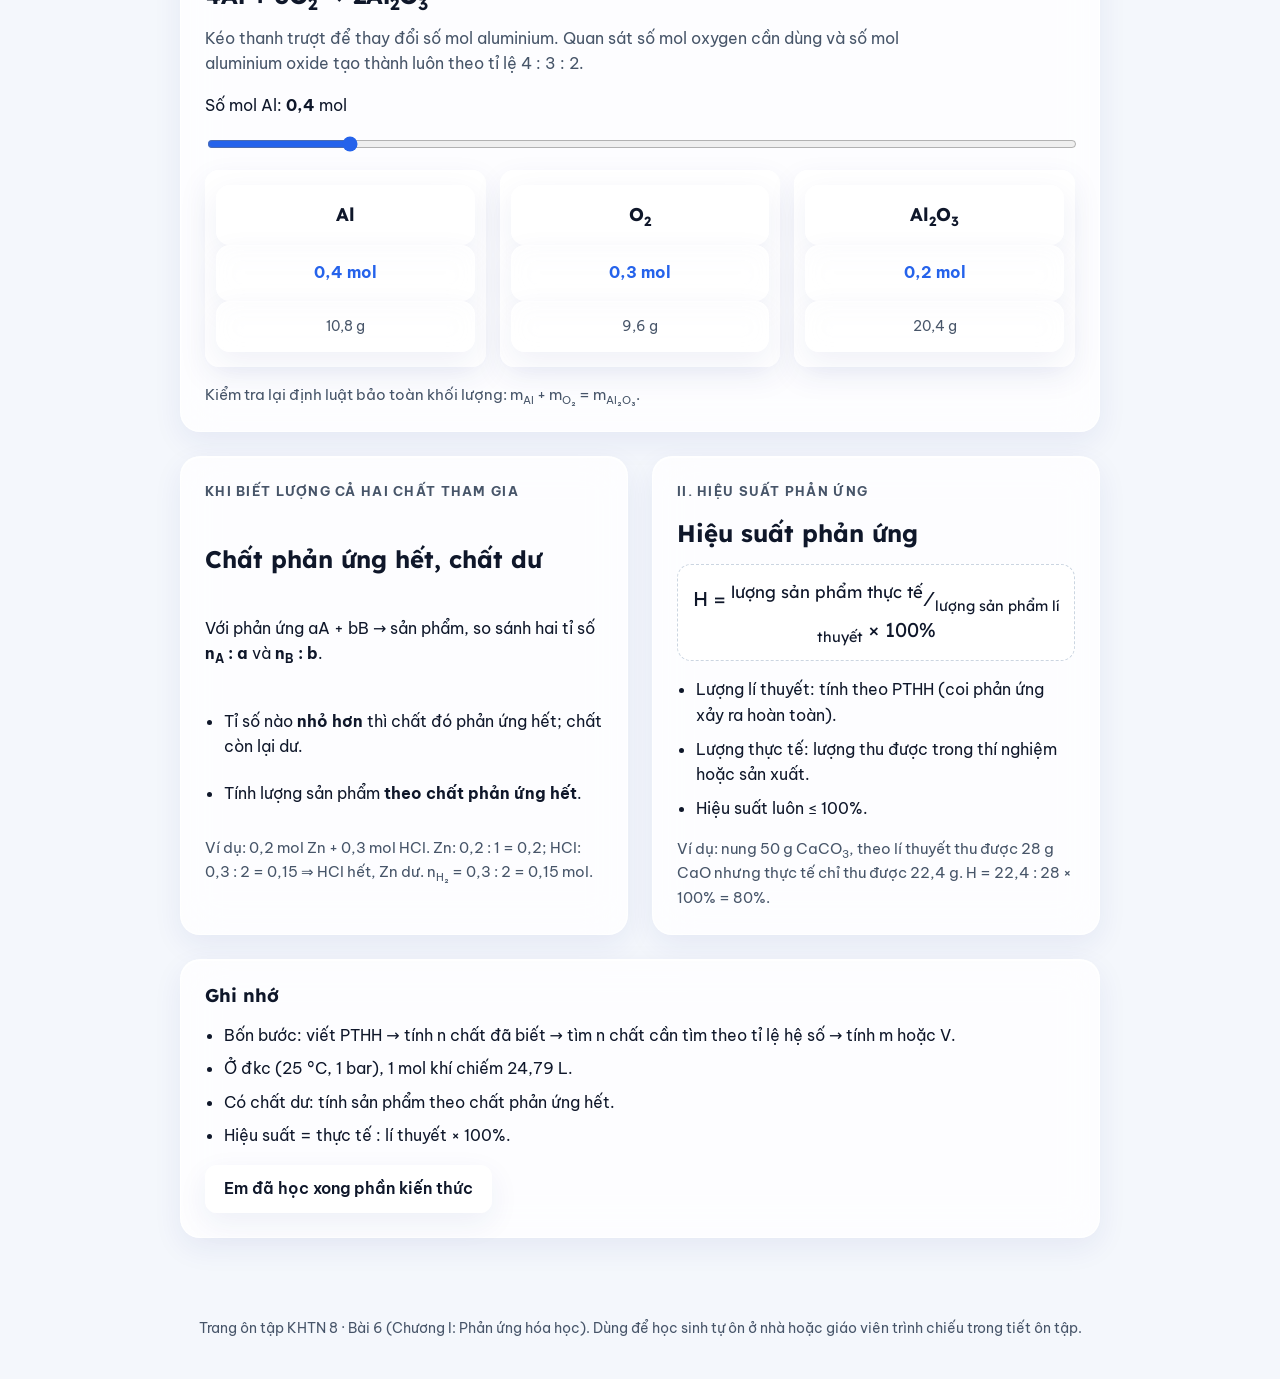
==== commit 1e802fd5: "Update index.html" ====
--- a/index.html
+++ b/index.html
@@ -3,7 +3,7 @@
 <head>
 <meta charset="utf-8">
 <meta name="viewport" content="width=device-width,initial-scale=1,viewport-fit=cover">
-<title>Bài 6 · Tính theo PTHH - Github by chisaki167</title>
+<title>Bài 6 · Tính theo PTHH</title>
 <link rel="preconnect" href="https://fonts.googleapis.com">
 <link rel="preconnect" href="https://fonts.gstatic.com" crossorigin>
 <link rel="stylesheet" href="https://fonts.googleapis.com/css2?family=Be+Vietnam+Pro:wght@400;500;600;700&family=Lexend:wght@500;600;700&display=swap">
@@ -440,7 +440,7 @@
       <div><div class="formula">V = n × 24,79</div><span class="explain">Thể tích khí (L) ở điều kiện chuẩn</span></div>
       <div><div class="formula">n = <sup>V</sup>⁄<sub>24,79</sub></div><span class="explain">Tính số mol khí từ thể tích</span></div>
     </div>
-    <p class="explain">n: số mol (mol) · m: khối lượng (g) · M: khối lượng mol (g/mol) · V: thể tích khí (L). Điều kiện chuẩn (đkc): 25 °C và 1 bar, khi đó 1 mol khí bất kì chiếm 24,79 L[cite: 3].</p>
+    <p class="explain">n: số mol (mol) · m: khối lượng (g) · M: khối lượng mol (g/mol) · V: thể tích khí (L). Điều kiện chuẩn (đkc): 25 °C và 1 bar, khi đó 1 mol khí bất kì chiếm 24,79 L.</p>
     <div class="table-wrap"><table class="mtable"><tr><th>Nguyên tố</th><td>H</td><td>C</td><td>N</td><td>O</td><td>Na</td><td>Mg</td><td>Al</td><td>S</td><td>Cl</td><td>K</td><td>Ca</td><td>Fe</td><td>Cu</td><td>Zn</td></tr><tr><th>Khối lượng nguyên tử</th><td>1</td><td>12</td><td>14</td><td>16</td><td>23</td><td>24</td><td>27</td><td>32</td><td>35,5</td><td>39</td><td>40</td><td>56</td><td>64</td><td>65</td></tr></table></div>
   </div>
 
@@ -458,7 +458,7 @@
     </div>
     <div class="card">
       <span class="eyebrow">Ví dụ giải mẫu</span>
-      <h3>Cho 13 g zinc tác dụng hết với dung dịch hydrochloric acid. Tính thể tích khí hydrogen thu được ở đkc[cite: 3].</h3>
+      <h3>Cho 13 g zinc tác dụng hết với dung dịch hydrochloric acid. Tính thể tích khí hydrogen thu được ở đkc.</h3>
       <ol class="steps">
         <li><div>Zn + 2HCl → ZnCl<sub>2</sub> + H<sub>2</sub></div></li>
         <li><div>n<sub>Zn</sub> = 13 : 65 = 0,2 (mol)</div></li>
@@ -471,7 +471,7 @@
   <div class="card ratio">
     <span class="eyebrow">Thử nghiệm tỉ lệ mol</span>
     <h2>4Al + 3O<sub>2</sub> → 2Al<sub>2</sub>O<sub>3</sub></h2>
-    <p class="lead">Kéo thanh trượt để thay đổi số mol aluminium. Quan sát số mol oxygen cần dùng và số mol aluminium oxide tạo thành luôn theo tỉ lệ 4 : 3 : 2[cite: 3].</p>
+    <p class="lead">Kéo thanh trượt để thay đổi số mol aluminium. Quan sát số mol oxygen cần dùng và số mol aluminium oxide tạo thành luôn theo tỉ lệ 4 : 3 : 2.</p>
     <label for="alRange">Số mol Al: <b id="alVal">0,4</b> mol</label>
     <input type="range" id="alRange" min="1" max="20" value="4">
     <div class="rgrid">
@@ -491,7 +491,7 @@
         <li>Tỉ số nào <b>nhỏ hơn</b> thì chất đó phản ứng hết; chất còn lại dư.</li>
         <li>Tính lượng sản phẩm <b>theo chất phản ứng hết</b>.</li>
       </ul>
-      <p class="explain">Ví dụ: 0,2 mol Zn + 0,3 mol HCl. Zn: 0,2 : 1 = 0,2; HCl: 0,3 : 2 = 0,15 ⇒ HCl hết, Zn dư. n<sub>H₂</sub> = 0,3 : 2 = 0,15 mol[cite: 3].</p>
+      <p class="explain">Ví dụ: 0,2 mol Zn + 0,3 mol HCl. Zn: 0,2 : 1 = 0,2; HCl: 0,3 : 2 = 0,15 ⇒ HCl hết, Zn dư. n<sub>H₂</sub> = 0,3 : 2 = 0,15 mol.</p>
     </div>
     <div class="card">
       <span class="eyebrow">II. Hiệu suất phản ứng</span>
@@ -502,7 +502,7 @@
         <li>Lượng thực tế: lượng thu được trong thí nghiệm hoặc sản xuất.</li>
         <li>Hiệu suất luôn ≤ 100%.</li>
       </ul>
-      <p class="explain">Ví dụ: nung 50 g CaCO<sub>3</sub>, theo lí thuyết thu được 28 g CaO nhưng thực tế chỉ thu được 22,4 g. H = 22,4 : 28 × 100% = 80%[cite: 3].</p>
+      <p class="explain">Ví dụ: nung 50 g CaCO<sub>3</sub>, theo lí thuyết thu được 28 g CaO nhưng thực tế chỉ thu được 22,4 g. H = 22,4 : 28 × 100% = 80%.</p>
     </div>
   </div>
 
@@ -510,7 +510,7 @@
     <h3>Ghi nhớ</h3>
     <ul class="clean">
       <li>Bốn bước: viết PTHH → tính n chất đã biết → tìm n chất cần tìm theo tỉ lệ hệ số → tính m hoặc V.</li>
-      <li>Ở đkc (25 °C, 1 bar), 1 mol khí chiếm 24,79 L[cite: 3].</li>
+      <li>Ở đkc (25 °C, 1 bar), 1 mol khí chiếm 24,79 L.</li>
       <li>Có chất dư: tính sản phẩm theo chất phản ứng hết.</li>
       <li>Hiệu suất = thực tế : lí thuyết × 100%.</li>
     </ul>
@@ -538,10 +538,10 @@
 <section class="panel" id="p-congthuc" hidden>
   <div class="card">
     <h2>Luyện công thức n, m, V</h2>
-    <p class="lead">Mỗi lượt máy ra một câu ngẫu nhiên. Làm đúng 10 câu là hoàn thành phần này. Dùng bảng khối lượng nguyên tử ở phần Kiến thức để tính khối lượng mol[cite: 3].</p>
+    <p class="lead">Mỗi lượt máy ra một câu ngẫu nhiên. Làm đúng 10 câu là hoàn thành phần này. Dùng bảng khối lượng nguyên tử ở phần Kiến thức để tính khối lượng mol.</p>
     <div class="row"><span class="tag" id="drillCount">Đúng 0/10</span></div>
     <div class="drill" id="drillQ"></div>
-    <div class="row" style="justify-content:center"><input id="drillA" inputmode="decimal" autocomplete="off" aria-label="Đáp số" style="width:8em;padding:10px 12px;border:2px solid var(--line-solid);border-radius:10px;background:var(--surface);color:var(--accent);font:inherit;font-weight:700;text-align:center"><span id="drillU"></span></div>
+    <div class="row" style="justify-content:center"><input id="drillA" inputmode="decimal" autocomplete="off" aria-label="Đáp số" style="width:8em;padding:10px 12px;border:1px solid var(--line-solid);border-radius:10px;background:var(--surface);color:var(--accent);font:inherit;font-weight:700;text-align:center"><span id="drillU"></span></div>
     <div class="row" style="justify-content:center"><button class="btn primary" id="drillCheck">Kiểm tra</button><button class="btn" id="drillHint">Gợi ý</button><button class="btn" id="drillNew">Câu khác</button></div>
     <div id="drillMsg" hidden></div>
   </div>
@@ -551,7 +551,7 @@
 <section class="panel" id="p-baitap" hidden>
   <div class="card">
     <h2>Bài tập vận dụng</h2>
-    <p class="lead">Giải ra giấy theo bốn bước rồi nhập đáp số (dùng dấu phẩy hoặc dấu chấm đều được). Kết quả thể tích làm tròn đến 2 chữ số thập phân[cite: 3].</p>
+    <p class="lead">Giải ra giấy theo bốn bước rồi nhập đáp số (dùng dấu phẩy hoặc dấu chấm đều được). Kết quả thể tích làm tròn đến 2 chữ số thập phân.</p>
     <p class="note"><b>Lưu ý:</b> bài nào em bấm "Xem lời giải" trước khi tự làm đúng sẽ không được tính điểm.</p>
     <div id="probs"></div>
   </div>
@@ -575,11 +575,11 @@
     <h2>Liên hệ thực tiễn</h2>
     <p class="lead">Suy nghĩ câu trả lời trước, rồi bấm vào từng câu hỏi để xem giải thích.</p>
   </div>
-  <details><summary>Vì sao các nhà máy phải tính theo phương trình hóa học trước khi sản xuất?</summary><p>Để biết cần bao nhiêu nguyên liệu cho một lượng sản phẩm mong muốn. Ví dụ lò vôi tính được: muốn có 56 tấn vôi sống CaO thì cần nung 100 tấn đá vôi CaCO<sub>3</sub> (theo lí thuyết). Tính trước giúp tiết kiệm nguyên liệu, chi phí và hạn chế chất thải[cite: 3].</p></details>
-  <details><summary>Vì sao trong thực tế hiệu suất phản ứng thường nhỏ hơn 100%?</summary><p>Phản ứng có thể xảy ra không hoàn toàn, nguyên liệu có lẫn tạp chất, có phản ứng phụ tạo chất khác, và sản phẩm bị hao hụt khi thu gom, lọc, chuyển bình[cite: 3].</p></details>
-  <details><summary>Túi khí ô tô bung ra trong tích tắc nhờ phản ứng nào? Người ta tính lượng hóa chất thế nào?</summary><p>Túi khí chứa sodium azide, khi va chạm bị phân hủy rất nhanh: 2NaN<sub>3</sub> → 2Na + 3N<sub>2</sub>. Khí nitrogen làm phồng túi. Nhà sản xuất tính theo PTHH để có lượng NaN<sub>3</sub> vừa đủ tạo ra thể tích khí cần thiết: quá ít túi không đủ căng, quá nhiều túi có thể bị nổ[cite: 3].</p></details>
-  <details><summary>Khi đun bếp, nếu thiếu không khí thì ngọn lửa có màu vàng, nhiều muội. Vì sao?</summary><p>Theo PTHH, nhiên liệu cần một lượng oxygen nhất định để cháy hoàn toàn thành carbon dioxide và nước. Thiếu oxygen thì nhiên liệu cháy không hoàn toàn, sinh muội than (carbon) và có thể sinh khí carbon monoxide rất độc. Vì vậy cần đun bếp ở nơi thoáng khí[cite: 3].</p></details>
-  <details><summary>Vì sao khi đốt than trong lò công nghiệp, người ta thường thổi dư không khí?</summary><p>Để than (chất cần sử dụng hết) phản ứng hết, cháy hoàn toàn, tỏa nhiều nhiệt và ít tạo khí carbon monoxide. Oxygen trong không khí là chất dư, có sẵn và không tốn tiền mua[cite: 3].</p></details>
+  <details><summary>Vì sao các nhà máy phải tính theo phương trình hóa học trước khi sản xuất?</summary><p>Để biết cần bao nhiêu nguyên liệu cho một lượng sản phẩm mong muốn. Ví dụ lò vôi tính được: muốn có 56 tấn vôi sống CaO thì cần nung 100 tấn đá vôi CaCO<sub>3</sub> (theo lí thuyết). Tính trước giúp tiết kiệm nguyên liệu, chi phí và hạn chế chất thải.</p></details>
+  <details><summary>Vì sao trong thực tế hiệu suất phản ứng thường nhỏ hơn 100%?</summary><p>Phản ứng có thể xảy ra không hoàn toàn, nguyên liệu có lẫn tạp chất, có phản ứng phụ tạo chất khác, và sản phẩm bị hao hụt khi thu gom, lọc, chuyển bình.</p></details>
+  <details><summary>Túi khí ô tô bung ra trong tích tắc nhờ phản ứng nào? Người ta tính lượng hóa chất thế nào?</summary><p>Túi khí chứa sodium azide, khi va chạm bị phân hủy rất nhanh: 2NaN<sub>3</sub> → 2Na + 3N<sub>2</sub>. Khí nitrogen làm phồng túi. Nhà sản xuất tính theo PTHH để có lượng NaN<sub>3</sub> vừa đủ tạo ra thể tích khí cần thiết: quá ít túi không đủ căng, quá nhiều túi có thể bị nổ.</p></details>
+  <details><summary>Khi đun bếp, nếu thiếu không khí thì ngọn lửa có màu vàng, nhiều muội. Vì sao?</summary><p>Theo PTHH, nhiên liệu cần một lượng oxygen nhất định để cháy hoàn toàn thành carbon dioxide và nước. Thiếu oxygen thì nhiên liệu cháy không hoàn toàn, sinh muội than (carbon) và có thể sinh khí carbon monoxide rất độc. Vì vậy cần đun bếp ở nơi thoáng khí.</p></details>
+  <details><summary>Vì sao khi đốt than trong lò công nghiệp, người ta thường thổi dư không khí?</summary><p>Để than (chất cần sử dụng hết) phản ứng hết, cháy hoàn toàn, tỏa nhiều nhiệt và ít tạo khí carbon monoxide. Oxygen trong không khí là chất dư, có sẵn và không tốn tiền mua.</p></details>
 </section>
 
 <!-- 7. NỘP KẾT QUẢ -->
@@ -600,7 +600,7 @@
       <div class="row"><button class="btn primary" id="makeCode">Tạo mã kết quả</button><button class="btn" id="copyCode" hidden>Sao chép mã</button></div>
       <div id="codeMsg" hidden></div>
       <div class="codebox" id="codeBox" hidden></div>
-      <p class="explain">Lưu ý: nếu em xóa tiến độ để làm lại, giáo viên sẽ thấy điều đó trong bảng kết quả. Mã chứa họ tên, lớp và kết quả các phần. Em có thể làm thêm rồi tạo mã mới; giáo viên sẽ giữ lại lần gửi mới nhất[cite: 3].</p>
+      <p class="explain">Lưu ý: nếu em xóa tiến độ để làm lại, giáo viên sẽ thấy điều đó trong bảng kết quả. Mã chứa họ tên, lớp và kết quả các phần. Em có thể làm thêm rồi tạo mã mới; giáo viên sẽ giữ lại lần gửi mới nhất.</p>
       <div class="row"><button class="btn" id="resetAll">Xóa tiến độ trên máy này</button></div>
     </div>
   </div>
@@ -610,14 +610,14 @@
 <section class="panel" id="p-giaovien" hidden>
   <div class="card">
     <h2>Bảng theo dõi của giáo viên</h2>
-    <p class="lead">Mục này chỉ hiện với giáo viên (chủ trang). Dán các mã học sinh gửi vào ô dưới (dán nguyên đoạn tin nhắn cũng được, trang tự lọc ra các mã), rồi bấm <b>Thêm kết quả</b>[cite: 3].</p>
+    <p class="lead">Mục này chỉ hiện với giáo viên (chủ trang). Dán các mã học sinh gửi vào ô dưới (dán nguyên đoạn tin nhắn cũng được, trang tự lọc ra các mã), rồi bấm <b>Thêm kết quả</b>.</p>
     <textarea id="pasteBox" aria-label="Dán mã kết quả của học sinh" placeholder="Dán mã dạng KHTN8B6-…"></textarea>
     <div class="row"><button class="btn primary" id="addCodes">Thêm kết quả</button><span class="explain" id="addMsg"></span></div>
     <p class="explain" id="dbNote"></p>
   </div>
   <div class="card">
     <h3>Quy đổi điểm cộng</h3>
-    <p class="explain">Học sinh đạt từ mức phần trăm nào thì được cộng bao nhiêu điểm. Dòng nào để trống sẽ được bỏ qua. Học sinh không đạt mức nào thì điểm cộng là 0[cite: 3].</p>
+    <p class="explain">Học sinh đạt từ mức phần trăm nào thì được cộng bao nhiêu điểm. Dòng nào để trống sẽ được bỏ qua. Học sinh không đạt mức nào thì điểm cộng là 0.</p>
     <div class="bonusrows">
       <div class="row"><label for="bm0">Từ</label><input id="bm0" inputmode="numeric" autocomplete="off"><span>% trở lên → cộng</span><input id="bp0" inputmode="decimal" autocomplete="off" aria-label="Điểm cộng mức 1"><span>điểm</span></div>
       <div class="row"><label for="bm1">Từ</label><input id="bm1" inputmode="numeric" autocomplete="off"><span>% trở lên → cộng</span><input id="bp1" inputmode="decimal" autocomplete="off" aria-label="Điểm cộng mức 2"><span>điểm</span></div>
@@ -637,7 +637,7 @@
 </section>
 
 </main>
-<footer class="wrap">Trang ôn tập KHTN 8 · Bài 6 (Chương I: Phản ứng hóa học). Dùng để học sinh tự ôn ở nhà hoặc giáo viên trình chiếu trong tiết ôn tập[cite: 3].</footer>
+<footer class="wrap">Trang ôn tập KHTN 8 · Bài 6 (Chương I: Phản ứng hóa học). Dùng để học sinh tự ôn ở nhà hoặc giáo viên trình chiếu trong tiết ôn tập.</footer>
 
 <script>
 (function(){
@@ -700,19 +700,19 @@
 
 /* ---------- giải từng bước ---------- */
 const G=[
-  {t:'Cho 6,5 g zinc (Zn) tác dụng hết với dung dịch hydrochloric acid. Tính khối lượng zinc chloride (ZnCl₂) tạo thành[cite: 3].',eq:'Zn + 2HCl → ZnCl<sub>2</sub> + H<sub>2</sub>',
+  {t:'Cho 6,5 g zinc (Zn) tác dụng hết với dung dịch hydrochloric acid. Tính khối lượng zinc chloride (ZnCl₂) tạo thành.',eq:'Zn + 2HCl → ZnCl<sub>2</sub> + H<sub>2</sub>',
    s:[{l:'Bước 2: Tính số mol Zn.',a:0.1,u:'mol',h:'n = m : M = 6,5 : 65'},
       {l:'Bước 3: Theo PTHH, tính số mol ZnCl₂.',a:0.1,u:'mol',h:'Hệ số của Zn và ZnCl₂ đều bằng 1, nên số mol bằng nhau.'},
       {l:'Bước 4: Tính khối lượng ZnCl₂.',a:13.6,u:'g',h:'M(ZnCl₂) = 65 + 2 × 35,5 = 136 g/mol; m = n × M'}]},
-  {t:'Đốt cháy hoàn toàn 4,8 g magnesium (Mg) trong oxygen. Tính khối lượng magnesium oxide (MgO) thu được[cite: 3].',eq:'2Mg + O<sub>2</sub> → 2MgO',
+  {t:'Đốt cháy hoàn toàn 4,8 g magnesium (Mg) trong oxygen. Tính khối lượng magnesium oxide (MgO) thu được.',eq:'2Mg + O<sub>2</sub> → 2MgO',
    s:[{l:'Bước 2: Tính số mol Mg.',a:0.2,u:'mol',h:'n = 4,8 : 24'},
       {l:'Bước 3: Theo PTHH, tính số mol MgO.',a:0.2,u:'mol',h:'Tỉ lệ Mg : MgO = 2 : 2 = 1 : 1'},
       {l:'Bước 4: Tính khối lượng MgO.',a:8,u:'g',h:'M(MgO) = 24 + 16 = 40 g/mol'}]},
-  {t:'Nung 25 g đá vôi (CaCO₃) đến khi phản ứng hoàn toàn. Tính thể tích khí carbon dioxide (CO₂) sinh ra ở đkc[cite: 3].',eq:'CaCO<sub>3</sub> → CaO + CO<sub>2</sub>',
+  {t:'Nung 25 g đá vôi (CaCO₃) đến khi phản ứng hoàn toàn. Tính thể tích khí carbon dioxide (CO₂) sinh ra ở đkc.',eq:'CaCO<sub>3</sub> → CaO + CO<sub>2</sub>',
    s:[{l:'Bước 2: Tính số mol CaCO₃.',a:0.25,u:'mol',h:'M(CaCO₃) = 40 + 12 + 3 × 16 = 100 g/mol'},
       {l:'Bước 3: Theo PTHH, tính số mol CO₂.',a:0.25,u:'mol',h:'Tỉ lệ CaCO₃ : CO₂ = 1 : 1'},
       {l:'Bước 4: Tính thể tích CO₂ ở đkc.',a:6.1975,u:'L',h:'V = n × 24,79 (làm tròn 2 chữ số thập phân: 6,20 L)'}]},
-  {t:'Đốt cháy hoàn toàn 5,4 g aluminium (Al) trong oxygen. Tính khối lượng aluminium oxide (Al₂O₃) tạo thành[cite: 3].',eq:'4Al + 3O<sub>2</sub> → 2Al<sub>2</sub>O<sub>3</sub>',
+  {t:'Đốt cháy hoàn toàn 5,4 g aluminium (Al) trong oxygen. Tính khối lượng aluminium oxide (Al₂O₃) tạo thành.',eq:'4Al + 3O<sub>2</sub> → 2Al<sub>2</sub>O<sub>3</sub>',
    s:[{l:'Bước 2: Tính số mol Al.',a:0.2,u:'mol',h:'n = 5,4 : 27'},
       {l:'Bước 3: Theo PTHH, tính số mol Al₂O₃.',a:0.1,u:'mol',h:'Tỉ lệ Al : Al₂O₃ = 4 : 2, nên n(Al₂O₃) = n(Al) × 2 : 4'},
       {l:'Bước 4: Tính khối lượng Al₂O₃.',a:10.2,u:'g',h:'M(Al₂O₃) = 2 × 27 + 3 × 16 = 102 g/mol'}]}
@@ -756,9 +756,9 @@
   if(type<=1){const [f,M,nm]=pick(SOLIDS);
     if(type===0)D={q:`Tính số mol của <b>${vn(n*M,3)} g</b> ${SUB(f)} (${nm}).`,a:n,u:'mol',h:`n = m : M; M(${f}) = ${vn(M,1)} g/mol`};
     else D={q:`Tính khối lượng của <b>${vn(n,2)} mol</b> ${SUB(f)} (${nm}).`,a:n*M,u:'g',h:`m = n × M; M(${f}) = ${vn(M,1)} g/mol`};}
-  else if(type===2){const [f,M,nm]=pick(GASES);D={q:`Tính thể tích của <b>${vn(n,2)} mol</b> khí ${SUB(f)} (${nm}) ở đkc[cite: 3].`,a:n*24.79,u:'L',h:'V = n × 24,79'};}
-  else if(type===3){const [f,M,nm]=pick(GASES);D={q:`Tính số mol của <b>${vn(n*24.79,4)} L</b> khí ${SUB(f)} (${nm}) ở đkc[cite: 3].`,a:n,u:'mol',h:'n = V : 24,79'};}
-  else{const [f,M,nm]=pick(GASES);D={q:`Tính thể tích ở đkc của <b>${vn(n*M,3)} g</b> khí ${SUB(f)} (${nm})[cite: 3].`,a:n*24.79,u:'L',h:`Tính n = m : M trước (M(${f}) = ${M} g/mol), rồi V = n × 24,79`};}
+  else if(type===2){const [f,M,nm]=pick(GASES);D={q:`Tính thể tích của <b>${vn(n,2)} mol</b> khí ${SUB(f)} (${nm}) ở đkc.`,a:n*24.79,u:'L',h:'V = n × 24,79'};}
+  else if(type===3){const [f,M,nm]=pick(GASES);D={q:`Tính số mol của <b>${vn(n*24.79,4)} L</b> khí ${SUB(f)} (${nm}) ở đkc.`,a:n,u:'mol',h:'n = V : 24,79'};}
+  else{const [f,M,nm]=pick(GASES);D={q:`Tính thể tích ở đkc của <b>${vn(n*M,3)} g</b> khí ${SUB(f)} (${nm}).`,a:n*24.79,u:'L',h:`Tính n = m : M trước (M(${f}) = ${M} g/mol), rồi V = n × 24,79`};}
   $('#drillQ').innerHTML=D.q;$('#drillU').textContent=D.u;$('#drillA').value='';$('#drillMsg').hidden=true;D.done=false;
 }
 function drillMsg(t,c){const m=$('#drillMsg');m.hidden=false;m.className='msg '+c;m.innerHTML=t;}
@@ -775,12 +775,12 @@
 
 /* ---------- bài tập vận dụng ---------- */
 const PROBS=[
-  {lv:'th',q:'Cho 2,7 g aluminium tác dụng với dung dịch hydrochloric acid dư: 2Al + 6HCl → 2AlCl₃ + 3H₂. Tính thể tích khí hydrogen thu được ở đkc[cite: 3].',u:'L',a:3.7185,s:'n<sub>Al</sub> = 2,7 : 27 = 0,1 mol ⇒ n<sub>H₂</sub> = 0,1 × 3 : 2 = 0,15 mol ⇒ V = 0,15 × 24,79 = <b>3,72 L</b>.'},
-  {lv:'th',q:'Đốt cháy hoàn toàn 3,2 g sulfur trong oxygen: S + O₂ → SO₂. Tính khối lượng sulfur dioxide tạo thành[cite: 3].',u:'g',a:6.4,s:'n<sub>S</sub> = 3,2 : 32 = 0,1 mol ⇒ n<sub>SO₂</sub> = 0,1 mol ⇒ m = 0,1 × 64 = <b>6,4 g</b>.'},
-  {lv:'vd',q:'Nhiệt phân potassium chlorate: 2KClO₃ → 2KCl + 3O₂. Tính khối lượng KClO₃ cần dùng để điều chế 7,437 L khí oxygen ở đkc[cite: 3].',u:'g',a:24.5,s:'n<sub>O₂</sub> = 7,437 : 24,79 = 0,3 mol ⇒ n<sub>KClO₃</sub> = 0,3 × 2 : 3 = 0,2 mol. M(KClO₃) = 39 + 35,5 + 48 = 122,5 g/mol ⇒ m = <b>24,5 g</b>.'},
-  {lv:'vd',q:'Cho 0,2 mol zinc tác dụng với dung dịch chứa 0,3 mol HCl: Zn + 2HCl → ZnCl₂ + H₂. Tính số mol khí hydrogen thu được[cite: 3].',u:'mol',a:0.15,s:'So sánh: Zn: 0,2 : 1 = 0,2; HCl: 0,3 : 2 = 0,15 ⇒ HCl phản ứng hết, Zn dư. Tính theo HCl: n<sub>H₂</sub> = 0,3 : 2 = <b>0,15 mol</b>.'},
-  {lv:'vd',q:'Nung 50 g CaCO₃ thu được 22,4 g CaO: CaCO₃ → CaO + CO₂. Tính hiệu suất của phản ứng (nhập số phần trăm)[cite: 3].',u:'%',a:80,s:'n<sub>CaCO₃</sub> = 0,5 mol ⇒ CaO lí thuyết = 0,5 × 56 = 28 g. H = 22,4 : 28 × 100% = <b>80%</b>.'},
-  {lv:'vd',q:'Đốt 4,8 g magnesium trong oxygen với hiệu suất 90%: 2Mg + O₂ → 2MgO. Tính khối lượng MgO thực tế thu được[cite: 3].',u:'g',a:7.2,s:'n<sub>Mg</sub> = 0,2 mol ⇒ MgO lí thuyết = 0,2 × 40 = 8 g. Thực tế = 8 × 90% = <b>7,2 g</b>.'}
+  {lv:'th',q:'Cho 2,7 g aluminium tác dụng với dung dịch hydrochloric acid dư: 2Al + 6HCl → 2AlCl₃ + 3H₂. Tính thể tích khí hydrogen thu được ở đkc.',u:'L',a:3.7185,s:'n<sub>Al</sub> = 2,7 : 27 = 0,1 mol ⇒ n<sub>H₂</sub> = 0,1 × 3 : 2 = 0,15 mol ⇒ V = 0,15 × 24,79 = <b>3,72 L</b>.'},
+  {lv:'th',q:'Đốt cháy hoàn toàn 3,2 g sulfur trong oxygen: S + O₂ → SO₂. Tính khối lượng sulfur dioxide tạo thành.',u:'g',a:6.4,s:'n<sub>S</sub> = 3,2 : 32 = 0,1 mol ⇒ n<sub>SO₂</sub> = 0,1 mol ⇒ m = 0,1 × 64 = <b>6,4 g</b>.'},
+  {lv:'vd',q:'Nhiệt phân potassium chlorate: 2KClO₃ → 2KCl + 3O₂. Tính khối lượng KClO₃ cần dùng để điều chế 7,437 L khí oxygen ở đkc.',u:'g',a:24.5,s:'n<sub>O₂</sub> = 7,437 : 24,79 = 0,3 mol ⇒ n<sub>KClO₃</sub> = 0,3 × 2 : 3 = 0,2 mol. M(KClO₃) = 39 + 35,5 + 48 = 122,5 g/mol ⇒ m = <b>24,5 g</b>.'},
+  {lv:'vd',q:'Cho 0,2 mol zinc tác dụng với dung dịch chứa 0,3 mol HCl: Zn + 2HCl → ZnCl₂ + H₂. Tính số mol khí hydrogen thu được.',u:'mol',a:0.15,s:'So sánh: Zn: 0,2 : 1 = 0,2; HCl: 0,3 : 2 = 0,15 ⇒ HCl phản ứng hết, Zn dư. Tính theo HCl: n<sub>H₂</sub> = 0,3 : 2 = <b>0,15 mol</b>.'},
+  {lv:'vd',q:'Nung 50 g CaCO₃ thu được 22,4 g CaO: CaCO₃ → CaO + CO₂. Tính hiệu suất của phản ứng (nhập số phần trăm).',u:'%',a:80,s:'n<sub>CaCO₃</sub> = 0,5 mol ⇒ CaO lí thuyết = 0,5 × 56 = 28 g. H = 22,4 : 28 × 100% = <b>80%</b>.'},
+  {lv:'vd',q:'Đốt 4,8 g magnesium trong oxygen với hiệu suất 90%: 2Mg + O₂ → 2MgO. Tính khối lượng MgO thực tế thu được.',u:'g',a:7.2,s:'n<sub>Mg</sub> = 0,2 mol ⇒ MgO lí thuyết = 0,2 × 40 = 8 g. Thực tế = 8 × 90% = <b>7,2 g</b>.'}
 ];
 $('#probs').innerHTML=PROBS.map((p,i)=>`<div class="prob">
   <div class="row"><span class="tag ${p.lv}">${p.lv==='th'?'Thông hiểu':'Vận dụng'}</span><b>Bài ${i+1}</b></div>
@@ -798,19 +798,19 @@
 
 /* ---------- trắc nghiệm ---------- */
 const Q=[
-  {lv:'nb',q:'Công thức tính số mol chất khi biết khối lượng là:',o:['n = m × M','n = M : m','n = m : M','n = m + M'],a:2,e:'n = m : M, trong đó m là khối lượng (g), M là khối lượng mol (g/mol)[cite: 3].'},
-  {lv:'nb',q:'Ở điều kiện chuẩn (25 °C, 1 bar), 1 mol khí bất kì chiếm thể tích là[cite: 3]:',o:['22,4 L','24,79 L','24 L','1 L'],a:1,e:'Thể tích mol khí ở đkc là 24,79 L/mol[cite: 3].'},
-  {lv:'nb',q:'Bước đầu tiên khi giải bài toán tính theo phương trình hóa học là[cite: 3]:',o:['Tính số mol chất đã biết.','Viết phương trình hóa học.','Tính khối lượng chất cần tìm.','Tính hiệu suất.'],a:1,e:'Phải có PTHH đã cân bằng mới biết tỉ lệ số mol giữa các chất[cite: 3].'},
-  {lv:'nb',q:'Công thức tính hiệu suất phản ứng là[cite: 3]:',o:['H = lí thuyết : thực tế × 100%','H = thực tế : lí thuyết × 100%','H = thực tế × lí thuyết','H = thực tế − lí thuyết'],a:1,e:'H = lượng sản phẩm thực tế : lượng sản phẩm lí thuyết × 100%[cite: 3].'},
-  {lv:'th',q:'Theo PTHH 2H<sub>2</sub> + O<sub>2</sub> → 2H<sub>2</sub>O, để đốt cháy hết 0,4 mol H<sub>2</sub> cần bao nhiêu mol O<sub>2</sub>[cite: 3]?',o:['0,4 mol','0,8 mol','0,2 mol','0,1 mol'],a:2,e:'Tỉ lệ H₂ : O₂ = 2 : 1 ⇒ n(O₂) = 0,4 : 2 = 0,2 mol[cite: 3].'},
-  {lv:'th',q:'Khối lượng của 0,25 mol CaCO<sub>3</sub> là[cite: 3]:',o:['25 g','40 g','2,5 g','100 g'],a:0,e:'M(CaCO₃) = 100 g/mol ⇒ m = 0,25 × 100 = 25 g[cite: 3].'},
-  {lv:'th',q:'Thể tích của 0,5 mol khí CO<sub>2</sub> ở đkc là[cite: 3]:',o:['11,2 L','12,395 L','24,79 L','22 L'],a:1,e:'V = 0,5 × 24,79 = 12,395 L[cite: 3].'},
-  {lv:'th',q:'Nhận định nào sau đây về hiệu suất phản ứng là đúng[cite: 3]?',o:['Luôn lớn hơn 100%.','Luôn bằng 100%.','Luôn nhỏ hơn hoặc bằng 100%.','Có thể là số âm.'],a:2,e:'Lượng thực tế không thể vượt lượng lí thuyết nên H ≤ 100%[cite: 3].'},
-  {lv:'th',q:'Khi một chất tham gia còn dư sau phản ứng, lượng sản phẩm được tính theo[cite: 3]:',o:['Chất dư.','Chất phản ứng hết.','Chất có khối lượng lớn hơn.','Trung bình của hai chất.'],a:1,e:'Chất phản ứng hết quyết định lượng sản phẩm tạo thành[cite: 3].'},
-  {lv:'vd',q:'Cho 5,6 g iron tác dụng với dung dịch HCl dư: Fe + 2HCl → FeCl<sub>2</sub> + H<sub>2</sub>. Thể tích H<sub>2</sub> thu được ở đkc là[cite: 3]:',o:['4,958 L','2,479 L','1,2395 L','24,79 L'],a:1,e:'n(Fe) = 5,6 : 56 = 0,1 mol = n(H₂) ⇒ V = 0,1 × 24,79 = 2,479 L[cite: 3].'},
-  {lv:'vd',q:'Đốt cháy hoàn toàn 2,4 g carbon: C + O<sub>2</sub> → CO<sub>2</sub>. Khối lượng CO<sub>2</sub> tạo thành là[cite: 3]:',o:['4,4 g','8,8 g','2,4 g','6,4 g'],a:1,e:'n(C) = 2,4 : 12 = 0,2 mol = n(CO₂) ⇒ m = 0,2 × 44 = 8,8 g[cite: 3].'},
-  {lv:'vd',q:'Cho 0,3 mol Mg phản ứng với 0,2 mol O<sub>2</sub>: 2Mg + O<sub>2</sub> → 2MgO. Sau phản ứng[cite: 3]:',o:['Mg dư 0,1 mol.','O<sub>2</sub> dư 0,05 mol.','O<sub>2</sub> dư 0,1 mol.','Hai chất phản ứng vừa đủ.'],a:1,e:'Mg: 0,3 : 2 = 0,15 < O₂: 0,2 : 1 = 0,2 ⇒ Mg hết. O₂ phản ứng 0,15 mol, dư 0,2 − 0,15 = 0,05 mol[cite: 3].'},
-  {lv:'vd',q:'Theo lí thuyết một phản ứng tạo ra 20 g sản phẩm, thực tế thu được 15 g. Hiệu suất phản ứng là[cite: 3]:',o:['75%','80%','133%','25%'],a:0,e:'H = 15 : 20 × 100% = 75%[cite: 3].'}
+  {lv:'nb',q:'Công thức tính số mol chất khi biết khối lượng là:',o:['n = m × M','n = M : m','n = m : M','n = m + M'],a:2,e:'n = m : M, trong đó m là khối lượng (g), M là khối lượng mol (g/mol).'},
+  {lv:'nb',q:'Ở điều kiện chuẩn (25 °C, 1 bar), 1 mol khí bất kì chiếm thể tích là:',o:['22,4 L','24,79 L','24 L','1 L'],a:1,e:'Thể tích mol khí ở đkc là 24,79 L/mol.'},
+  {lv:'nb',q:'Bước đầu tiên khi giải bài toán tính theo phương trình hóa học là:',o:['Tính số mol chất đã biết.','Viết phương trình hóa học.','Tính khối lượng chất cần tìm.','Tính hiệu suất.'],a:1,e:'Phải có PTHH đã cân bằng mới biết tỉ lệ số mol giữa các chất.'},
+  {lv:'nb',q:'Công thức tính hiệu suất phản ứng là:',o:['H = lí thuyết : thực tế × 100%','H = thực tế : lí thuyết × 100%','H = thực tế × lí thuyết','H = thực tế − lí thuyết'],a:1,e:'H = lượng sản phẩm thực tế : lượng sản phẩm lí thuyết × 100%.'},
+  {lv:'th',q:'Theo PTHH 2H<sub>2</sub> + O<sub>2</sub> → 2H<sub>2</sub>O, để đốt cháy hết 0,4 mol H<sub>2</sub> cần bao nhiêu mol O<sub>2</sub>?',o:['0,4 mol','0,8 mol','0,2 mol','0,1 mol'],a:2,e:'Tỉ lệ H₂ : O₂ = 2 : 1 ⇒ n(O₂) = 0,4 : 2 = 0,2 mol.'},
+  {lv:'th',q:'Khối lượng của 0,25 mol CaCO<sub>3</sub> là:',o:['25 g','40 g','2,5 g','100 g'],a:0,e:'M(CaCO₃) = 100 g/mol ⇒ m = 0,25 × 100 = 25 g.'},
+  {lv:'th',q:'Thể tích của 0,5 mol khí CO<sub>2</sub> ở đkc là:',o:['11,2 L','12,395 L','24,79 L','22 L'],a:1,e:'V = 0,5 × 24,79 = 12,395 L.'},
+  {lv:'th',q:'Nhận định nào sau đây về hiệu suất phản ứng là đúng?',o:['Luôn lớn hơn 100%.','Luôn bằng 100%.','Luôn nhỏ hơn hoặc bằng 100%.','Có thể là số âm.'],a:2,e:'Lượng thực tế không thể vượt lượng lí thuyết nên H ≤ 100%.'},
+  {lv:'th',q:'Khi một chất tham gia còn dư sau phản ứng, lượng sản phẩm được tính theo:',o:['Chất dư.','Chất phản ứng hết.','Chất có khối lượng lớn hơn.','Trung bình của hai chất.'],a:1,e:'Chất phản ứng hết quyết định lượng sản phẩm tạo thành.'},
+  {lv:'vd',q:'Cho 5,6 g iron tác dụng với dung dịch HCl dư: Fe + 2HCl → FeCl<sub>2</sub> + H<sub>2</sub>. Thể tích H<sub>2</sub> thu được ở đkc là:',o:['4,958 L','2,479 L','1,2395 L','24,79 L'],a:1,e:'n(Fe) = 5,6 : 56 = 0,1 mol = n(H₂) ⇒ V = 0,1 × 24,79 = 2,479 L.'},
+  {lv:'vd',q:'Đốt cháy hoàn toàn 2,4 g carbon: C + O<sub>2</sub> → CO<sub>2</sub>. Khối lượng CO<sub>2</sub> tạo thành là:',o:['4,4 g','8,8 g','2,4 g','6,4 g'],a:1,e:'n(C) = 2,4 : 12 = 0,2 mol = n(CO₂) ⇒ m = 0,2 × 44 = 8,8 g.'},
+  {lv:'vd',q:'Cho 0,3 mol Mg phản ứng với 0,2 mol O<sub>2</sub>: 2Mg + O<sub>2</sub> → 2MgO. Sau phản ứng:',o:['Mg dư 0,1 mol.','O<sub>2</sub> dư 0,05 mol.','O<sub>2</sub> dư 0,1 mol.','Hai chất phản ứng vừa đủ.'],a:1,e:'Mg: 0,3 : 2 = 0,15 < O₂: 0,2 : 1 = 0,2 ⇒ Mg hết. O₂ phản ứng 0,15 mol, dư 0,2 − 0,15 = 0,05 mol.'},
+  {lv:'vd',q:'Theo lí thuyết một phản ứng tạo ra 20 g sản phẩm, thực tế thu được 15 g. Hiệu suất phản ứng là:',o:['75%','80%','133%','25%'],a:0,e:'H = 15 : 20 × 100% = 75%.'}
 ];
 const LV={nb:['Nhận biết',''],th:['Thông hiểu','th'],vd:['Vận dụng','vd']};
 function renderQuiz(){
@@ -870,4 +870,119 @@
 }
 function cmsg(t,cls){const m=$('#codeMsg');m.hidden=false;m.className='msg '+cls;m.textContent=t;}
 let lastCode='';
-$('#make
+$('#makeCode').onclick=()=>{
+  if(S.name.trim().length<3){cmsg('Em hãy điền họ và tên ở đầu trang trước khi tạo mã.','bad');nameIn.focus();return;}
+  if(!S.cls.trim()){cmsg('Em hãy điền lớp ở đầu trang trước khi tạo mã.','bad');clsIn.focus();return;}
+  lastCode=makeCode();$('#codeBox').hidden=false;$('#codeBox').textContent=lastCode;$('#copyCode').hidden=false;
+  cmsg(`Đã tạo mã cho ${S.name.trim()} – lớp ${S.cls}. Mức hoàn thành: ${pctOf(parts())}%.`,'good');
+};
+$('#copyCode').onclick=()=>{
+  const sel=()=>{const r=document.createRange();r.selectNodeContents($('#codeBox'));const s=getSelection();s.removeAllRanges();s.addRange(r);};
+  try{navigator.clipboard.writeText(lastCode).then(()=>cmsg('Đã sao chép mã. Em dán vào tin nhắn gửi giáo viên nhé.','good'),()=>{sel();cmsg('Mã đã được bôi đen, em nhấn giữ hoặc Ctrl+C để sao chép.','info');});}
+  catch(e){sel();cmsg('Mã đã được bôi đen, em nhấn giữ hoặc Ctrl+C để sao chép.','info');}
+};
+let resetArm=0;
+$('#resetAll').onclick=()=>{
+  const b=$('#resetAll');
+  if(Date.now()-resetArm>4000){resetArm=Date.now();b.textContent='Bấm lần nữa để xác nhận xóa';setTimeout(()=>{b.textContent='Xóa tiến độ trên máy này'},4000);return;}
+  const dv=S.dev,rs=(S.rs||0)+1;S=blank();S.dev=dv;S.rs=rs;save();nameIn.value='';clsIn.value='';paintKt();gstep=0;renderG();paintDrill();renderQuiz();$('#codeBox').hidden=true;$('#copyCode').hidden=true;
+  b.textContent='Xóa tiến độ trên máy này';cmsg('Đã xóa tiến độ. Em có thể bắt đầu lại từ đầu.','info');
+};
+save();
+
+/* ---------- bảng giáo viên & quy đổi điểm cộng ---------- */
+let bonusRules=[{min:90,pts:1},{min:70,pts:0.5}];
+const bonusOf=pc=>{for(const r of [...bonusRules].sort((a,b)=>b.min-a.min))if(pc>=r.min)return r.pts;return 0;};
+const fmtPts=x=>String(Math.round(x*100)/100).replace('.',',');
+function paintBonusInputs(){const rs=[...bonusRules].sort((a,b)=>b.min-a.min);for(let i=0;i<3;i++){$('#bm'+i).value=rs[i]?rs[i].min:'';$('#bp'+i).value=rs[i]?fmtPts(rs[i].pts):'';}}
+$('#saveBonus').onclick=async()=>{
+  const out=[];
+  for(let i=0;i<3;i++){const a=$('#bm'+i).value.trim(),b=$('#bp'+i).value.trim();if(!a&&!b)continue;
+    const m=num(a),p=num(b);
+    if(isNaN(m)||m<0||m>100){$('#bonusMsg').textContent=`Dòng ${i+1}: mức phần trăm phải từ 0 đến 100.`;return;}
+    if(isNaN(p)||p<0||p>10){$('#bonusMsg').textContent=`Dòng ${i+1}: điểm cộng phải là số từ 0 đến 10.`;return;}
+    out.push({min:m,pts:p});}
+  bonusRules=out;
+  if(db){try{await db.doc('config/bonus').set({rules:out});}catch(e){$('#bonusMsg').textContent='Chưa lưu được, hãy thử lại.';return;}}
+  paintBonusInputs();renderTeacher();$('#bonusMsg').textContent=db?'Đã lưu. Bảng và file tải về dùng mức mới.':'Đã áp dụng cho lần mở này.';
+};
+
+const fqOf=r=>(typeof r.f==='number'&&r.f>=0)?r.f:(r.t>0?r.q:-1);
+const pctFromPayload=p=>pctOf([{v:p.k+p.r,t:1+N_REAL,w:5},{v:p.g,t:N_G,w:20},{v:Math.min(p.w,N_D),t:N_D,w:10},{v:p.p,t:N_PROB,w:25},{v:Math.max(0,fqOf(p)),t:N_Q,w:40}]);
+const slug=s=>s.normalize('NFD').replace(/[̀-ͯ]/g,'').replace(/đ/g,'d').replace(/Đ/g,'D').toLowerCase().replace(/[^a-z0-9]+/g,'-').replace(/^-|-$/g,'')||'hs';
+let rows=new Map(),db=null,downloads=null;
+const fmtTime=d=>{const t=new Date(d*60000);return t.toLocaleDateString('vi-VN',{day:'2-digit',month:'2-digit'})+' '+t.toLocaleTimeString('vi-VN',{hour:'2-digit',minute:'2-digit'});};
+function viewRows(){const f=$('#clsFilter').value;return [...rows.values()].filter(r=>!f||r.l===f).sort((a,b)=>a.l.localeCompare(b.l,'vi')||a.n.split(' ').pop().localeCompare(b.n.split(' ').pop(),'vi')||a.n.localeCompare(b.n,'vi'));}
+function renderTeacher(){
+  const sel=$('#clsFilter'),keep=sel.value,classes=[...new Set([...rows.values()].map(r=>r.l))].sort((a,b)=>a.localeCompare(b,'vi'));
+  sel.innerHTML='<option value="">Tất cả các lớp</option>'+classes.map(c=>`<option value="${esc(c)}">${esc(c)}</option>`).join('');
+  sel.value=classes.includes(keep)?keep:'';
+  const v=viewRows(),n=v.length;
+  const quizzed=v.filter(r=>fqOf(r)>=0);
+  const qAvg=quizzed.length?quizzed.reduce((a,r)=>a+fqOf(r),0)/quizzed.length/N_Q*10:0;
+  $('#tiles').innerHTML=[
+    ['Học sinh đã gửi',n],['Mức hoàn thành TB',(n?Math.round(v.reduce((a,r)=>a+pctFromPayload(r),0)/n):0)+'%'],
+    ['Được cộng điểm',v.filter(r=>bonusOf(pctFromPayload(r))>0).length],['Điểm TN trung bình',quizzed.length?qAvg.toFixed(1).replace('.',','):'–']
+  ].map(([k,val])=>`<div class="tile"><div class="k">${k}</div><div class="v">${val}</div></div>`).join('');
+  if(!n){$('#resTable').innerHTML='<tr><td class="explain">Chưa có kết quả nào. Dán mã học sinh gửi vào ô phía trên để bắt đầu.</td></tr>';return;}
+  $('#resTable').innerHTML='<tr><th>#</th><th>Họ và tên</th><th>Lớp</th><th>Mức hoàn thành</th><th>Điểm cộng</th><th>Từng bước</th><th>Công thức</th><th>Bài tập</th><th>TN lần đầu</th><th>Thời gian</th><th>Gửi lúc</th><th></th></tr>'+
+    v.map((r,i)=>{const pc=pctFromPayload(r),cls=pc>=80?'g':pc>=40?'m':'b';
+      const fq=fqOf(r),qd=fq>=0?`${fq}/${N_Q} <span class="explain">(${(fq/N_Q*10).toFixed(1).replace('.',',')}đ${r.t>1?' · luyện thêm '+(r.t-1)+' lần':''})</span>`:'<span class="explain">chưa làm</span>';
+      return `<tr><td>${i+1}</td><td><b>${esc(r.n)}</b>${(r.devs||[]).length>1?` <span class="pill m" title="Gửi mã từ nhiều máy khác nhau, có thể đã làm lại trắc nghiệm">${r.devs.length} máy</span>`:''}${r.z>0?` <span class="pill m" title="Học sinh đã bấm xóa tiến độ rồi làm lại">xóa làm lại ${r.z} lần</span>`:''}</td><td>${esc(r.l)}</td><td><span class="minibar"><i style="width:${pc}%"></i></span><span class="pill ${cls}">${pc}%</span></td><td class="n"><b>+${fmtPts(bonusOf(pc))}</b></td><td class="n">${r.g}/${N_G}</td><td class="n">${r.w}/${N_D}</td><td class="n">${r.p}/${N_PROB}</td><td>${qd}</td><td class="n">${r.m} ph</td><td>${fmtTime(r.d)}</td><td><button class="linkbtn" data-del="${esc(r.id)}">Xóa</button></td></tr>`;}).join('');
+}
+$('#clsFilter').addEventListener('change',renderTeacher);
+$('#resTable').addEventListener('click',async ev=>{
+  const b=ev.target.closest('[data-del]');if(!b)return;
+  if(b.dataset.arm!=='1'){b.dataset.arm='1';b.textContent='Xác nhận?';setTimeout(()=>{b.dataset.arm='';b.textContent='Xóa'},4000);return;}
+  const id=b.dataset.del;
+  if(db){try{await db.collection('results').doc(id).delete();}catch(e){$('#addMsg').textContent='Chưa xóa được, hãy thử lại sau.';return;}}
+  rows.delete(id);renderTeacher();
+});
+$('#addCodes').onclick=async()=>{
+  const txt=$('#pasteBox').value,found=txt.match(new RegExp(PREFIX+'-[A-Za-z0-9_-]+\\.[0-9a-f]{8}','g'))||[];
+  if(!found.length){$('#addMsg').textContent=/KHTN8B\d+-/.test(txt)?'Các mã này thuộc bài khác. Hãy dán vào trang của bài tương ứng.':'Không tìm thấy mã nào. Mã của bài này bắt đầu bằng '+PREFIX+'-';return;}
+  let added=0,bad=0,older=0;
+  for(const code of found){
+    const p=readCode(code);if(!p){bad++;continue;}
+    p.id=slug(p.l)+'_'+slug(p.n);
+    const old=rows.get(p.id);
+    const devs=[...new Set([...((old&&old.devs)||[]),...(p.x?[p.x]:[])])];
+    if(old&&old.d>p.d){if(devs.length>(old.devs||[]).length){const o2=Object.assign({},old,{devs});if(db){try{await db.collection('results').doc(p.id).set(o2);}catch(e){}}rows.set(p.id,o2);}older++;continue;}
+    p.devs=devs;
+    if(old&&(old.z||0)>(p.z||0))p.z=old.z;
+    if(old&&fqOf(old)>=0)p.f=fqOf(old);
+    if(db){try{await db.collection('results').doc(p.id).set(p);}catch(e){bad++;continue;}}
+    rows.set(p.id,p);added++;
+  }
+  $('#addMsg').textContent=`Đã thêm hoặc cập nhật ${added} kết quả`+(older?`, bỏ qua ${older} mã cũ hơn`:'')+(bad?`, ${bad} mã không hợp lệ (bị sửa hoặc thiếu ký tự)`:'')+'.';
+  if(added)$('#pasteBox').value='';
+  renderTeacher();
+};
+$('#exportCsv').onclick=async()=>{
+  const v=viewRows();if(!v.length){$('#exportMsg').textContent='Chưa có dữ liệu để tải.';return;}
+  const q=s=>'"'+String(s).replace(/"/g,'""')+'"';
+  const head=['STT','Họ và tên','Lớp','Mức hoàn thành (%)','Điểm cộng','Kiến thức','Giải từng bước (/4)','Luyện công thức (câu đúng)','Bài tập vận dụng (/6)','Trắc nghiệm lần đầu (/13)','Điểm trắc nghiệm lần đầu (/10)','Số lần làm trắc nghiệm','Liên hệ thực tiễn (/5)','Thời gian (phút)','Gửi lúc','Số máy đã gửi'];
+  const lines=[head.map(q).join(',')].concat(v.map((r,i)=>[i+1,r.n,r.l,pctFromPayload(r),bonusOf(pctFromPayload(r)),r.k?'Đã học':'Chưa',r.g,r.w,r.p,fqOf(r)>=0?fqOf(r):'',fqOf(r)>=0?(fqOf(r)/N_Q*10).toFixed(1):'',r.t,r.r,r.m,fmtTime(r.d),(r.devs||[]).length||1].map(q).join(',')));
+  if(!downloads){$('#exportMsg').textContent='Trình xem này không cho tải tệp.';return;}
+  try{await downloads.save({filename:'ket-qua-bai6-khtn8'+($('#clsFilter').value?'-'+$('#clsFilter').value:'')+'.csv',data:'﻿'+lines.join('\r\n')});$('#exportMsg').textContent='';}
+  catch(e){$('#exportMsg').textContent=e&&e.code==='declined'?'Đã hủy tải.':'Chưa tải được tệp.';}
+};
+(async()=>{
+  if(!window.claude||!claude.use)return;
+  const user=await claude.use('user');
+  if(!(user&&await user.isOwner()))return;
+  $('#teacherTab').hidden=false;paintBonusInputs();
+  if((location.hash||'').slice(1)==='giaovien')show('giaovien');
+  downloads=await claude.use('downloads');
+  if(!downloads)$('#exportCsv').hidden=true;
+  db=await claude.use('db');
+  if(!db){$('#dbNote').textContent='Lưu ý: lần mở này không kết nối được kho lưu trữ, kết quả chỉ giữ đến khi đóng trang.';renderTeacher();return;}
+  db.doc('config/bonus').onSnapshot(sn=>{const d=sn.exists&&sn.data();if(d&&Array.isArray(d.rules)){bonusRules=d.rules.map(r=>({min:+r.min,pts:+r.pts}));paintBonusInputs();renderTeacher();}},()=>{});
+  $('#dbNote').textContent='Kết quả được lưu lại cho lần mở sau và chỉ giáo viên xem được.';
+  db.collection('results').onSnapshot(snap=>{rows=new Map(snap.docs.map(d=>[d.id,Object.assign({},d.data(),{id:d.id})]));renderTeacher();},()=>{$('#dbNote').textContent='Mất kết nối kho lưu trữ. Hãy tải lại trang để xem dữ liệu mới nhất.';});
+  renderTeacher();
+})();
+})();
+</script>
+</body>
+</html>
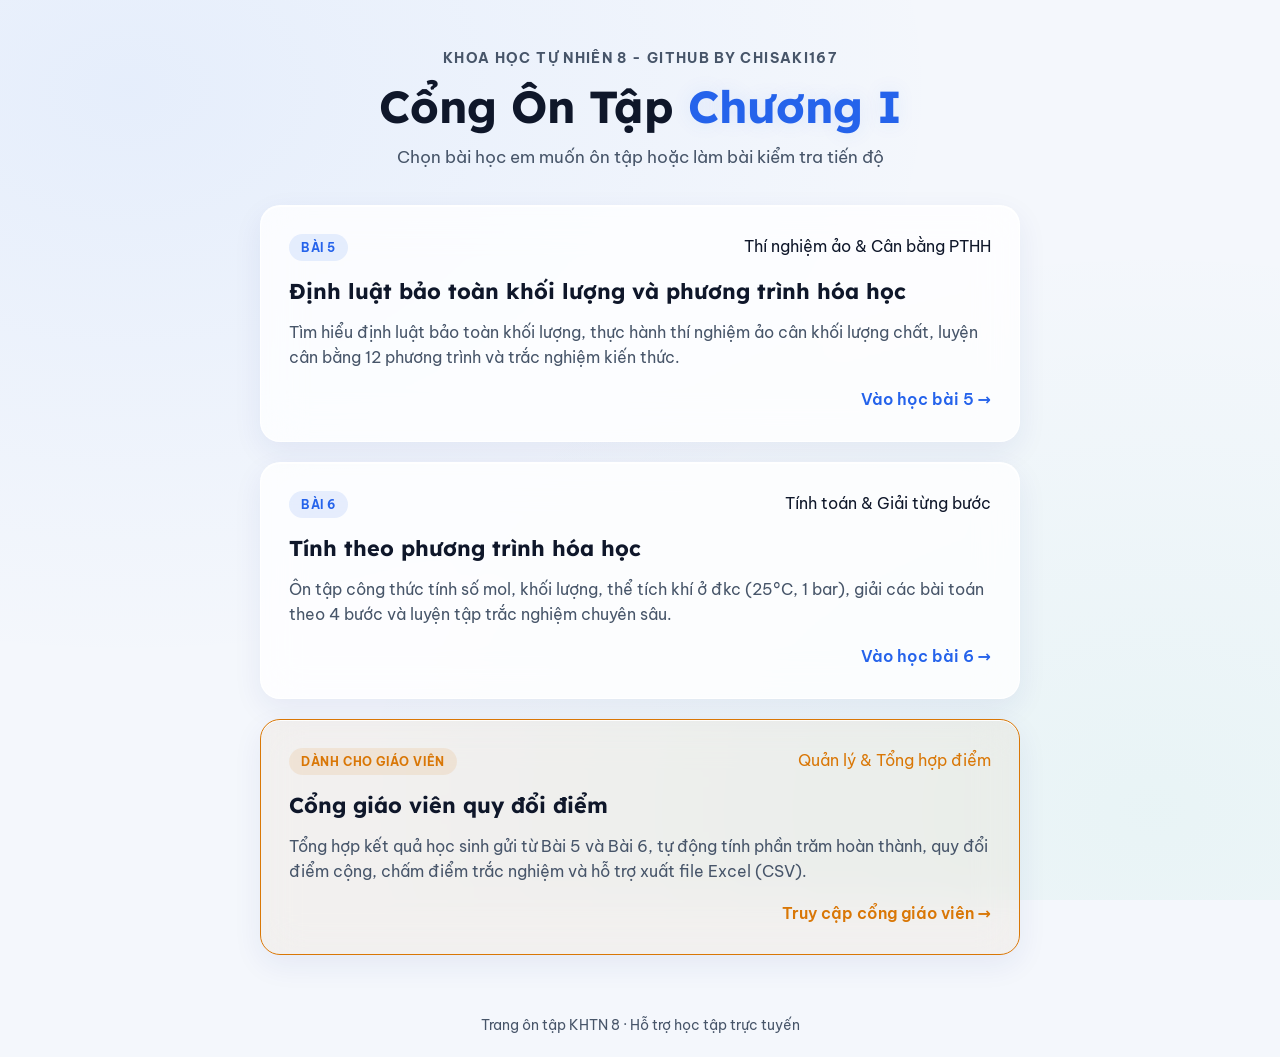
==== commit f57b86c3: "Update index.html" ====
--- a/index.html
+++ b/index.html
@@ -3,14 +3,12 @@
 <head>
 <meta charset="utf-8">
 <meta name="viewport" content="width=device-width,initial-scale=1,viewport-fit=cover">
-<title>Bài 6 · Tính theo PTHH</title>
+<title>Khoa học tự nhiên 8 · Ôn tập Chương I</title>
 <link rel="preconnect" href="https://fonts.googleapis.com">
 <link rel="preconnect" href="https://fonts.gstatic.com" crossorigin>
 <link rel="stylesheet" href="https://fonts.googleapis.com/css2?family=Be+Vietnam+Pro:wght@400;500;600;700&family=Lexend:wght@500;600;700&display=swap">
 <style>
-/* ==========================================
-   LIQUID GLASS DESIGN SYSTEM (macOS/iOS Style)
-   ========================================== */
+
 :root {
   color-scheme: light;
   --bg: #F4F7FC;
@@ -27,18 +25,6 @@
   --amber-soft: rgba(217, 119, 6, 0.1);
   --good: #059669;
   --good-soft: rgba(5, 150, 105, 0.1);
-  --bad: #DC2626;
-  --bad-soft: rgba(220, 38, 38, 0.1);
-  --liquid: rgba(59, 130, 246, 0.15);
-  --liquid2: rgba(16, 185, 129, 0.15);
-  --ppt: #FFFFFF;
-  --glass: rgba(148, 163, 184, 0.3);
-  --metal: #64748B;
-  --screen: #0F172A;
-  --digit: #34D399;
-  --h: #3B82F6;
-  --o: #EF4444;
-  --hx: #0F172A;
   --glass-border: 1px solid rgba(255, 255, 255, 0.8);
   --shadow-glass: 0 10px 30px 0 rgba(31, 38, 135, 0.07);
   --shadow-hover: 0 20px 40px 0 rgba(31, 38, 135, 0.12);
@@ -65,18 +51,6 @@
     --amber-soft: rgba(245, 158, 11, 0.2);
     --good: #10B981;
     --good-soft: rgba(16, 185, 129, 0.2);
-    --bad: #EF4444;
-    --bad-soft: rgba(239, 68, 68, 0.2);
-    --liquid: rgba(59, 130, 246, 0.25);
-    --liquid2: rgba(16, 185, 129, 0.25);
-    --ppt: #F9FAFB;
-    --glass: rgba(75, 85, 99, 0.4);
-    --metal: #9CA3AF;
-    --screen: #020617;
-    --digit: #34D399;
-    --h: #60A5FA;
-    --o: #F87171;
-    --hx: #030712;
     --glass-border: 1px solid rgba(255, 255, 255, 0.1);
     --shadow-glass: 0 10px 30px 0 rgba(0, 0, 0, 0.5);
     --shadow-hover: 0 20px 40px 0 rgba(0, 0, 0, 0.7);
@@ -100,18 +74,6 @@
   --amber-soft: rgba(245, 158, 11, 0.2);
   --good: #10B981;
   --good-soft: rgba(16, 185, 129, 0.2);
-  --bad: #EF4444;
-  --bad-soft: rgba(239, 68, 68, 0.2);
-  --liquid: rgba(59, 130, 246, 0.25);
-  --liquid2: rgba(16, 185, 129, 0.25);
-  --ppt: #F9FAFB;
-  --glass: rgba(75, 85, 99, 0.4);
-  --metal: #9CA3AF;
-  --screen: #020617;
-  --digit: #34D399;
-  --h: #60A5FA;
-  --o: #F87171;
-  --hx: #030712;
   --glass-border: 1px solid rgba(255, 255, 255, 0.1);
   --shadow-glass: 0 10px 30px 0 rgba(0, 0, 0, 0.5);
   --shadow-hover: 0 20px 40px 0 rgba(0, 0, 0, 0.7);
@@ -119,7 +81,6 @@
 }
 
 *, *::before, *::after { box-sizing: border-box; }
-html { scroll-padding-top: env(safe-area-inset-top, 0px); }
 body {
   margin: 0; padding: 0;
   font-family: var(--font-body); font-size: 16px; line-height: 1.6;
@@ -129,860 +90,97 @@
     radial-gradient(at 90% 90%, rgba(16, 185, 129, 0.05) 0px, transparent 50%);
   background-attachment: fixed;
   color: var(--ink);
+  min-height: 100vh;
+  display: flex;
+  flex-direction: column;
+  justify-content: space-between;
 }
-img { max-width: 100%; }
-[hidden]:not([hidden=until-found i]) { display: none !important; }
 
-.wrap { max-width: 960px; margin: 0 auto; padding-inline: 20px; }
-h1, h2, h3 { font-family: var(--font-display); line-height: 1.25; text-wrap: balance; margin: 0; }
-h2 { font-size: 1.5rem; }
-h3 { font-size: 1.15rem; }
+.wrap { max-width: 800px; margin: 0 auto; padding-inline: 20px; width: 100%; }
+h1, h2 { font-family: var(--font-display); line-height: 1.25; margin: 0; }
 p { margin: 0; }
-sub { font-size: .72em; line-height: 0; }
-button { font: inherit; cursor: pointer; }
-:focus-visible { outline: 3px solid var(--accent); outline-offset: 2px; border-radius: 8px; }
 
-/* Header & Top Bar */
-header.top { padding-block: 36px 20px; }
-.eyebrow { font-size: .8rem; letter-spacing: .1em; text-transform: uppercase; color: var(--muted); font-weight: 700; }
-header.top h1 { font-size: clamp(1.8rem, 4.5vw, 2.6rem); margin-top: 6px; }
-header.top h1 .lesson { color: var(--accent); text-shadow: 0 0 20px var(--accent-soft); }
-.law { margin-top: 16px; display: flex; flex-wrap: wrap; align-items: center; gap: 10px 14px; font-family: var(--font-display); font-size: clamp(1rem, 3vw, 1.25rem); }
-.law .chip {
-  background: var(--surface);
-  backdrop-filter: blur(16px); -webkit-backdrop-filter: blur(16px);
-  border: var(--glass-border); border-radius: 999px; padding: 6px 16px;
-  box-shadow: var(--shadow-glass), var(--inner-glow);
-}
-.law .eq { color: var(--accent); font-weight: 700; }
+header.top { padding-block: 48px 24px; text-align: center; }
+.eyebrow { font-size: .85rem; letter-spacing: .1em; text-transform: uppercase; color: var(--muted); font-weight: 700; }
+header.top h1 { font-size: clamp(2rem, 5vw, 2.8rem); margin-top: 8px; }
+header.top h1 .highlight { color: var(--accent); text-shadow: 0 0 20px var(--accent-soft); }
+.lead { color: var(--muted); margin-top: 10px; font-size: 1.05rem; }
 
-/* Tabs */
-nav.tabs {
-  position: sticky; top: env(safe-area-inset-top, 0px); z-index: 10;
-  background: var(--surface);
-  backdrop-filter: blur(20px); -webkit-backdrop-filter: blur(20px);
-  border-bottom: 1px solid var(--line);
-  box-shadow: 0 4px 20px rgba(0,0,0,0.03);
-}
-nav.tabs .wrap { display: flex; flex-wrap: wrap; gap: 2px 6px; padding-block: 4px; }
-nav.tabs button {
-  flex: none; background: none; border: 0; border-bottom: 3px solid transparent;
-  color: var(--muted); padding: 12px 14px; font-weight: 600; white-space: nowrap;
-  transition: all 0.3s cubic-bezier(0.4, 0, 0.2, 1);
-  border-radius: 8px 8px 0 0;
-}
-nav.tabs button:hover { color: var(--ink); background: var(--accent-soft); }
-nav.tabs button[aria-selected="true"] { color: var(--accent); border-bottom-color: var(--accent); background: var(--accent-soft); }
+main { padding-block: 10px 40px; display: grid; gap: 20px; }
 
-main { padding-block: 28px 60px; }
-section.panel { display: grid; gap: 24px; }
-
-/* Cards (Liquid Glass Effect) */
 .card {
   background: var(--surface);
   backdrop-filter: blur(20px); -webkit-backdrop-filter: blur(20px);
   border: var(--glass-border);
   box-shadow: var(--shadow-glass), var(--inner-glow);
   border-radius: var(--r);
-  padding: 24px; display: grid; gap: 16px; min-width: 0;
+  padding: 28px; display: grid; gap: 16px;
   transition: transform 0.3s cubic-bezier(0.4, 0, 0.2, 1), box-shadow 0.3s cubic-bezier(0.4, 0, 0.2, 1);
+  text-decoration: none; color: inherit;
 }
 .card:hover {
-  transform: translateY(-2px);
+  transform: translateY(-4px);
   box-shadow: var(--shadow-hover), var(--inner-glow);
+  border-color: var(--accent);
 }
-.lead { color: var(--muted); max-width: 68ch; }
-.grid2 { display: grid; grid-template-columns: repeat(auto-fit, minmax(min(100%, 320px), 1fr)); gap: 24px; }
-
-.statement {
-  background: var(--accent-soft);
-  backdrop-filter: blur(12px); -webkit-backdrop-filter: blur(12px);
-  border: 1px solid var(--accent);
-  border-radius: var(--r); padding: 18px 20px; font-weight: 600; font-size: 1.05rem;
-}
-.formula {
-  font-family: var(--font-display); font-size: 1.25rem; text-align: center;
-  padding: 14px; background: var(--surface);
-  border: 1px dashed var(--line-solid); border-radius: 14px;
-  box-shadow: var(--inner-glow);
-}
-ol.steps { margin: 0; padding: 0; list-style: none; display: grid; gap: 12px; counter-reset: s; }
-ol.steps li { counter-increment: s; display: grid; grid-template-columns: 36px 1fr; gap: 12px; align-items: start; }
-ol.steps li::before {
-  content: counter(s); width: 34px; height: 34px; border-radius: 50%;
-  background: var(--accent); color: var(--accent-ink);
-  display: grid; place-items: center; font-weight: 700; font-family: var(--font-display);
-  box-shadow: 0 4px 12px var(--accent-soft);
-}
-.note {
-  background: var(--amber-soft); border: 1px solid rgba(217, 119, 6, 0.2);
-  border-radius: 14px; padding: 14px 16px;
-}
-.note b { color: var(--amber); }
-ul.clean { margin: 0; padding-left: 1.2em; display: grid; gap: 8px; }
+.card-header { display: flex; justify-content: space-between; align-items: center; flex-wrap: wrap; gap: 10px; }
 .tag {
   display: inline-block; font-size: .75rem; font-weight: 700; letter-spacing: .05em; text-transform: uppercase;
-  padding: 4px 10px; border-radius: 999px; background: var(--accent-soft); color: var(--accent);
+  padding: 4px 12px; border-radius: 999px; background: var(--accent-soft); color: var(--accent);
 }
-.tag.th { background: var(--amber-soft); color: var(--amber); }
-.tag.vd { background: var(--bad-soft); color: var(--bad); }
+.card h2 { font-size: 1.35rem; }
+.card p { color: var(--muted); }
+.card-footer { display: flex; justify-content: flex-end; align-items: center; font-weight: 600; color: var(--accent); }
 
-/* Buttons */
-.btn {
-  border: var(--glass-border);
-  background: var(--surface);
-  backdrop-filter: blur(16px); -webkit-backdrop-filter: blur(16px);
-  color: var(--ink); border-radius: 12px; padding: 10px 18px; font-weight: 600;
-  box-shadow: var(--shadow-glass), var(--inner-glow);
-  transition: all 0.3s cubic-bezier(0.4, 0, 0.2, 1);
-}
-.btn:hover {
-  border-color: var(--accent);
-  transform: translateY(-2px);
-  box-shadow: var(--shadow-hover), var(--inner-glow);
-}
-.btn.primary {
-  background: var(--accent); border-color: var(--accent); color: var(--accent-ink);
-  box-shadow: 0 8px 20px var(--accent-soft), var(--inner-glow);
-}
-.btn.primary:hover {
-  filter: brightness(1.1);
-  box-shadow: 0 12px 25px var(--accent-soft), var(--inner-glow);
-}
-.btn:disabled { opacity: .5; cursor: default; transform: none !important; box-shadow: none !important; }
-.row { display: flex; flex-wrap: wrap; gap: 12px; align-items: center; }
-
-/* Lesson specific styles */
-.ratio { display: grid; gap: 16px; }
-.ratio input[type=range] { width: 100%; accent-color: var(--accent); }
-.rgrid { display: grid; grid-template-columns: repeat(3, minmax(0, 1fr)); gap: 14px; text-align: center; }
-.rgrid div {
-  border: var(--glass-border); border-radius: 14px; padding: 14px 10px;
-  background: var(--surface); backdrop-filter: blur(12px);
-  box-shadow: var(--shadow-glass);
-}
-.rgrid .f { font-family: var(--font-display); font-weight: 700; font-size: 1.15rem; }
-.rgrid .v { font-variant-numeric: tabular-nums; color: var(--accent); font-weight: 700; }
-.rgrid .s { font-size: .85rem; color: var(--muted); }
-
-.ftable { display: grid; grid-template-columns: repeat(auto-fit, minmax(min(100%, 210px), 1fr)); gap: 16px; }
-.ftable div {
-  border: var(--glass-border); border-radius: 14px; padding: 16px; text-align: center;
-  background: var(--surface); backdrop-filter: blur(12px); box-shadow: var(--shadow-glass);
-}
-.ftable .formula { border: 0; padding: 4px; background: none; box-shadow: none; }
-
-.gsteps { display: grid; gap: 14px; }
-.gstep {
-  display: grid; gap: 10px; border: var(--glass-border); border-radius: 14px; padding: 16px;
-  background: var(--surface); backdrop-filter: blur(12px); box-shadow: var(--shadow-glass);
-}
-.gstep.ok { border-color: var(--good); background: var(--good-soft); }
-.gstep .lbl { font-weight: 600; }
-.gstep input {
-  width: 8em; padding: 10px 12px; border: 1px solid var(--line-solid); border-radius: 10px;
-  background: var(--surface); color: var(--ink); font: inherit;
-}
-
-.drill { font-family: var(--font-display); font-size: clamp(1.1rem, 3.2vw, 1.4rem); text-align: center; padding: 14px 0; }
-.mtable { border-collapse: collapse; font-variant-numeric: tabular-nums; font-size: .92rem; margin: 0 auto; }
-.mtable td, .mtable th { border: 1px solid var(--line-solid); padding: 8px 12px; text-align: center; }
-.mtable th { color: var(--muted); font-weight: 600; background: var(--accent-soft); }
-
-/* Balancing & Lists */
-.eqlist { display: flex; flex-wrap: wrap; gap: 8px; }
-.eqlist button {
-  min-width: 44px; border: var(--glass-border); background: var(--surface); color: var(--ink);
-  border-radius: 10px; padding: 6px 12px; font-weight: 600; font-variant-numeric: tabular-nums;
-  backdrop-filter: blur(10px); -webkit-backdrop-filter: blur(10px);
-}
-.eqlist button.cur { border-color: var(--accent); color: var(--accent); box-shadow: inset 0 0 0 1px var(--accent), var(--shadow-glass); }
-.eqlist button.done { background: var(--good-soft); border-color: var(--good); color: var(--good); }
-
-.msg { border-radius: 12px; padding: 12px 16px; font-weight: 500; backdrop-filter: blur(10px); }
-.msg.good { background: var(--good-soft); color: var(--good); border: 1px solid var(--good); }
-.msg.bad { background: var(--bad-soft); color: var(--bad); border: 1px solid var(--bad); }
-.msg.info { background: var(--amber-soft); color: var(--amber); border: 1px solid var(--amber); }
-
-/* Problems & Quiz */
-.prob { display: grid; gap: 12px; padding-block: 16px; border-top: 1px solid var(--line-solid); }
-.prob:first-of-type { border-top: 0; padding-top: 0; }
-.prob input { width: 8em; padding: 10px 12px; border: 1px solid var(--line-solid); border-radius: 10px; background: var(--surface); color: var(--ink); font: inherit; }
-
-.q { display: grid; gap: 12px; padding-block: 18px; border-top: 1px solid var(--line-solid); }
-.q:first-child { border-top: 0; padding-top: 0; }
-.q .qh { display: flex; gap: 12px; align-items: baseline; flex-wrap: wrap; }
-.q .num { font-family: var(--font-display); font-weight: 700; color: var(--accent); }
-.opts { display: grid; gap: 10px; }
-.opts label {
-  display: flex; gap: 12px; align-items: flex-start;
-  border: var(--glass-border); border-radius: 12px; padding: 12px 14px; cursor: pointer;
-  background: var(--surface); backdrop-filter: blur(12px); -webkit-backdrop-filter: blur(12px);
-  box-shadow: var(--shadow-glass); transition: all 0.2s;
-}
-.opts label:hover { border-color: var(--accent); transform: translateX(4px); }
-.opts input { margin-top: 5px; accent-color: var(--accent); }
-.opts label.right { border-color: var(--good); background: var(--good-soft); }
-.opts label.wrong { border-color: var(--bad); background: var(--bad-soft); }
-.explain { font-size: .94rem; color: var(--muted); }
-.score { display: flex; align-items: center; gap: 16px; flex-wrap: wrap; }
-.score .big { font-family: var(--font-display); font-size: 2.6rem; font-weight: 700; color: var(--accent); font-variant-numeric: tabular-nums; text-shadow: 0 0 20px var(--accent-soft); }
-
-details {
-  border: var(--glass-border); border-radius: 14px; background: var(--surface);
-  backdrop-filter: blur(16px); -webkit-backdrop-filter: blur(16px);
-  padding: 14px 18px; box-shadow: var(--shadow-glass);
-  transition: all 0.3s;
-}
-details[open] { border-color: var(--accent); box-shadow: var(--shadow-hover); }
-details summary { cursor: pointer; font-weight: 600; }
-details p { margin-top: 10px; color: var(--muted); }
-footer { color: var(--muted); font-size: .85rem; padding-block: 20px 40px; text-align: center; }
-
-/* Student Bar */
-.student {
-  margin-top: 20px; display: flex; flex-wrap: wrap; gap: 16px; align-items: end;
-  background: var(--surface);
-  backdrop-filter: blur(20px); -webkit-backdrop-filter: blur(20px);
-  border: var(--glass-border); border-radius: var(--r); padding: 18px 20px;
-  box-shadow: var(--shadow-glass), var(--inner-glow);
-}
-.field { display: grid; gap: 6px; min-width: 0; }
-.field label { font-size: .8rem; font-weight: 600; color: var(--muted); }
-.field input, .field select, textarea {
-  font: inherit; padding: 10px 12px; border: 1px solid var(--line-solid); border-radius: 10px; background: var(--surface); color: var(--ink);
-  box-shadow: var(--inner-glow);
-}
-.field.name { flex: 2 1 240px; } .field.name input { width: 100%; }
-.field.cls { flex: 0 1 120px; } .field.cls input { width: 100%; }
-.meter { flex: 1 1 220px; display: grid; gap: 8px; }
-.meter .lbl { display: flex; justify-content: space-between; font-size: .85rem; color: var(--muted); font-weight: 600; }
-.meter .lbl b { color: var(--accent); font-variant-numeric: tabular-nums; }
-.bar { height: 12px; border-radius: 999px; background: var(--bg); border: 1px solid var(--line-solid); overflow: hidden; box-shadow: inset 0 2px 4px rgba(0,0,0,0.05); }
-.bar i { display: block; height: 100%; width: 0; background: linear-gradient(90deg, var(--accent), var(--good)); border-radius: 999px; transition: width .5s cubic-bezier(0.4, 0, 0.2, 1); }
-.prog { display: grid; gap: 10px; }
-.prog .it { display: grid; grid-template-columns: minmax(0, 1fr) auto; gap: 6px 14px; align-items: center; }
-.prog .it .bar { grid-column: 1 / -1; height: 8px; }
-.prog .it span:last-of-type { font-variant-numeric: tabular-nums; color: var(--muted); font-weight: 600; }
-.codebox {
-  font-family: ui-monospace, Menlo, Consolas, monospace; font-size: .85rem; word-break: break-all;
-  background: var(--screen); color: var(--digit); border: 1px dashed var(--accent); border-radius: 12px; padding: 14px;
-  box-shadow: inset 0 2px 8px rgba(0,0,0,0.5);
-}
-.donebtn { justify-self: start; }
-.donebtn.on { background: var(--good-soft); border-color: var(--good); color: var(--good); }
-
-/* Teacher Board */
-.tiles { display: grid; grid-template-columns: repeat(auto-fit, minmax(150px, 1fr)); gap: 14px; }
-.tile {
-  border: var(--glass-border); border-radius: 12px; padding: 14px 16px; background: var(--surface);
-  backdrop-filter: blur(12px); -webkit-backdrop-filter: blur(12px); box-shadow: var(--shadow-glass);
-}
-.tile .v { font-family: var(--font-display); font-size: 1.8rem; font-weight: 700; font-variant-numeric: tabular-nums; color: var(--accent); }
-.tile .k { font-size: .8rem; color: var(--muted); font-weight: 600; }
-table.res { border-collapse: collapse; width: 100%; min-width: 780px; font-variant-numeric: tabular-nums; font-size: .92rem; }
-table.res th, table.res td { border-bottom: 1px solid var(--line-solid); padding: 10px 10px; text-align: left; vertical-align: middle; }
-table.res th { font-size: .75rem; text-transform: uppercase; letter-spacing: .05em; color: var(--muted); }
-table.res td.n { text-align: right; }
-.pill { display: inline-block; border-radius: 999px; padding: 2px 10px; font-size: .8rem; font-weight: 700; }
-.pill.g { background: var(--good-soft); color: var(--good); }
-.pill.m { background: var(--amber-soft); color: var(--amber); }
-.pill.b { background: var(--bad-soft); color: var(--bad); }
-.minibar { display: inline-block; width: 60px; height: 8px; border-radius: 999px; background: var(--line-solid); vertical-align: middle; margin-right: 8px; overflow: hidden; }
-.minibar i { display: block; height: 100%; background: var(--accent); }
-textarea { width: 100%; min-height: 120px; resize: vertical; }
-.linkbtn { background: none; border: 0; color: var(--bad); font-weight: 600; padding: 2px 6px; cursor: pointer; }
-.linkbtn:hover { text-decoration: underline; }
-
-.bonusrows { display: grid; gap: 10px; }
-.bonusrows input { width: 5.5em; padding: 8px 10px; border: 1px solid var(--line-solid); border-radius: 8px; background: var(--surface); color: var(--ink); font: inherit; text-align: center; }
-nav.tabs button.teacher { color: var(--amber); }
-@media (prefers-reduced-motion: reduce) { .bub, .bubin { animation-duration: 4s; } }
+footer { color: var(--muted); font-size: .85rem; padding-block: 20px; text-align: center; }
 </style>
 </head>
 <body>
 
 <header class="top wrap">
-  <div class="eyebrow">Khoa học tự nhiên 8 · Chương I: Phản ứng hóa học</div>
-  <h1><span class="lesson">Bài 6.</span> Tính theo phương trình hóa học</h1>
-  <div class="law"><span class="chip">m, V</span><span class="eq">→</span><span class="chip">n<sub>đã biết</sub></span><span class="eq">→</span><span class="chip">n<sub>cần tìm</sub></span><span class="eq">→</span><span class="chip">m, V</span></div>
-  <div class="student" id="studentBar">
-    <div class="field name"><label for="stName">Họ và tên học sinh</label><input id="stName" autocomplete="off" placeholder="Ví dụ: Nguyễn Văn An" maxlength="60"></div>
-    <div class="field cls"><label for="stClass">Lớp</label><input id="stClass" autocomplete="off" placeholder="8A" maxlength="10"></div>
-    <div class="meter"><div class="lbl"><span>Mức hoàn thành</span><b id="pctTop">0%</b></div><div class="bar"><i id="barTop"></i></div></div>
-    <button class="btn primary" id="goSubmit">Nộp kết quả →</button>
-  </div>
+  <div class="eyebrow">Khoa học tự nhiên 8 - Github by chisaki167</div>
+  <h1>Cổng Ôn Tập <span class="highlight">Chương I</span></h1>
+  <p class="lead">Chọn bài học em muốn ôn tập hoặc làm bài kiểm tra tiến độ</p>
 </header>
 
-<nav class="tabs" aria-label="Các phần ôn tập">
-  <div class="wrap" role="tablist">
-    <button role="tab" data-tab="kienthuc" aria-selected="true">1. Kiến thức</button>
-    <button role="tab" data-tab="tungbuoc" aria-selected="false">2. Giải từng bước</button>
-    <button role="tab" data-tab="congthuc" aria-selected="false">3. Luyện công thức</button>
-    <button role="tab" data-tab="baitap" aria-selected="false">4. Bài tập vận dụng</button>
-    <button role="tab" data-tab="tracnghiem" aria-selected="false">5. Trắc nghiệm</button>
-    <button role="tab" data-tab="thuctien" aria-selected="false">6. Liên hệ thực tiễn</button>
-    <button role="tab" data-tab="nopbai" aria-selected="false">7. Nộp kết quả</button>
-    <button role="tab" data-tab="giaovien" aria-selected="false" class="teacher" id="teacherTab" hidden>Giáo viên</button>
-  </div>
-</nav>
+<main class="wrap">
+  <!-- Bài 5 -->
+  <a href="bai5.html" class="card">
+    <div class="card-header">
+      <span class="tag">Bài 5</span>
+      <span class="muted">Thí nghiệm ảo & Cân bằng PTHH</span>
+    </div>
+    <h2>Định luật bảo toàn khối lượng và phương trình hóa học</h2>
+    <p>Tìm hiểu định luật bảo toàn khối lượng, thực hành thí nghiệm ảo cân khối lượng chất, luyện cân bằng 12 phương trình và trắc nghiệm kiến thức.</p>
+    <div class="card-footer">Vào học bài 5 →</div>
+  </a>
 
-<main class="wrap">
+  <!-- Bài 6 -->
+  <a href="bai6.html" class="card">
+    <div class="card-header">
+      <span class="tag">Bài 6</span>
+      <span class="muted">Tính toán & Giải từng bước</span>
+    </div>
+    <h2>Tính theo phương trình hóa học</h2>
+    <p>Ôn tập công thức tính số mol, khối lượng, thể tích khí ở đkc (25°C, 1 bar), giải các bài toán theo 4 bước và luyện tập trắc nghiệm chuyên sâu.</p>
+    <div class="card-footer">Vào học bài 6 →</div>
+  </a>
 
-<!-- 1. KIẾN THỨC -->
-<section class="panel" id="p-kienthuc">
-  <div class="card">
-    <span class="eyebrow">Ôn lại: các công thức chuyển đổi</span>
-    <h2>Số mol, khối lượng và thể tích khí</h2>
-    <div class="ftable">
-      <div><div class="formula">n = <sup>m</sup>⁄<sub>M</sub></div><span class="explain">Tính số mol từ khối lượng</span></div>
-      <div><div class="formula">m = n × M</div><span class="explain">Tính khối lượng từ số mol</span></div>
-      <div><div class="formula">V = n × 24,79</div><span class="explain">Thể tích khí (L) ở điều kiện chuẩn</span></div>
-      <div><div class="formula">n = <sup>V</sup>⁄<sub>24,79</sub></div><span class="explain">Tính số mol khí từ thể tích</span></div>
+  <!-- Giáo viên quy đổi điểm -->
+  <a href="giaovien.html" class="card" style="border-color: var(--amber); background: rgba(217, 119, 6, 0.05);">
+    <div class="card-header">
+      <span class="tag" style="background: var(--amber-soft); color: var(--amber);">Dành cho giáo viên</span>
+      <span class="muted" style="color: var(--amber);">Quản lý & Tổng hợp điểm</span>
     </div>
-    <p class="explain">n: số mol (mol) · m: khối lượng (g) · M: khối lượng mol (g/mol) · V: thể tích khí (L). Điều kiện chuẩn (đkc): 25 °C và 1 bar, khi đó 1 mol khí bất kì chiếm 24,79 L.</p>
-    <div class="table-wrap"><table class="mtable"><tr><th>Nguyên tố</th><td>H</td><td>C</td><td>N</td><td>O</td><td>Na</td><td>Mg</td><td>Al</td><td>S</td><td>Cl</td><td>K</td><td>Ca</td><td>Fe</td><td>Cu</td><td>Zn</td></tr><tr><th>Khối lượng nguyên tử</th><td>1</td><td>12</td><td>14</td><td>16</td><td>23</td><td>24</td><td>27</td><td>32</td><td>35,5</td><td>39</td><td>40</td><td>56</td><td>64</td><td>65</td></tr></table></div>
-  </div>
+    <h2>Cổng giáo viên quy đổi điểm</h2>
+    <p>Tổng hợp kết quả học sinh gửi từ Bài 5 và Bài 6, tự động tính phần trăm hoàn thành, quy đổi điểm cộng, chấm điểm trắc nghiệm và hỗ trợ xuất file Excel (CSV).</p>
+    <div class="card-footer" style="color: var(--amber);">Truy cập cổng giáo viên →</div>
+  </a>
+</main>
 
-  <div class="grid2">
-    <div class="card">
-      <span class="eyebrow">I. Tính lượng chất trong phương trình hóa học</span>
-      <h2>Các bước giải</h2>
-      <ol class="steps">
-        <li><div><b>Viết phương trình hóa học</b> của phản ứng (nhớ cân bằng).</div></li>
-        <li><div><b>Tính số mol chất đã biết</b> theo khối lượng hoặc thể tích.</div></li>
-        <li><div><b>Dựa vào tỉ lệ hệ số trong PTHH</b>, tìm số mol chất cần tìm.</div></li>
-        <li><div><b>Tính khối lượng hoặc thể tích</b> chất cần tìm.</div></li>
-      </ol>
-      <div class="note"><b>Mẹo nhớ tỉ lệ:</b> n<sub>cần tìm</sub> = n<sub>đã biết</sub> × <sup>hệ số chất cần tìm</sup>⁄<sub>hệ số chất đã biết</sub></div>
-    </div>
-    <div class="card">
-      <span class="eyebrow">Ví dụ giải mẫu</span>
-      <h3>Cho 13 g zinc tác dụng hết với dung dịch hydrochloric acid. Tính thể tích khí hydrogen thu được ở đkc.</h3>
-      <ol class="steps">
-        <li><div>Zn + 2HCl → ZnCl<sub>2</sub> + H<sub>2</sub></div></li>
-        <li><div>n<sub>Zn</sub> = 13 : 65 = 0,2 (mol)</div></li>
-        <li><div>Theo PTHH: 1 mol Zn tạo 1 mol H<sub>2</sub> ⇒ n<sub>H₂</sub> = n<sub>Zn</sub> = 0,2 (mol)</div></li>
-        <li><div>V<sub>H₂</sub> = 0,2 × 24,79 = <b>4,958 (L)</b></div></li>
-      </ol>
-    </div>
-  </div>
+<footer class="wrap">
+  Trang ôn tập KHTN 8 · Hỗ trợ học tập trực tuyến
+</footer>
 
-  <div class="card ratio">
-    <span class="eyebrow">Thử nghiệm tỉ lệ mol</span>
-    <h2>4Al + 3O<sub>2</sub> → 2Al<sub>2</sub>O<sub>3</sub></h2>
-    <p class="lead">Kéo thanh trượt để thay đổi số mol aluminium. Quan sát số mol oxygen cần dùng và số mol aluminium oxide tạo thành luôn theo tỉ lệ 4 : 3 : 2.</p>
-    <label for="alRange">Số mol Al: <b id="alVal">0,4</b> mol</label>
-    <input type="range" id="alRange" min="1" max="20" value="4">
-    <div class="rgrid">
-      <div><div class="f">Al</div><div class="v" id="rAl"></div><div class="s" id="mAl"></div></div>
-      <div><div class="f">O<sub>2</sub></div><div class="v" id="rO2"></div><div class="s" id="mO2"></div></div>
-      <div><div class="f">Al<sub>2</sub>O<sub>3</sub></div><div class="v" id="rAl2O3"></div><div class="s" id="mAl2O3"></div></div>
-    </div>
-    <p class="explain">Kiểm tra lại định luật bảo toàn khối lượng: m<sub>Al</sub> + m<sub>O₂</sub> = m<sub>Al₂O₃</sub>.</p>
-  </div>
-
-  <div class="grid2">
-    <div class="card">
-      <span class="eyebrow">Khi biết lượng cả hai chất tham gia</span>
-      <h2>Chất phản ứng hết, chất dư</h2>
-      <p>Với phản ứng aA + bB → sản phẩm, so sánh hai tỉ số <b>n<sub>A</sub> : a</b> và <b>n<sub>B</sub> : b</b>.</p>
-      <ul class="clean">
-        <li>Tỉ số nào <b>nhỏ hơn</b> thì chất đó phản ứng hết; chất còn lại dư.</li>
-        <li>Tính lượng sản phẩm <b>theo chất phản ứng hết</b>.</li>
-      </ul>
-      <p class="explain">Ví dụ: 0,2 mol Zn + 0,3 mol HCl. Zn: 0,2 : 1 = 0,2; HCl: 0,3 : 2 = 0,15 ⇒ HCl hết, Zn dư. n<sub>H₂</sub> = 0,3 : 2 = 0,15 mol.</p>
-    </div>
-    <div class="card">
-      <span class="eyebrow">II. Hiệu suất phản ứng</span>
-      <h2>Hiệu suất phản ứng</h2>
-      <div class="formula">H = <sup>lượng sản phẩm thực tế</sup>⁄<sub>lượng sản phẩm lí thuyết</sub> × 100%</div>
-      <ul class="clean">
-        <li>Lượng lí thuyết: tính theo PTHH (coi phản ứng xảy ra hoàn toàn).</li>
-        <li>Lượng thực tế: lượng thu được trong thí nghiệm hoặc sản xuất.</li>
-        <li>Hiệu suất luôn ≤ 100%.</li>
-      </ul>
-      <p class="explain">Ví dụ: nung 50 g CaCO<sub>3</sub>, theo lí thuyết thu được 28 g CaO nhưng thực tế chỉ thu được 22,4 g. H = 22,4 : 28 × 100% = 80%.</p>
-    </div>
-  </div>
-
-  <div class="card">
-    <h3>Ghi nhớ</h3>
-    <ul class="clean">
-      <li>Bốn bước: viết PTHH → tính n chất đã biết → tìm n chất cần tìm theo tỉ lệ hệ số → tính m hoặc V.</li>
-      <li>Ở đkc (25 °C, 1 bar), 1 mol khí chiếm 24,79 L.</li>
-      <li>Có chất dư: tính sản phẩm theo chất phản ứng hết.</li>
-      <li>Hiệu suất = thực tế : lí thuyết × 100%.</li>
-    </ul>
-    <button class="btn donebtn" id="ktDone">Em đã học xong phần kiến thức</button>
-  </div>
-</section>
-
-<!-- 2. GIẢI TỪNG BƯỚC -->
-<section class="panel" id="p-tungbuoc" hidden>
-  <div class="card">
-    <h2>Giải từng bước có hướng dẫn</h2>
-    <p class="lead">Làm lần lượt từng bước. Mỗi bước đúng thì bước tiếp theo mới mở ra. Làm đúng hết các bước là hoàn thành bài.</p>
-    <div class="eqlist" id="gList"></div>
-  </div>
-  <div class="card">
-    <div class="row" style="justify-content:space-between"><b id="gTitle"></b><span class="explain" id="gPos"></span></div>
-    <p id="gText"></p>
-    <div class="formula" id="gEq"></div>
-    <div class="gsteps" id="gSteps"></div>
-    <div class="row"><button class="btn" id="gNext">Bài tiếp →</button></div>
-  </div>
-</section>
-
-<!-- 3. LUYỆN CÔNG THỨC -->
-<section class="panel" id="p-congthuc" hidden>
-  <div class="card">
-    <h2>Luyện công thức n, m, V</h2>
-    <p class="lead">Mỗi lượt máy ra một câu ngẫu nhiên. Làm đúng 10 câu là hoàn thành phần này. Dùng bảng khối lượng nguyên tử ở phần Kiến thức để tính khối lượng mol.</p>
-    <div class="row"><span class="tag" id="drillCount">Đúng 0/10</span></div>
-    <div class="drill" id="drillQ"></div>
-    <div class="row" style="justify-content:center"><input id="drillA" inputmode="decimal" autocomplete="off" aria-label="Đáp số" style="width:8em;padding:10px 12px;border:1px solid var(--line-solid);border-radius:10px;background:var(--surface);color:var(--accent);font:inherit;font-weight:700;text-align:center"><span id="drillU"></span></div>
-    <div class="row" style="justify-content:center"><button class="btn primary" id="drillCheck">Kiểm tra</button><button class="btn" id="drillHint">Gợi ý</button><button class="btn" id="drillNew">Câu khác</button></div>
-    <div id="drillMsg" hidden></div>
-  </div>
-</section>
-
-<!-- 4. BÀI TẬP -->
-<section class="panel" id="p-baitap" hidden>
-  <div class="card">
-    <h2>Bài tập vận dụng</h2>
-    <p class="lead">Giải ra giấy theo bốn bước rồi nhập đáp số (dùng dấu phẩy hoặc dấu chấm đều được). Kết quả thể tích làm tròn đến 2 chữ số thập phân.</p>
-    <p class="note"><b>Lưu ý:</b> bài nào em bấm "Xem lời giải" trước khi tự làm đúng sẽ không được tính điểm.</p>
-    <div id="probs"></div>
-  </div>
-</section>
-
-<!-- 5. TRẮC NGHIỆM -->
-<section class="panel" id="p-tracnghiem" hidden>
-  <div class="card">
-    <h2>Trắc nghiệm</h2>
-    <p class="lead">13 câu theo ba mức: <span class="tag">Nhận biết</span> <span class="tag th">Thông hiểu</span> <span class="tag vd">Vận dụng</span>. Chọn đáp án rồi bấm <b>Nộp bài</b> ở cuối. <b>Chỉ lần nộp đầu tiên được tính điểm</b>, sau đó em có thể luyện lại thoải mái.</p>
-  </div>
-  <div class="card" id="quiz"></div>
-  <div class="card">
-    <div class="score"><button class="btn primary" id="submitQuiz">Nộp bài</button><button class="btn" id="resetQuiz" hidden>Luyện lại (không tính điểm)</button><span id="scoreOut" class="explain">Chưa nộp bài.</span></div>
-  </div>
-</section>
-
-<!-- 6. THỰC TIỄN -->
-<section class="panel" id="p-thuctien" hidden>
-  <div class="card">
-    <h2>Liên hệ thực tiễn</h2>
-    <p class="lead">Suy nghĩ câu trả lời trước, rồi bấm vào từng câu hỏi để xem giải thích.</p>
-  </div>
-  <details><summary>Vì sao các nhà máy phải tính theo phương trình hóa học trước khi sản xuất?</summary><p>Để biết cần bao nhiêu nguyên liệu cho một lượng sản phẩm mong muốn. Ví dụ lò vôi tính được: muốn có 56 tấn vôi sống CaO thì cần nung 100 tấn đá vôi CaCO<sub>3</sub> (theo lí thuyết). Tính trước giúp tiết kiệm nguyên liệu, chi phí và hạn chế chất thải.</p></details>
-  <details><summary>Vì sao trong thực tế hiệu suất phản ứng thường nhỏ hơn 100%?</summary><p>Phản ứng có thể xảy ra không hoàn toàn, nguyên liệu có lẫn tạp chất, có phản ứng phụ tạo chất khác, và sản phẩm bị hao hụt khi thu gom, lọc, chuyển bình.</p></details>
-  <details><summary>Túi khí ô tô bung ra trong tích tắc nhờ phản ứng nào? Người ta tính lượng hóa chất thế nào?</summary><p>Túi khí chứa sodium azide, khi va chạm bị phân hủy rất nhanh: 2NaN<sub>3</sub> → 2Na + 3N<sub>2</sub>. Khí nitrogen làm phồng túi. Nhà sản xuất tính theo PTHH để có lượng NaN<sub>3</sub> vừa đủ tạo ra thể tích khí cần thiết: quá ít túi không đủ căng, quá nhiều túi có thể bị nổ.</p></details>
-  <details><summary>Khi đun bếp, nếu thiếu không khí thì ngọn lửa có màu vàng, nhiều muội. Vì sao?</summary><p>Theo PTHH, nhiên liệu cần một lượng oxygen nhất định để cháy hoàn toàn thành carbon dioxide và nước. Thiếu oxygen thì nhiên liệu cháy không hoàn toàn, sinh muội than (carbon) và có thể sinh khí carbon monoxide rất độc. Vì vậy cần đun bếp ở nơi thoáng khí.</p></details>
-  <details><summary>Vì sao khi đốt than trong lò công nghiệp, người ta thường thổi dư không khí?</summary><p>Để than (chất cần sử dụng hết) phản ứng hết, cháy hoàn toàn, tỏa nhiều nhiệt và ít tạo khí carbon monoxide. Oxygen trong không khí là chất dư, có sẵn và không tốn tiền mua.</p></details>
-</section>
-
-<!-- 7. NỘP KẾT QUẢ -->
-<section class="panel" id="p-nopbai" hidden>
-  <div class="grid2">
-    <div class="card">
-      <h2>Mức hoàn thành của em</h2>
-      <p class="lead">Chỉ tính phần em <b>tự làm đúng</b>: không tính câu đã xem đáp án hoặc lời giải trước, trắc nghiệm tính lần nộp đầu. Kết quả được lưu trên máy em đang dùng. Hãy dùng cùng một máy và trình duyệt cho đến khi nộp kết quả.</p>
-      <div class="prog" id="progList"></div>
-    </div>
-    <div class="card">
-      <h2>Gửi kết quả cho giáo viên</h2>
-      <ol class="steps">
-        <li><div>Điền <b>họ tên</b> và <b>lớp</b> ở đầu trang.</div></li>
-        <li><div>Bấm <b>Tạo mã kết quả</b>.</div></li>
-        <li><div>Bấm <b>Sao chép mã</b> rồi gửi mã cho giáo viên qua nhóm lớp hoặc theo cách thầy cô hướng dẫn.</div></li>
-      </ol>
-      <div class="row"><button class="btn primary" id="makeCode">Tạo mã kết quả</button><button class="btn" id="copyCode" hidden>Sao chép mã</button></div>
-      <div id="codeMsg" hidden></div>
-      <div class="codebox" id="codeBox" hidden></div>
-      <p class="explain">Lưu ý: nếu em xóa tiến độ để làm lại, giáo viên sẽ thấy điều đó trong bảng kết quả. Mã chứa họ tên, lớp và kết quả các phần. Em có thể làm thêm rồi tạo mã mới; giáo viên sẽ giữ lại lần gửi mới nhất.</p>
-      <div class="row"><button class="btn" id="resetAll">Xóa tiến độ trên máy này</button></div>
-    </div>
-  </div>
-</section>
-
-<!-- GIÁO VIÊN -->
-<section class="panel" id="p-giaovien" hidden>
-  <div class="card">
-    <h2>Bảng theo dõi của giáo viên</h2>
-    <p class="lead">Mục này chỉ hiện với giáo viên (chủ trang). Dán các mã học sinh gửi vào ô dưới (dán nguyên đoạn tin nhắn cũng được, trang tự lọc ra các mã), rồi bấm <b>Thêm kết quả</b>.</p>
-    <textarea id="pasteBox" aria-label="Dán mã kết quả của học sinh" placeholder="Dán mã dạng KHTN8B6-…"></textarea>
-    <div class="row"><button class="btn primary" id="addCodes">Thêm kết quả</button><span class="explain" id="addMsg"></span></div>
-    <p class="explain" id="dbNote"></p>
-  </div>
-  <div class="card">
-    <h3>Quy đổi điểm cộng</h3>
-    <p class="explain">Học sinh đạt từ mức phần trăm nào thì được cộng bao nhiêu điểm. Dòng nào để trống sẽ được bỏ qua. Học sinh không đạt mức nào thì điểm cộng là 0.</p>
-    <div class="bonusrows">
-      <div class="row"><label for="bm0">Từ</label><input id="bm0" inputmode="numeric" autocomplete="off"><span>% trở lên → cộng</span><input id="bp0" inputmode="decimal" autocomplete="off" aria-label="Điểm cộng mức 1"><span>điểm</span></div>
-      <div class="row"><label for="bm1">Từ</label><input id="bm1" inputmode="numeric" autocomplete="off"><span>% trở lên → cộng</span><input id="bp1" inputmode="decimal" autocomplete="off" aria-label="Điểm cộng mức 2"><span>điểm</span></div>
-      <div class="row"><label for="bm2">Từ</label><input id="bm2" inputmode="numeric" autocomplete="off"><span>% trở lên → cộng</span><input id="bp2" inputmode="decimal" autocomplete="off" aria-label="Điểm cộng mức 3"><span>điểm</span></div>
-    </div>
-    <div class="row"><button class="btn primary" id="saveBonus">Lưu mức quy đổi</button><span class="explain" id="bonusMsg"></span></div>
-  </div>
-  <div class="card">
-    <div class="row" style="justify-content:space-between">
-      <div class="field"><label for="clsFilter">Lọc theo lớp</label><select id="clsFilter"><option value="">Tất cả các lớp</option></select></div>
-      <button class="btn" id="exportCsv">Tải bảng điểm (CSV)</button>
-    </div>
-    <div class="tiles" id="tiles"></div>
-    <div class="table-wrap"><table class="res" id="resTable"></table></div>
-    <span class="explain" id="exportMsg"></span>
-  </div>
-</section>
-
-</main>
-<footer class="wrap">Trang ôn tập KHTN 8 · Bài 6 (Chương I: Phản ứng hóa học). Dùng để học sinh tự ôn ở nhà hoặc giáo viên trình chiếu trong tiết ôn tập.</footer>
-
-<script>
-(function(){
-const $=s=>document.querySelector(s);
-const reduce=window.matchMedia&&matchMedia('(prefers-reduced-motion: reduce)').matches;
-const esc=s=>String(s).replace(/[&<>"']/g,c=>({'&':'&amp;','<':'&lt;','>':'&gt;','"':'&quot;',"'":'&#39;'}[c]));
-const vn=(x,d)=>{let s=(Math.round(x*Math.pow(10,d))/Math.pow(10,d)).toString();return s.replace('.',',');};
-const num=s=>parseFloat(String(s).trim().replace(',','.'));
-const near=(v,a)=>Math.abs(v-a)<=Math.max(0.006,Math.abs(a)*0.005);
-
-/* ---------- tiến độ ---------- */
-const KEY='khtn8-b6-progress-v1';
-const blank=()=>({name:'',cls:'',kt:false,guided:[],drill:0,probs:[],quizBest:-1,quizTries:0,quizFirst:-1,probsSeen:[],real:[],min:0,dev:'',rs:0});
-let S=blank();
-try{const raw=localStorage.getItem(KEY);if(raw)S=Object.assign(blank(),JSON.parse(raw));}catch(e){}
-if(!S.dev)S.dev=Math.random().toString(36).slice(2,10);
-if(S.quizTries>0&&S.quizFirst<0)S.quizFirst=S.quizBest;
-const N_G=4,N_D=10,N_PROB=6,N_Q=13,N_REAL=5;
-function parts(){return [
-  {k:'Kiến thức và thực tiễn',v:(S.kt?1:0)+S.real.length,t:1+N_REAL,w:5,txt:(S.kt?'Đã học · ':'')+S.real.length+'/'+N_REAL+' câu thực tiễn'},
-  {k:'Giải từng bước',v:S.guided.length,t:N_G,w:20,txt:S.guided.length+'/'+N_G+' bài'},
-  {k:'Luyện công thức',v:Math.min(S.drill,N_D),t:N_D,w:10,txt:S.drill+'/'+N_D+' câu đúng'},
-  {k:'Bài tập vận dụng (tự làm đúng)',v:S.probs.length,t:N_PROB,w:25,txt:S.probs.length+'/'+N_PROB+' bài'},
-  {k:'Trắc nghiệm (lần nộp đầu)',v:Math.max(0,S.quizFirst),t:N_Q,w:40,txt:S.quizFirst<0?'Chưa làm':S.quizFirst+'/'+N_Q+' câu đúng'}
-];}
-const pctOf=p=>Math.round(p.reduce((a,x)=>a+x.w*Math.min(1,x.v/x.t),0));
-function renderProg(){
-  $('#progList').innerHTML=parts().map(p=>`<div class="it"><span>${p.k}</span><span>${p.txt}</span><div class="bar"><i style="width:${Math.round(100*Math.min(1,p.v/p.t))}%"></i></div></div>`).join('')+
-   `<div class="it"><span>Thời gian ôn tập</span><span>${Math.round(S.min)} phút</span></div>`;
-}
-function save(){
-  try{localStorage.setItem(KEY,JSON.stringify(S));}catch(e){}
-  const pc=pctOf(parts());$('#pctTop').textContent=pc+'%';$('#barTop').style.width=pc+'%';renderProg();
-}
-const addOnce=(arr,v)=>{if(!arr.includes(v)){arr.push(v);return true}return false};
-let lastAct=Date.now();
-['click','keydown','input','scroll','touchstart'].forEach(ev=>addEventListener(ev,()=>{lastAct=Date.now()},{passive:true}));
-setInterval(()=>{if(document.visibilityState==='visible'&&Date.now()-lastAct<120000){S.min+=0.5;save();}},30000);
-
-/* ---------- tabs ---------- */
-const tabs=[...document.querySelectorAll('[role=tab]')];
-function show(id){
-  if(!document.getElementById('p-'+id)||(id==='giaovien'&&$('#teacherTab').hidden)) id='kienthuc';
-  tabs.forEach(t=>t.setAttribute('aria-selected',t.dataset.tab===id));
-  document.querySelectorAll('section.panel').forEach(p=>p.hidden=p.id!=='p-'+id);
-  try{history.replaceState(null,'','#'+id)}catch(e){}
-}
-tabs.forEach(t=>t.addEventListener('click',()=>{show(t.dataset.tab);window.scrollTo({top:0})}));
-show((location.hash||'').slice(1)||'kienthuc');
-$('#goSubmit').addEventListener('click',()=>{show('nopbai');document.querySelector('nav.tabs').scrollIntoView({behavior:reduce?'auto':'smooth'});});
-
-/* ---------- tỉ lệ mol ---------- */
-function ratio(){const n=+$('#alRange').value/10;
-  $('#alVal').textContent=vn(n,1);
-  const o=n*3/4,p=n/2;
-  $('#rAl').textContent=vn(n,3)+' mol';$('#mAl').textContent=vn(n*27,3)+' g';
-  $('#rO2').textContent=vn(o,3)+' mol';$('#mO2').textContent=vn(o*32,3)+' g';
-  $('#rAl2O3').textContent=vn(p,3)+' mol';$('#mAl2O3').textContent=vn(p*102,3)+' g';}
-$('#alRange').addEventListener('input',ratio);ratio();
-
-/* ---------- giải từng bước ---------- */
-const G=[
-  {t:'Cho 6,5 g zinc (Zn) tác dụng hết với dung dịch hydrochloric acid. Tính khối lượng zinc chloride (ZnCl₂) tạo thành.',eq:'Zn + 2HCl → ZnCl<sub>2</sub> + H<sub>2</sub>',
-   s:[{l:'Bước 2: Tính số mol Zn.',a:0.1,u:'mol',h:'n = m : M = 6,5 : 65'},
-      {l:'Bước 3: Theo PTHH, tính số mol ZnCl₂.',a:0.1,u:'mol',h:'Hệ số của Zn và ZnCl₂ đều bằng 1, nên số mol bằng nhau.'},
-      {l:'Bước 4: Tính khối lượng ZnCl₂.',a:13.6,u:'g',h:'M(ZnCl₂) = 65 + 2 × 35,5 = 136 g/mol; m = n × M'}]},
-  {t:'Đốt cháy hoàn toàn 4,8 g magnesium (Mg) trong oxygen. Tính khối lượng magnesium oxide (MgO) thu được.',eq:'2Mg + O<sub>2</sub> → 2MgO',
-   s:[{l:'Bước 2: Tính số mol Mg.',a:0.2,u:'mol',h:'n = 4,8 : 24'},
-      {l:'Bước 3: Theo PTHH, tính số mol MgO.',a:0.2,u:'mol',h:'Tỉ lệ Mg : MgO = 2 : 2 = 1 : 1'},
-      {l:'Bước 4: Tính khối lượng MgO.',a:8,u:'g',h:'M(MgO) = 24 + 16 = 40 g/mol'}]},
-  {t:'Nung 25 g đá vôi (CaCO₃) đến khi phản ứng hoàn toàn. Tính thể tích khí carbon dioxide (CO₂) sinh ra ở đkc.',eq:'CaCO<sub>3</sub> → CaO + CO<sub>2</sub>',
-   s:[{l:'Bước 2: Tính số mol CaCO₃.',a:0.25,u:'mol',h:'M(CaCO₃) = 40 + 12 + 3 × 16 = 100 g/mol'},
-      {l:'Bước 3: Theo PTHH, tính số mol CO₂.',a:0.25,u:'mol',h:'Tỉ lệ CaCO₃ : CO₂ = 1 : 1'},
-      {l:'Bước 4: Tính thể tích CO₂ ở đkc.',a:6.1975,u:'L',h:'V = n × 24,79 (làm tròn 2 chữ số thập phân: 6,20 L)'}]},
-  {t:'Đốt cháy hoàn toàn 5,4 g aluminium (Al) trong oxygen. Tính khối lượng aluminium oxide (Al₂O₃) tạo thành.',eq:'4Al + 3O<sub>2</sub> → 2Al<sub>2</sub>O<sub>3</sub>',
-   s:[{l:'Bước 2: Tính số mol Al.',a:0.2,u:'mol',h:'n = 5,4 : 27'},
-      {l:'Bước 3: Theo PTHH, tính số mol Al₂O₃.',a:0.1,u:'mol',h:'Tỉ lệ Al : Al₂O₃ = 4 : 2, nên n(Al₂O₃) = n(Al) × 2 : 4'},
-      {l:'Bước 4: Tính khối lượng Al₂O₃.',a:10.2,u:'g',h:'M(Al₂O₃) = 2 × 27 + 3 × 16 = 102 g/mol'}]}
-];
-let gi=0,gstep=0;
-function renderGList(){
-  $('#gList').innerHTML=G.map((g,i)=>`<button data-i="${i}" class="${i===gi?'cur':''} ${S.guided.includes(i)?'done':''}" aria-label="Bài ${i+1}">${i+1}</button>`).join('');
-  $('#gList').querySelectorAll('button').forEach(b=>b.onclick=()=>{gi=+b.dataset.i;gstep=0;renderG();});
-}
-function renderG(){
-  renderGList();const g=G[gi];
-  $('#gTitle').textContent='Bài '+(gi+1);$('#gPos').textContent=`Hoàn thành ${S.guided.length}/${N_G} bài`;
-  $('#gText').textContent=g.t;$('#gEq').innerHTML='Bước 1: '+g.eq;
-  $('#gSteps').innerHTML=g.s.map((s,k)=>`<div class="gstep ${k<gstep?'ok':''}" ${k>gstep?'hidden':''}>
-    <span class="lbl">${s.l}</span>
-    <div class="row"><input id="gs${k}" inputmode="decimal" autocomplete="off" aria-label="${s.l}" ${k<gstep?`value="${vn(s.a,4)}" disabled`:''}><span>${s.u}</span>
-    ${k<gstep?'<span class="pill g">Đúng</span>':`<button class="btn primary" data-k="${k}" data-a="chk">Kiểm tra</button><button class="btn" data-k="${k}" data-a="hint">Gợi ý</button>`}</div>
-    <div id="gm${k}" hidden></div></div>`).join('')+(gstep>=g.s.length?'<div class="msg good">Hoàn thành bài này. Em đã giải đúng cả 4 bước.</div>':'');
-  const inp=$('#gs'+gstep);if(inp&&document.activeElement&&document.activeElement.closest&&document.activeElement.closest('#gSteps'))inp.focus();
-}
-$('#gSteps').addEventListener('click',ev=>{
-  const b=ev.target.closest('button[data-a]');if(!b)return;const k=+b.dataset.k,s=G[gi].s[k],m=$('#gm'+k);m.hidden=false;
-  if(b.dataset.a==='hint'){m.className='msg info';m.textContent='Gợi ý: '+s.h;return;}
-  const v=num($('#gs'+k).value);
-  if(isNaN(v)){m.className='msg bad';m.textContent='Em hãy nhập một số.';return;}
-  if(near(v,s.a)){gstep=k+1;if(gstep>=G[gi].s.length&&addOnce(S.guided,gi))save();renderG();const nx=$('#gs'+gstep);if(nx)nx.focus();}
-  else{m.className='msg bad';m.textContent='Chưa đúng. Em kiểm tra lại phép tính hoặc bấm Gợi ý.';}
-});
-$('#gNext').onclick=()=>{gi=(gi+1)%G.length;gstep=0;renderG();};
-renderG();
-
-/* ---------- luyện công thức ---------- */
-const SUB=f=>f.replace(/(\d+)/g,'<sub>$1</sub>');
-const SOLIDS=[['H2O',18,'nước'],['NaCl',58.5,'sodium chloride'],['CaCO3',100,'calcium carbonate'],['Fe',56,'iron'],['Cu',64,'copper'],['Al',27,'aluminium'],['Mg',24,'magnesium'],['Zn',65,'zinc'],['NaOH',40,'sodium hydroxide'],['H2SO4',98,'sulfuric acid'],['CuO',80,'copper(II) oxide'],['MgO',40,'magnesium oxide']];
-const GASES=[['O2',32,'oxygen'],['H2',2,'hydrogen'],['CO2',44,'carbon dioxide'],['N2',28,'nitrogen'],['CH4',16,'methane']];
-const NS=[0.05,0.1,0.15,0.2,0.25,0.3,0.4,0.5,0.6,0.75,1.5,2];
-const pick=a=>a[Math.floor(Math.random()*a.length)];
-let D=null;
-function newDrill(){
-  const type=Math.floor(Math.random()*5),n=pick(NS);
-  if(type<=1){const [f,M,nm]=pick(SOLIDS);
-    if(type===0)D={q:`Tính số mol của <b>${vn(n*M,3)} g</b> ${SUB(f)} (${nm}).`,a:n,u:'mol',h:`n = m : M; M(${f}) = ${vn(M,1)} g/mol`};
-    else D={q:`Tính khối lượng của <b>${vn(n,2)} mol</b> ${SUB(f)} (${nm}).`,a:n*M,u:'g',h:`m = n × M; M(${f}) = ${vn(M,1)} g/mol`};}
-  else if(type===2){const [f,M,nm]=pick(GASES);D={q:`Tính thể tích của <b>${vn(n,2)} mol</b> khí ${SUB(f)} (${nm}) ở đkc.`,a:n*24.79,u:'L',h:'V = n × 24,79'};}
-  else if(type===3){const [f,M,nm]=pick(GASES);D={q:`Tính số mol của <b>${vn(n*24.79,4)} L</b> khí ${SUB(f)} (${nm}) ở đkc.`,a:n,u:'mol',h:'n = V : 24,79'};}
-  else{const [f,M,nm]=pick(GASES);D={q:`Tính thể tích ở đkc của <b>${vn(n*M,3)} g</b> khí ${SUB(f)} (${nm}).`,a:n*24.79,u:'L',h:`Tính n = m : M trước (M(${f}) = ${M} g/mol), rồi V = n × 24,79`};}
-  $('#drillQ').innerHTML=D.q;$('#drillU').textContent=D.u;$('#drillA').value='';$('#drillMsg').hidden=true;D.done=false;
-}
-function drillMsg(t,c){const m=$('#drillMsg');m.hidden=false;m.className='msg '+c;m.innerHTML=t;}
-const paintDrill=()=>$('#drillCount').textContent=`Đúng ${S.drill}/${N_D}`+(S.drill>=N_D?' · Hoàn thành':'');
-$('#drillCheck').onclick=()=>{
-  const v=num($('#drillA').value);if(isNaN(v)){drillMsg('Em hãy nhập một số.','bad');return;}
-  if(near(v,D.a)){if(!D.done){D.done=true;S.drill++;save();paintDrill();}drillMsg(`Đúng rồi! Đáp số: ${vn(D.a,4)} ${D.u}. Bấm <b>Câu khác</b> để làm tiếp.`,'good');}
-  else drillMsg('Chưa đúng. Em thử lại hoặc bấm Gợi ý.','bad');
-};
-$('#drillA').addEventListener('keydown',e=>{if(e.key==='Enter')$('#drillCheck').click();});
-$('#drillHint').onclick=()=>drillMsg('Gợi ý: '+D.h,'info');
-$('#drillNew').onclick=newDrill;
-newDrill();paintDrill();
-
-/* ---------- bài tập vận dụng ---------- */
-const PROBS=[
-  {lv:'th',q:'Cho 2,7 g aluminium tác dụng với dung dịch hydrochloric acid dư: 2Al + 6HCl → 2AlCl₃ + 3H₂. Tính thể tích khí hydrogen thu được ở đkc.',u:'L',a:3.7185,s:'n<sub>Al</sub> = 2,7 : 27 = 0,1 mol ⇒ n<sub>H₂</sub> = 0,1 × 3 : 2 = 0,15 mol ⇒ V = 0,15 × 24,79 = <b>3,72 L</b>.'},
-  {lv:'th',q:'Đốt cháy hoàn toàn 3,2 g sulfur trong oxygen: S + O₂ → SO₂. Tính khối lượng sulfur dioxide tạo thành.',u:'g',a:6.4,s:'n<sub>S</sub> = 3,2 : 32 = 0,1 mol ⇒ n<sub>SO₂</sub> = 0,1 mol ⇒ m = 0,1 × 64 = <b>6,4 g</b>.'},
-  {lv:'vd',q:'Nhiệt phân potassium chlorate: 2KClO₃ → 2KCl + 3O₂. Tính khối lượng KClO₃ cần dùng để điều chế 7,437 L khí oxygen ở đkc.',u:'g',a:24.5,s:'n<sub>O₂</sub> = 7,437 : 24,79 = 0,3 mol ⇒ n<sub>KClO₃</sub> = 0,3 × 2 : 3 = 0,2 mol. M(KClO₃) = 39 + 35,5 + 48 = 122,5 g/mol ⇒ m = <b>24,5 g</b>.'},
-  {lv:'vd',q:'Cho 0,2 mol zinc tác dụng với dung dịch chứa 0,3 mol HCl: Zn + 2HCl → ZnCl₂ + H₂. Tính số mol khí hydrogen thu được.',u:'mol',a:0.15,s:'So sánh: Zn: 0,2 : 1 = 0,2; HCl: 0,3 : 2 = 0,15 ⇒ HCl phản ứng hết, Zn dư. Tính theo HCl: n<sub>H₂</sub> = 0,3 : 2 = <b>0,15 mol</b>.'},
-  {lv:'vd',q:'Nung 50 g CaCO₃ thu được 22,4 g CaO: CaCO₃ → CaO + CO₂. Tính hiệu suất của phản ứng (nhập số phần trăm).',u:'%',a:80,s:'n<sub>CaCO₃</sub> = 0,5 mol ⇒ CaO lí thuyết = 0,5 × 56 = 28 g. H = 22,4 : 28 × 100% = <b>80%</b>.'},
-  {lv:'vd',q:'Đốt 4,8 g magnesium trong oxygen với hiệu suất 90%: 2Mg + O₂ → 2MgO. Tính khối lượng MgO thực tế thu được.',u:'g',a:7.2,s:'n<sub>Mg</sub> = 0,2 mol ⇒ MgO lí thuyết = 0,2 × 40 = 8 g. Thực tế = 8 × 90% = <b>7,2 g</b>.'}
-];
-$('#probs').innerHTML=PROBS.map((p,i)=>`<div class="prob">
-  <div class="row"><span class="tag ${p.lv}">${p.lv==='th'?'Thông hiểu':'Vận dụng'}</span><b>Bài ${i+1}</b></div>
-  <p>${p.q}</p>
-  <div class="row"><label for="pa${i}">Đáp số:</label><input id="pa${i}" inputmode="decimal" autocomplete="off"><span>${p.u}</span><button class="btn primary" data-i="${i}" data-act="check">Kiểm tra</button><button class="btn" data-i="${i}" data-act="sol">Xem lời giải</button></div>
-  <div id="pm${i}" hidden></div></div>`).join('');
-$('#probs').addEventListener('click',ev=>{
-  const b=ev.target.closest('button');if(!b)return;const i=+b.dataset.i,p=PROBS[i],out=$('#pm'+i);out.hidden=false;
-  if(b.dataset.act==='sol'){if(!S.probs.includes(i)&&addOnce(S.probsSeen,i))save();out.className='msg info';out.innerHTML=p.s+(S.probs.includes(i)?'':'<br><i>Em đã xem lời giải nên bài này không được tính điểm.</i>');return;}
-  const v=num($('#pa'+i).value);
-  if(isNaN(v)){out.className='msg bad';out.textContent='Em hãy nhập một số.';return;}
-  if(near(v,p.a)){if(S.probsSeen.includes(i)&&!S.probs.includes(i)){out.className='msg info';out.textContent='Đúng rồi, nhưng em đã xem lời giải trước nên bài này không được tính điểm.';return;}if(addOnce(S.probs,i))save();out.className='msg good';out.innerHTML='Đúng rồi! '+p.s;}
-  else{out.className='msg bad';out.textContent='Chưa đúng. Gợi ý: làm theo 4 bước, chú ý tỉ lệ hệ số trong PTHH.';}
-});
-
-/* ---------- trắc nghiệm ---------- */
-const Q=[
-  {lv:'nb',q:'Công thức tính số mol chất khi biết khối lượng là:',o:['n = m × M','n = M : m','n = m : M','n = m + M'],a:2,e:'n = m : M, trong đó m là khối lượng (g), M là khối lượng mol (g/mol).'},
-  {lv:'nb',q:'Ở điều kiện chuẩn (25 °C, 1 bar), 1 mol khí bất kì chiếm thể tích là:',o:['22,4 L','24,79 L','24 L','1 L'],a:1,e:'Thể tích mol khí ở đkc là 24,79 L/mol.'},
-  {lv:'nb',q:'Bước đầu tiên khi giải bài toán tính theo phương trình hóa học là:',o:['Tính số mol chất đã biết.','Viết phương trình hóa học.','Tính khối lượng chất cần tìm.','Tính hiệu suất.'],a:1,e:'Phải có PTHH đã cân bằng mới biết tỉ lệ số mol giữa các chất.'},
-  {lv:'nb',q:'Công thức tính hiệu suất phản ứng là:',o:['H = lí thuyết : thực tế × 100%','H = thực tế : lí thuyết × 100%','H = thực tế × lí thuyết','H = thực tế − lí thuyết'],a:1,e:'H = lượng sản phẩm thực tế : lượng sản phẩm lí thuyết × 100%.'},
-  {lv:'th',q:'Theo PTHH 2H<sub>2</sub> + O<sub>2</sub> → 2H<sub>2</sub>O, để đốt cháy hết 0,4 mol H<sub>2</sub> cần bao nhiêu mol O<sub>2</sub>?',o:['0,4 mol','0,8 mol','0,2 mol','0,1 mol'],a:2,e:'Tỉ lệ H₂ : O₂ = 2 : 1 ⇒ n(O₂) = 0,4 : 2 = 0,2 mol.'},
-  {lv:'th',q:'Khối lượng của 0,25 mol CaCO<sub>3</sub> là:',o:['25 g','40 g','2,5 g','100 g'],a:0,e:'M(CaCO₃) = 100 g/mol ⇒ m = 0,25 × 100 = 25 g.'},
-  {lv:'th',q:'Thể tích của 0,5 mol khí CO<sub>2</sub> ở đkc là:',o:['11,2 L','12,395 L','24,79 L','22 L'],a:1,e:'V = 0,5 × 24,79 = 12,395 L.'},
-  {lv:'th',q:'Nhận định nào sau đây về hiệu suất phản ứng là đúng?',o:['Luôn lớn hơn 100%.','Luôn bằng 100%.','Luôn nhỏ hơn hoặc bằng 100%.','Có thể là số âm.'],a:2,e:'Lượng thực tế không thể vượt lượng lí thuyết nên H ≤ 100%.'},
-  {lv:'th',q:'Khi một chất tham gia còn dư sau phản ứng, lượng sản phẩm được tính theo:',o:['Chất dư.','Chất phản ứng hết.','Chất có khối lượng lớn hơn.','Trung bình của hai chất.'],a:1,e:'Chất phản ứng hết quyết định lượng sản phẩm tạo thành.'},
-  {lv:'vd',q:'Cho 5,6 g iron tác dụng với dung dịch HCl dư: Fe + 2HCl → FeCl<sub>2</sub> + H<sub>2</sub>. Thể tích H<sub>2</sub> thu được ở đkc là:',o:['4,958 L','2,479 L','1,2395 L','24,79 L'],a:1,e:'n(Fe) = 5,6 : 56 = 0,1 mol = n(H₂) ⇒ V = 0,1 × 24,79 = 2,479 L.'},
-  {lv:'vd',q:'Đốt cháy hoàn toàn 2,4 g carbon: C + O<sub>2</sub> → CO<sub>2</sub>. Khối lượng CO<sub>2</sub> tạo thành là:',o:['4,4 g','8,8 g','2,4 g','6,4 g'],a:1,e:'n(C) = 2,4 : 12 = 0,2 mol = n(CO₂) ⇒ m = 0,2 × 44 = 8,8 g.'},
-  {lv:'vd',q:'Cho 0,3 mol Mg phản ứng với 0,2 mol O<sub>2</sub>: 2Mg + O<sub>2</sub> → 2MgO. Sau phản ứng:',o:['Mg dư 0,1 mol.','O<sub>2</sub> dư 0,05 mol.','O<sub>2</sub> dư 0,1 mol.','Hai chất phản ứng vừa đủ.'],a:1,e:'Mg: 0,3 : 2 = 0,15 < O₂: 0,2 : 1 = 0,2 ⇒ Mg hết. O₂ phản ứng 0,15 mol, dư 0,2 − 0,15 = 0,05 mol.'},
-  {lv:'vd',q:'Theo lí thuyết một phản ứng tạo ra 20 g sản phẩm, thực tế thu được 15 g. Hiệu suất phản ứng là:',o:['75%','80%','133%','25%'],a:0,e:'H = 15 : 20 × 100% = 75%.'}
-];
-const LV={nb:['Nhận biết',''],th:['Thông hiểu','th'],vd:['Vận dụng','vd']};
-function renderQuiz(){
-  $('#quiz').innerHTML=Q.map((q,i)=>`<div class="q" id="q${i}">
-    <div class="qh"><span class="num">Câu ${i+1}.</span><span class="tag ${LV[q.lv][1]}">${LV[q.lv][0]}</span></div>
-    <p>${q.q}</p>
-    <div class="opts">${q.o.map((o,j)=>`<label><input type="radio" name="q${i}" id="q${i}o${j}" value="${j}"><span><b>${'ABCD'[j]}.</b>${o}</span></label>`).join('')}</div>
-    <p class="explain" hidden></p></div>`).join('');
-  const so=$('#scoreOut');so.className='explain';so.innerHTML=S.quizFirst<0?'Chưa nộp bài. Chỉ lần nộp đầu tiên được tính điểm.':`Điểm được tính (lần đầu): <b>${S.quizFirst}/${N_Q}</b>. Lần làm này là luyện lại, không tính điểm.`;
-  const sb=$('#submitQuiz');sb.disabled=false;sb.dataset.done='';$('#resetQuiz').hidden=true;submitArm=0;
-}
-function lockQuiz(lock){document.querySelectorAll('#quiz input').forEach(x=>x.disabled=lock);}
-let submitArm=0;
-$('#submitQuiz').onclick=()=>{
-  const btn=$('#submitQuiz');if(btn.dataset.done==='1')return;
-  const first=S.quizFirst<0,out=$('#scoreOut');
-  const blankN=Q.filter((q,i)=>!$('#q'+i).querySelector('input:checked')).length;
-  if(first&&Date.now()-submitArm>6000){submitArm=Date.now();out.className='msg info';out.innerHTML=(blankN?`Em còn <b>${blankN}</b> câu chưa chọn. `:'')+'Chỉ <b>lần nộp đầu tiên</b> được tính điểm. Bấm <b>Nộp bài</b> lần nữa để xác nhận.';return;}
-  let right=0;
-  Q.forEach((q,i)=>{const box=$('#q'+i);const sel=box.querySelector('input:checked');
-    box.querySelectorAll('label').forEach((l,j)=>{l.classList.remove('right','wrong');if(j===q.a)l.classList.add('right');});
-    if(sel){if(+sel.value===q.a)right++;else sel.closest('label').classList.add('wrong');}
-    const ex=box.querySelector('.explain');ex.hidden=false;ex.innerHTML='Giải thích: '+q.e;});
-  lockQuiz(true);btn.dataset.done='1';btn.disabled=true;$('#resetQuiz').hidden=false;
-  S.quizTries++;S.quizBest=Math.max(S.quizBest,right);if(first)S.quizFirst=right;save();
-  const d=x=>(x/Q.length*10).toFixed(1).replace('.',',');
-  out.className='';
-  out.innerHTML=first?`<span class="big">${right}/${Q.length}</span> câu đúng · Điểm: <b>${d(right)}</b> · Đã ghi nhận điểm lần đầu.`
-    :`Lần luyện lại: <b>${right}/${Q.length}</b> câu đúng (không tính điểm). Điểm được tính vẫn là lần đầu: <b>${S.quizFirst}/${Q.length}</b>.`;
-};
-$('#resetQuiz').onclick=()=>{renderQuiz();$('#quiz').scrollIntoView({behavior:reduce?'auto':'smooth'});};
-renderQuiz();
-
-/* ---------- mốc tiến độ khác ---------- */
-const ktBtn=$('#ktDone');
-const paintKt=()=>{ktBtn.classList.toggle('on',S.kt);ktBtn.textContent=S.kt?'✓ Đã học xong phần kiến thức':'Em đã học xong phần kiến thức';};
-ktBtn.onclick=()=>{S.kt=!S.kt;save();paintKt();};paintKt();
-document.querySelectorAll('#p-thuctien details').forEach((d,i)=>d.addEventListener('toggle',()=>{if(d.open&&addOnce(S.real,i))save();}));
-const nameIn=$('#stName'),clsIn=$('#stClass');
-nameIn.value=S.name;clsIn.value=S.cls;
-nameIn.addEventListener('input',()=>{S.name=nameIn.value;save();});
-clsIn.addEventListener('input',()=>{S.cls=clsIn.value.toUpperCase().replace(/\s+/g,'');clsIn.value=S.cls;save();});
-
-/* ---------- mã kết quả ---------- */
-const PREFIX='KHTN8B6',SALT='khtn8|bai6|tinh-theo-pthh';
-function fnv(str){let h=0x811c9dc5;for(let i=0;i<str.length;i++){h^=str.charCodeAt(i);h=Math.imul(h,0x01000193)>>>0;}return h.toString(16).padStart(8,'0');}
-const b64e=s=>btoa(unescape(encodeURIComponent(s))).replace(/\+/g,'-').replace(/\//g,'_').replace(/=+$/,'');
-const b64d=s=>{s=s.replace(/-/g,'+').replace(/_/g,'/');while(s.length%4)s+='=';return decodeURIComponent(escape(atob(s)));};
-function makeCode(){
-  const p={v:2,z:S.rs||0,f:S.quizFirst,s:S.probsSeen.length,x:S.dev,n:S.name.trim().replace(/\s+/g,' '),l:S.cls.trim(),k:S.kt?1:0,g:S.guided.length,w:S.drill,p:S.probs.length,q:S.quizBest,t:S.quizTries,r:S.real.length,m:Math.round(S.min),d:Math.floor(Date.now()/60000)};
-  const body=b64e(JSON.stringify(p));return PREFIX+'-'+body+'.'+fnv(SALT+body);
-}
-function readCode(code){
-  const m=new RegExp('^'+PREFIX+'-([A-Za-z0-9_-]+)\\.([0-9a-f]{8})$').exec(code);if(!m)return null;
-  if(fnv(SALT+m[1])!==m[2])return null;
-  try{const p=JSON.parse(b64d(m[1]));if(!p||typeof p.n!=='string'||typeof p.l!=='string')return null;return p;}catch(e){return null;}
-}
-function cmsg(t,cls){const m=$('#codeMsg');m.hidden=false;m.className='msg '+cls;m.textContent=t;}
-let lastCode='';
-$('#makeCode').onclick=()=>{
-  if(S.name.trim().length<3){cmsg('Em hãy điền họ và tên ở đầu trang trước khi tạo mã.','bad');nameIn.focus();return;}
-  if(!S.cls.trim()){cmsg('Em hãy điền lớp ở đầu trang trước khi tạo mã.','bad');clsIn.focus();return;}
-  lastCode=makeCode();$('#codeBox').hidden=false;$('#codeBox').textContent=lastCode;$('#copyCode').hidden=false;
-  cmsg(`Đã tạo mã cho ${S.name.trim()} – lớp ${S.cls}. Mức hoàn thành: ${pctOf(parts())}%.`,'good');
-};
-$('#copyCode').onclick=()=>{
-  const sel=()=>{const r=document.createRange();r.selectNodeContents($('#codeBox'));const s=getSelection();s.removeAllRanges();s.addRange(r);};
-  try{navigator.clipboard.writeText(lastCode).then(()=>cmsg('Đã sao chép mã. Em dán vào tin nhắn gửi giáo viên nhé.','good'),()=>{sel();cmsg('Mã đã được bôi đen, em nhấn giữ hoặc Ctrl+C để sao chép.','info');});}
-  catch(e){sel();cmsg('Mã đã được bôi đen, em nhấn giữ hoặc Ctrl+C để sao chép.','info');}
-};
-let resetArm=0;
-$('#resetAll').onclick=()=>{
-  const b=$('#resetAll');
-  if(Date.now()-resetArm>4000){resetArm=Date.now();b.textContent='Bấm lần nữa để xác nhận xóa';setTimeout(()=>{b.textContent='Xóa tiến độ trên máy này'},4000);return;}
-  const dv=S.dev,rs=(S.rs||0)+1;S=blank();S.dev=dv;S.rs=rs;save();nameIn.value='';clsIn.value='';paintKt();gstep=0;renderG();paintDrill();renderQuiz();$('#codeBox').hidden=true;$('#copyCode').hidden=true;
-  b.textContent='Xóa tiến độ trên máy này';cmsg('Đã xóa tiến độ. Em có thể bắt đầu lại từ đầu.','info');
-};
-save();
-
-/* ---------- bảng giáo viên & quy đổi điểm cộng ---------- */
-let bonusRules=[{min:90,pts:1},{min:70,pts:0.5}];
-const bonusOf=pc=>{for(const r of [...bonusRules].sort((a,b)=>b.min-a.min))if(pc>=r.min)return r.pts;return 0;};
-const fmtPts=x=>String(Math.round(x*100)/100).replace('.',',');
-function paintBonusInputs(){const rs=[...bonusRules].sort((a,b)=>b.min-a.min);for(let i=0;i<3;i++){$('#bm'+i).value=rs[i]?rs[i].min:'';$('#bp'+i).value=rs[i]?fmtPts(rs[i].pts):'';}}
-$('#saveBonus').onclick=async()=>{
-  const out=[];
-  for(let i=0;i<3;i++){const a=$('#bm'+i).value.trim(),b=$('#bp'+i).value.trim();if(!a&&!b)continue;
-    const m=num(a),p=num(b);
-    if(isNaN(m)||m<0||m>100){$('#bonusMsg').textContent=`Dòng ${i+1}: mức phần trăm phải từ 0 đến 100.`;return;}
-    if(isNaN(p)||p<0||p>10){$('#bonusMsg').textContent=`Dòng ${i+1}: điểm cộng phải là số từ 0 đến 10.`;return;}
-    out.push({min:m,pts:p});}
-  bonusRules=out;
-  if(db){try{await db.doc('config/bonus').set({rules:out});}catch(e){$('#bonusMsg').textContent='Chưa lưu được, hãy thử lại.';return;}}
-  paintBonusInputs();renderTeacher();$('#bonusMsg').textContent=db?'Đã lưu. Bảng và file tải về dùng mức mới.':'Đã áp dụng cho lần mở này.';
-};
-
-const fqOf=r=>(typeof r.f==='number'&&r.f>=0)?r.f:(r.t>0?r.q:-1);
-const pctFromPayload=p=>pctOf([{v:p.k+p.r,t:1+N_REAL,w:5},{v:p.g,t:N_G,w:20},{v:Math.min(p.w,N_D),t:N_D,w:10},{v:p.p,t:N_PROB,w:25},{v:Math.max(0,fqOf(p)),t:N_Q,w:40}]);
-const slug=s=>s.normalize('NFD').replace(/[̀-ͯ]/g,'').replace(/đ/g,'d').replace(/Đ/g,'D').toLowerCase().replace(/[^a-z0-9]+/g,'-').replace(/^-|-$/g,'')||'hs';
-let rows=new Map(),db=null,downloads=null;
-const fmtTime=d=>{const t=new Date(d*60000);return t.toLocaleDateString('vi-VN',{day:'2-digit',month:'2-digit'})+' '+t.toLocaleTimeString('vi-VN',{hour:'2-digit',minute:'2-digit'});};
-function viewRows(){const f=$('#clsFilter').value;return [...rows.values()].filter(r=>!f||r.l===f).sort((a,b)=>a.l.localeCompare(b.l,'vi')||a.n.split(' ').pop().localeCompare(b.n.split(' ').pop(),'vi')||a.n.localeCompare(b.n,'vi'));}
-function renderTeacher(){
-  const sel=$('#clsFilter'),keep=sel.value,classes=[...new Set([...rows.values()].map(r=>r.l))].sort((a,b)=>a.localeCompare(b,'vi'));
-  sel.innerHTML='<option value="">Tất cả các lớp</option>'+classes.map(c=>`<option value="${esc(c)}">${esc(c)}</option>`).join('');
-  sel.value=classes.includes(keep)?keep:'';
-  const v=viewRows(),n=v.length;
-  const quizzed=v.filter(r=>fqOf(r)>=0);
-  const qAvg=quizzed.length?quizzed.reduce((a,r)=>a+fqOf(r),0)/quizzed.length/N_Q*10:0;
-  $('#tiles').innerHTML=[
-    ['Học sinh đã gửi',n],['Mức hoàn thành TB',(n?Math.round(v.reduce((a,r)=>a+pctFromPayload(r),0)/n):0)+'%'],
-    ['Được cộng điểm',v.filter(r=>bonusOf(pctFromPayload(r))>0).length],['Điểm TN trung bình',quizzed.length?qAvg.toFixed(1).replace('.',','):'–']
-  ].map(([k,val])=>`<div class="tile"><div class="k">${k}</div><div class="v">${val}</div></div>`).join('');
-  if(!n){$('#resTable').innerHTML='<tr><td class="explain">Chưa có kết quả nào. Dán mã học sinh gửi vào ô phía trên để bắt đầu.</td></tr>';return;}
-  $('#resTable').innerHTML='<tr><th>#</th><th>Họ và tên</th><th>Lớp</th><th>Mức hoàn thành</th><th>Điểm cộng</th><th>Từng bước</th><th>Công thức</th><th>Bài tập</th><th>TN lần đầu</th><th>Thời gian</th><th>Gửi lúc</th><th></th></tr>'+
-    v.map((r,i)=>{const pc=pctFromPayload(r),cls=pc>=80?'g':pc>=40?'m':'b';
-      const fq=fqOf(r),qd=fq>=0?`${fq}/${N_Q} <span class="explain">(${(fq/N_Q*10).toFixed(1).replace('.',',')}đ${r.t>1?' · luyện thêm '+(r.t-1)+' lần':''})</span>`:'<span class="explain">chưa làm</span>';
-      return `<tr><td>${i+1}</td><td><b>${esc(r.n)}</b>${(r.devs||[]).length>1?` <span class="pill m" title="Gửi mã từ nhiều máy khác nhau, có thể đã làm lại trắc nghiệm">${r.devs.length} máy</span>`:''}${r.z>0?` <span class="pill m" title="Học sinh đã bấm xóa tiến độ rồi làm lại">xóa làm lại ${r.z} lần</span>`:''}</td><td>${esc(r.l)}</td><td><span class="minibar"><i style="width:${pc}%"></i></span><span class="pill ${cls}">${pc}%</span></td><td class="n"><b>+${fmtPts(bonusOf(pc))}</b></td><td class="n">${r.g}/${N_G}</td><td class="n">${r.w}/${N_D}</td><td class="n">${r.p}/${N_PROB}</td><td>${qd}</td><td class="n">${r.m} ph</td><td>${fmtTime(r.d)}</td><td><button class="linkbtn" data-del="${esc(r.id)}">Xóa</button></td></tr>`;}).join('');
-}
-$('#clsFilter').addEventListener('change',renderTeacher);
-$('#resTable').addEventListener('click',async ev=>{
-  const b=ev.target.closest('[data-del]');if(!b)return;
-  if(b.dataset.arm!=='1'){b.dataset.arm='1';b.textContent='Xác nhận?';setTimeout(()=>{b.dataset.arm='';b.textContent='Xóa'},4000);return;}
-  const id=b.dataset.del;
-  if(db){try{await db.collection('results').doc(id).delete();}catch(e){$('#addMsg').textContent='Chưa xóa được, hãy thử lại sau.';return;}}
-  rows.delete(id);renderTeacher();
-});
-$('#addCodes').onclick=async()=>{
-  const txt=$('#pasteBox').value,found=txt.match(new RegExp(PREFIX+'-[A-Za-z0-9_-]+\\.[0-9a-f]{8}','g'))||[];
-  if(!found.length){$('#addMsg').textContent=/KHTN8B\d+-/.test(txt)?'Các mã này thuộc bài khác. Hãy dán vào trang của bài tương ứng.':'Không tìm thấy mã nào. Mã của bài này bắt đầu bằng '+PREFIX+'-';return;}
-  let added=0,bad=0,older=0;
-  for(const code of found){
-    const p=readCode(code);if(!p){bad++;continue;}
-    p.id=slug(p.l)+'_'+slug(p.n);
-    const old=rows.get(p.id);
-    const devs=[...new Set([...((old&&old.devs)||[]),...(p.x?[p.x]:[])])];
-    if(old&&old.d>p.d){if(devs.length>(old.devs||[]).length){const o2=Object.assign({},old,{devs});if(db){try{await db.collection('results').doc(p.id).set(o2);}catch(e){}}rows.set(p.id,o2);}older++;continue;}
-    p.devs=devs;
-    if(old&&(old.z||0)>(p.z||0))p.z=old.z;
-    if(old&&fqOf(old)>=0)p.f=fqOf(old);
-    if(db){try{await db.collection('results').doc(p.id).set(p);}catch(e){bad++;continue;}}
-    rows.set(p.id,p);added++;
-  }
-  $('#addMsg').textContent=`Đã thêm hoặc cập nhật ${added} kết quả`+(older?`, bỏ qua ${older} mã cũ hơn`:'')+(bad?`, ${bad} mã không hợp lệ (bị sửa hoặc thiếu ký tự)`:'')+'.';
-  if(added)$('#pasteBox').value='';
-  renderTeacher();
-};
-$('#exportCsv').onclick=async()=>{
-  const v=viewRows();if(!v.length){$('#exportMsg').textContent='Chưa có dữ liệu để tải.';return;}
-  const q=s=>'"'+String(s).replace(/"/g,'""')+'"';
-  const head=['STT','Họ và tên','Lớp','Mức hoàn thành (%)','Điểm cộng','Kiến thức','Giải từng bước (/4)','Luyện công thức (câu đúng)','Bài tập vận dụng (/6)','Trắc nghiệm lần đầu (/13)','Điểm trắc nghiệm lần đầu (/10)','Số lần làm trắc nghiệm','Liên hệ thực tiễn (/5)','Thời gian (phút)','Gửi lúc','Số máy đã gửi'];
-  const lines=[head.map(q).join(',')].concat(v.map((r,i)=>[i+1,r.n,r.l,pctFromPayload(r),bonusOf(pctFromPayload(r)),r.k?'Đã học':'Chưa',r.g,r.w,r.p,fqOf(r)>=0?fqOf(r):'',fqOf(r)>=0?(fqOf(r)/N_Q*10).toFixed(1):'',r.t,r.r,r.m,fmtTime(r.d),(r.devs||[]).length||1].map(q).join(',')));
-  if(!downloads){$('#exportMsg').textContent='Trình xem này không cho tải tệp.';return;}
-  try{await downloads.save({filename:'ket-qua-bai6-khtn8'+($('#clsFilter').value?'-'+$('#clsFilter').value:'')+'.csv',data:'﻿'+lines.join('\r\n')});$('#exportMsg').textContent='';}
-  catch(e){$('#exportMsg').textContent=e&&e.code==='declined'?'Đã hủy tải.':'Chưa tải được tệp.';}
-};
-(async()=>{
-  if(!window.claude||!claude.use)return;
-  const user=await claude.use('user');
-  if(!(user&&await user.isOwner()))return;
-  $('#teacherTab').hidden=false;paintBonusInputs();
-  if((location.hash||'').slice(1)==='giaovien')show('giaovien');
-  downloads=await claude.use('downloads');
-  if(!downloads)$('#exportCsv').hidden=true;
-  db=await claude.use('db');
-  if(!db){$('#dbNote').textContent='Lưu ý: lần mở này không kết nối được kho lưu trữ, kết quả chỉ giữ đến khi đóng trang.';renderTeacher();return;}
-  db.doc('config/bonus').onSnapshot(sn=>{const d=sn.exists&&sn.data();if(d&&Array.isArray(d.rules)){bonusRules=d.rules.map(r=>({min:+r.min,pts:+r.pts}));paintBonusInputs();renderTeacher();}},()=>{});
-  $('#dbNote').textContent='Kết quả được lưu lại cho lần mở sau và chỉ giáo viên xem được.';
-  db.collection('results').onSnapshot(snap=>{rows=new Map(snap.docs.map(d=>[d.id,Object.assign({},d.data(),{id:d.id})]));renderTeacher();},()=>{$('#dbNote').textContent='Mất kết nối kho lưu trữ. Hãy tải lại trang để xem dữ liệu mới nhất.';});
-  renderTeacher();
-})();
-})();
-</script>
 </body>
 </html>
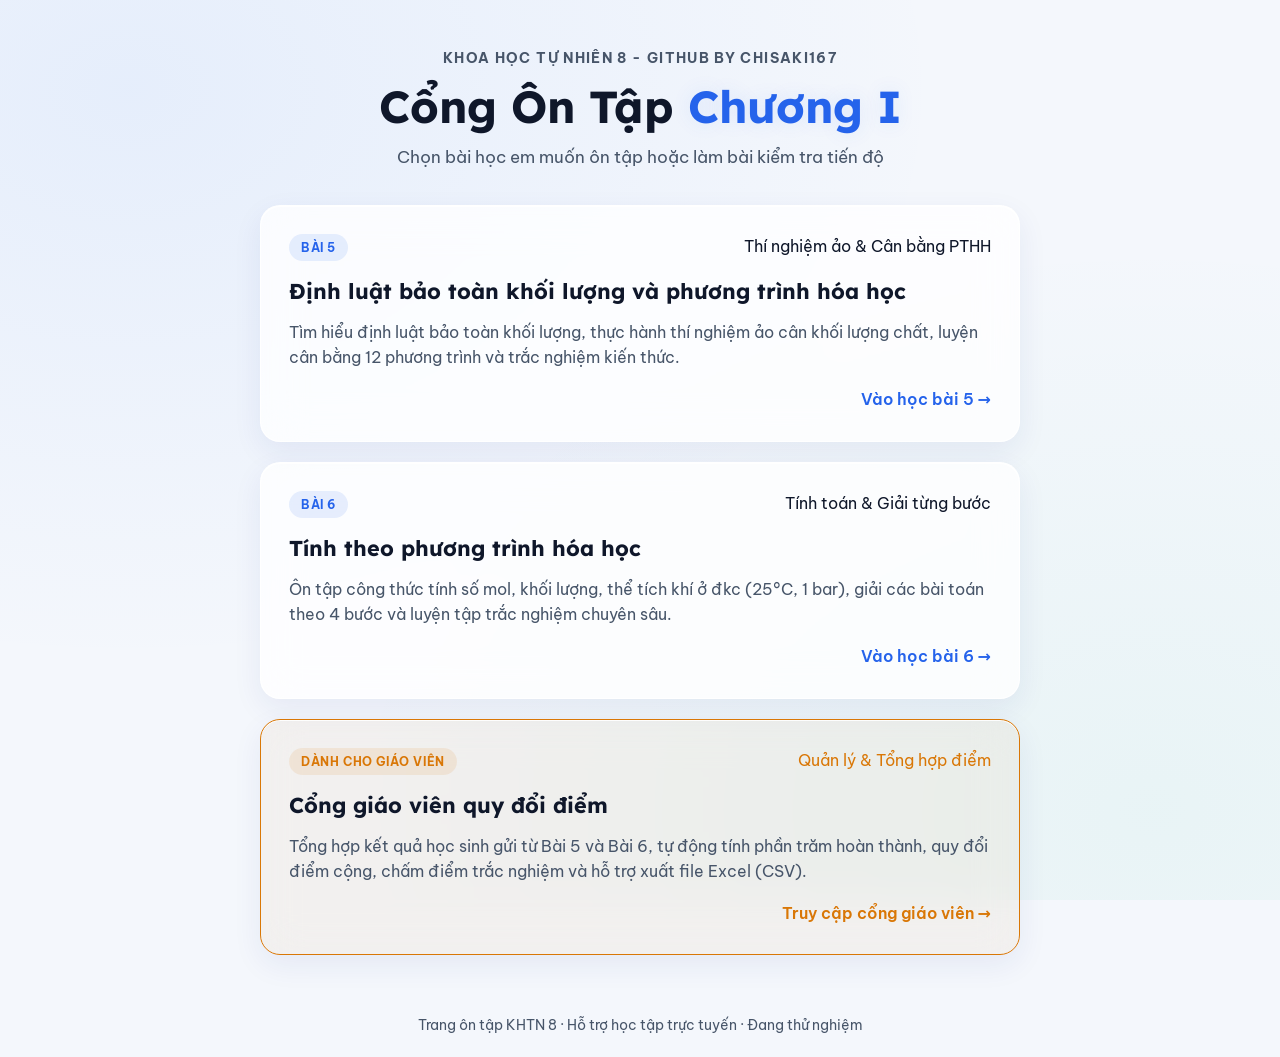
==== commit 2478cbb7: "Add files via upload" ====
--- a/index.html
+++ b/index.html
@@ -179,7 +179,7 @@
 </main>
 
 <footer class="wrap">
-  Trang ôn tập KHTN 8 · Hỗ trợ học tập trực tuyến
+  Trang ôn tập KHTN 8 · Hỗ trợ học tập trực tuyến · Đang thử nghiệm
 </footer>
 
 </body>
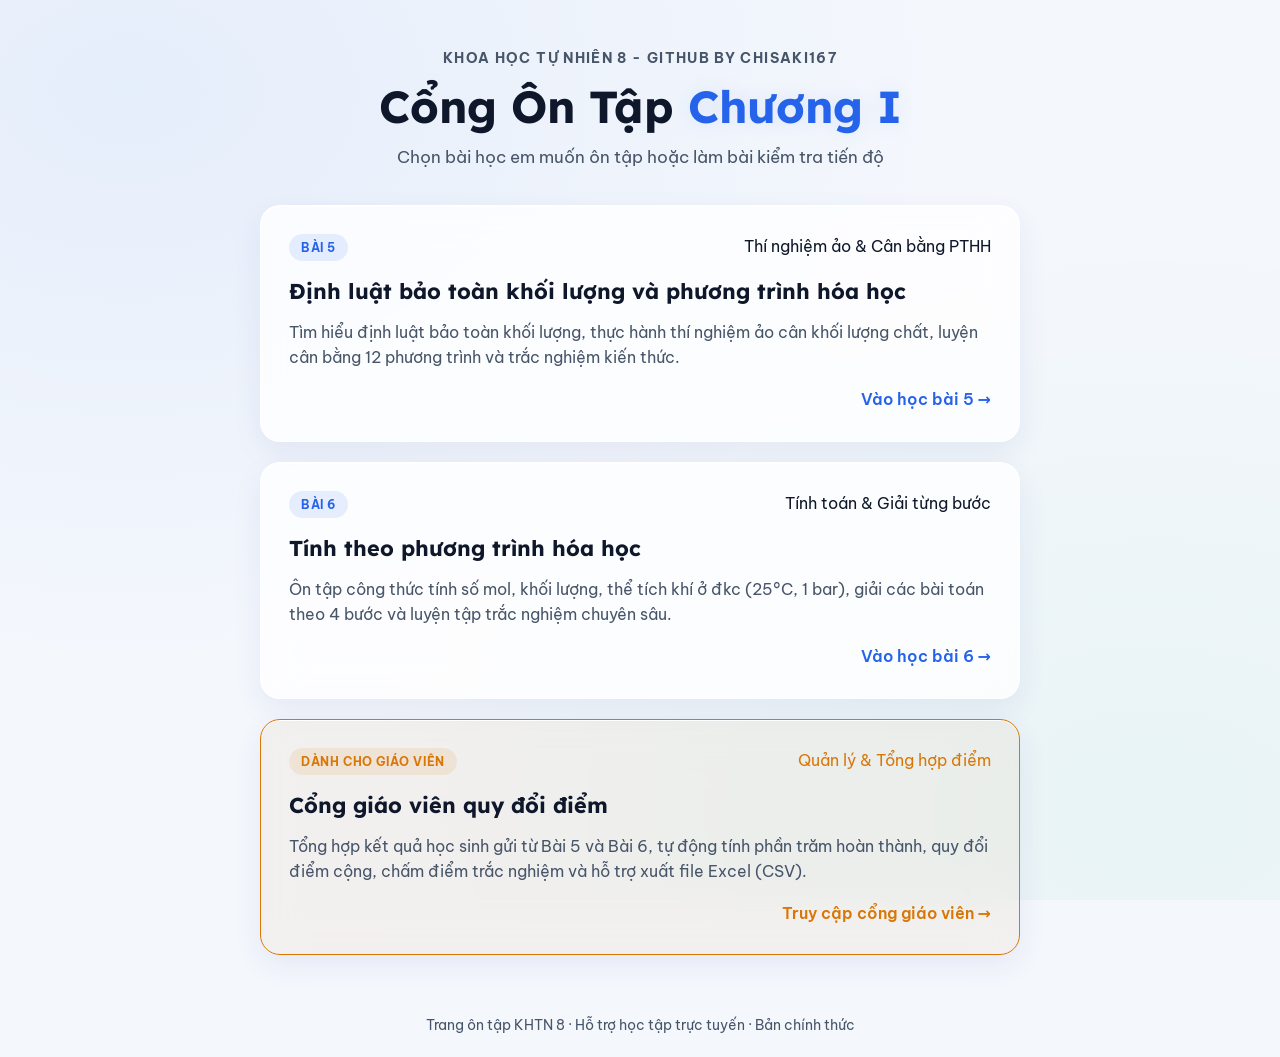
==== commit 61c03581: "Update index.html" ====
--- a/index.html
+++ b/index.html
@@ -179,7 +179,7 @@
 </main>
 
 <footer class="wrap">
-  Trang ôn tập KHTN 8 · Hỗ trợ học tập trực tuyến · Đang thử nghiệm
+  Trang ôn tập KHTN 8 · Hỗ trợ học tập trực tuyến · Bản chính thức
 </footer>
 
 </body>
